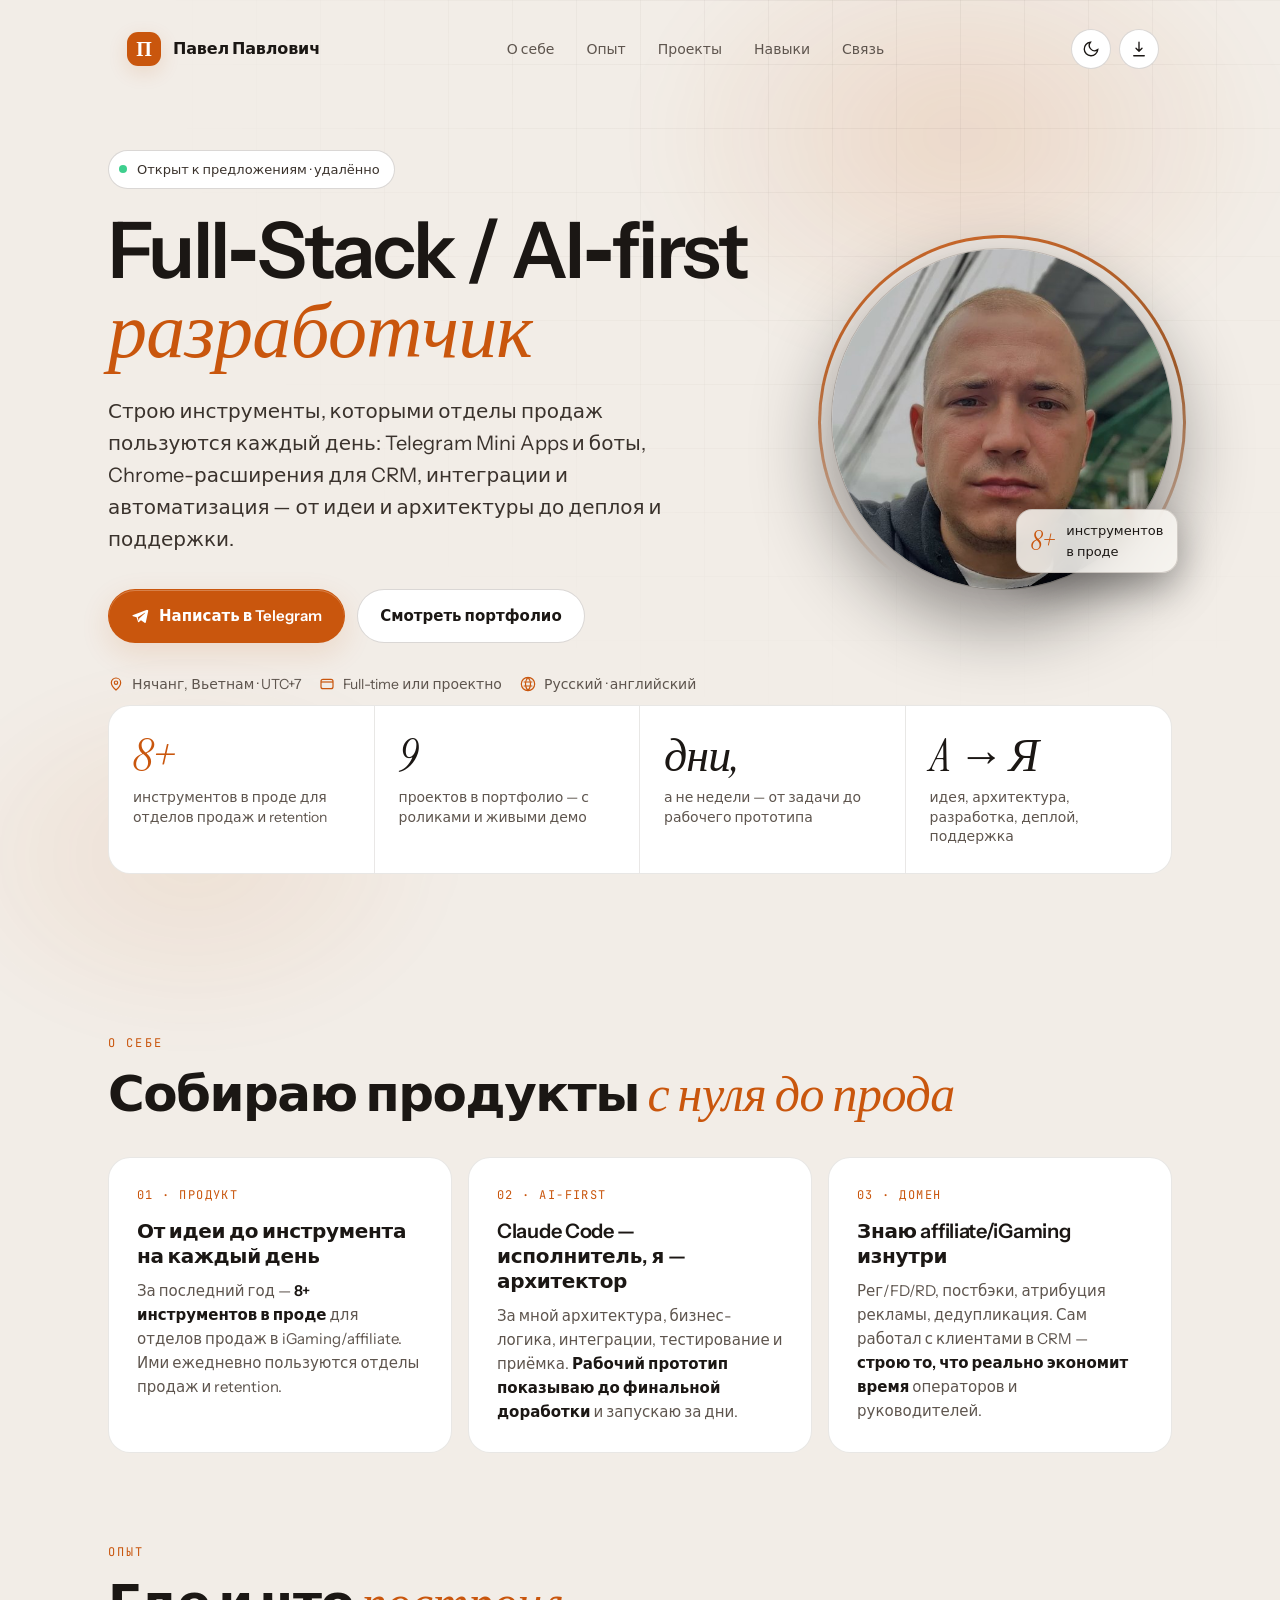
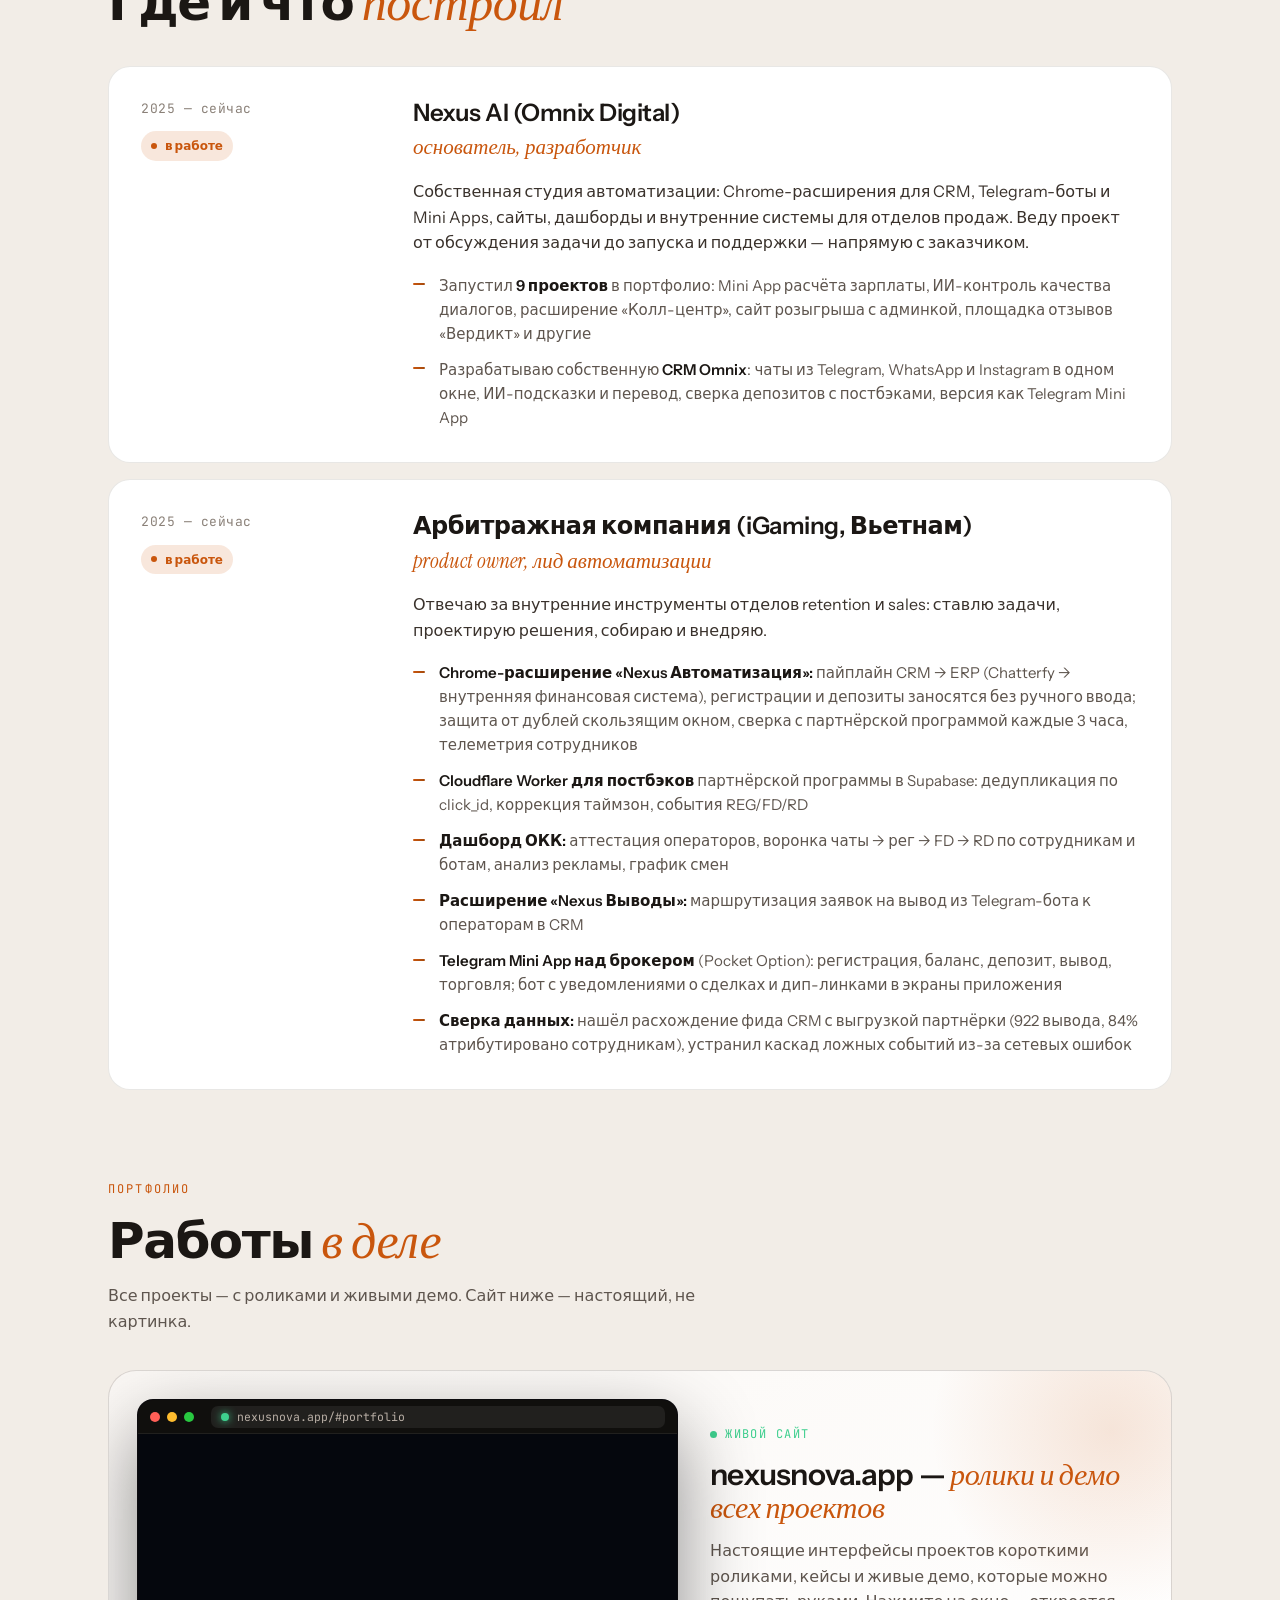
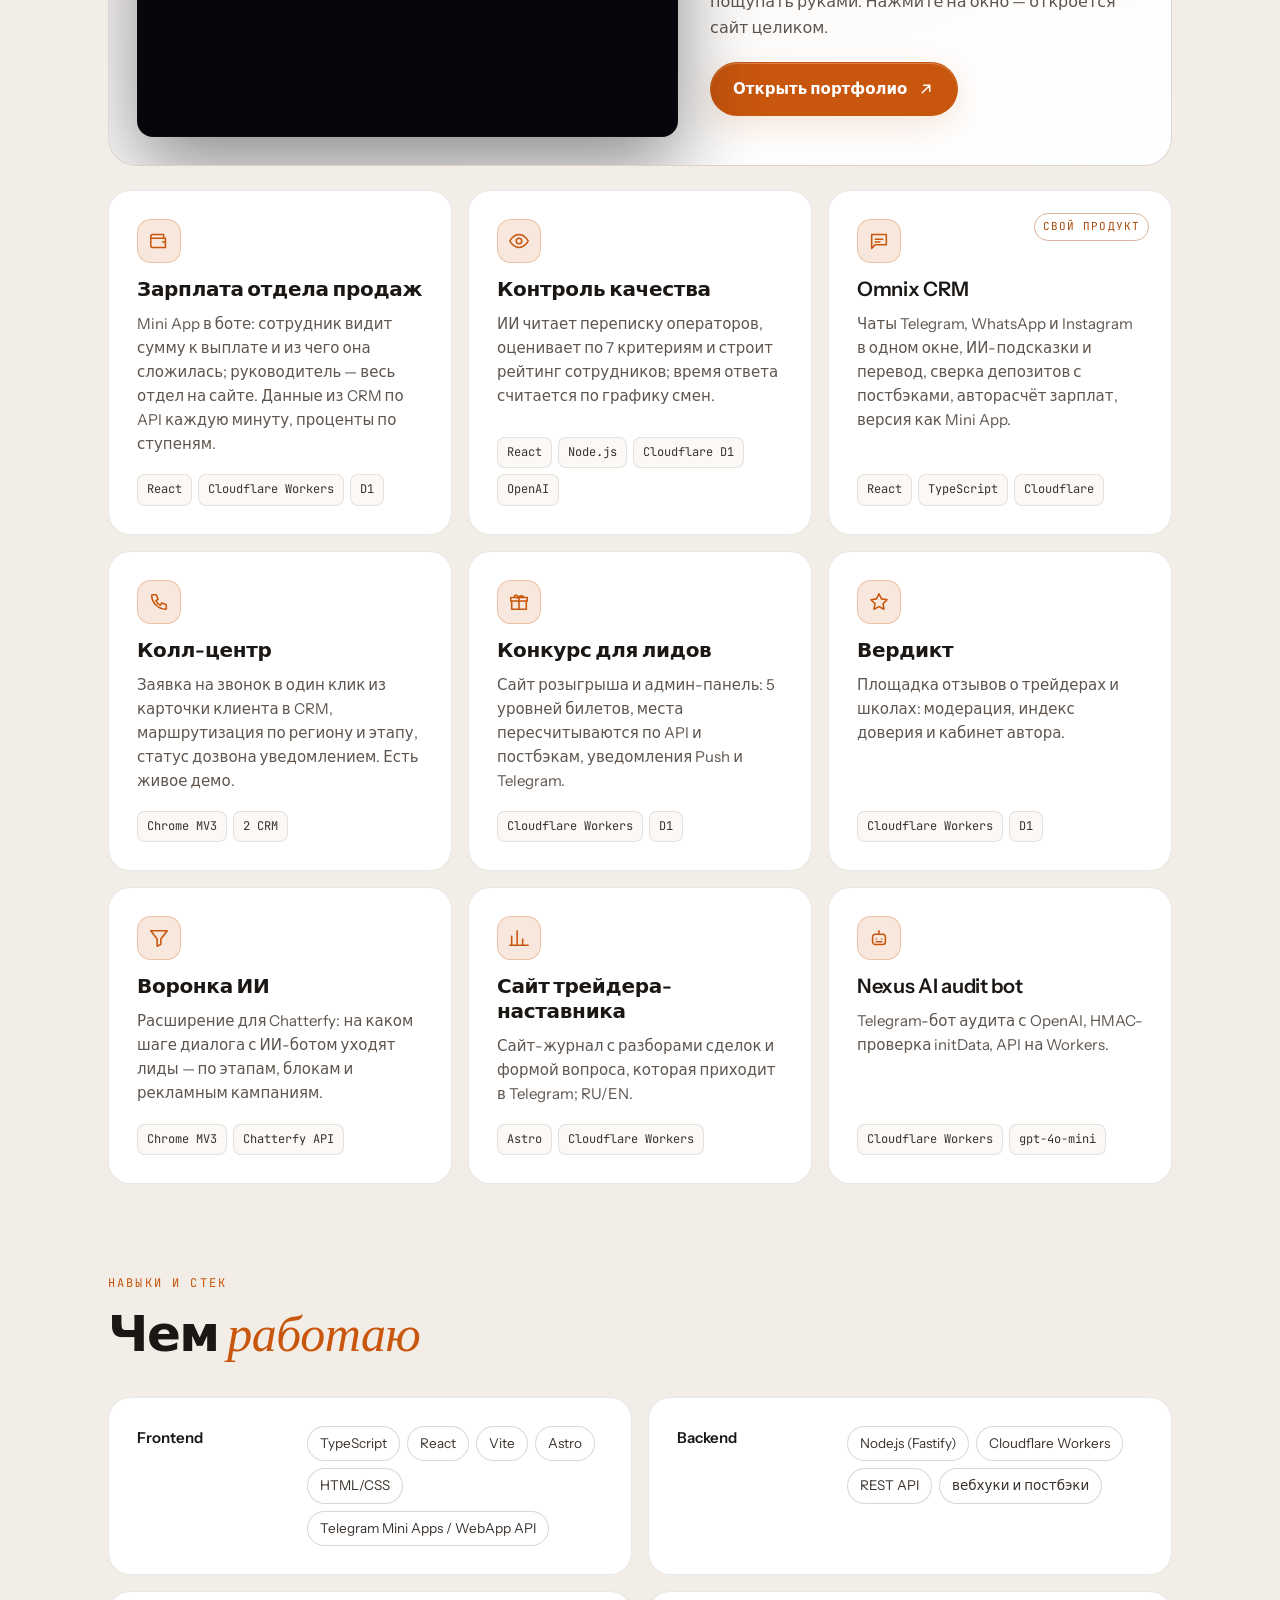
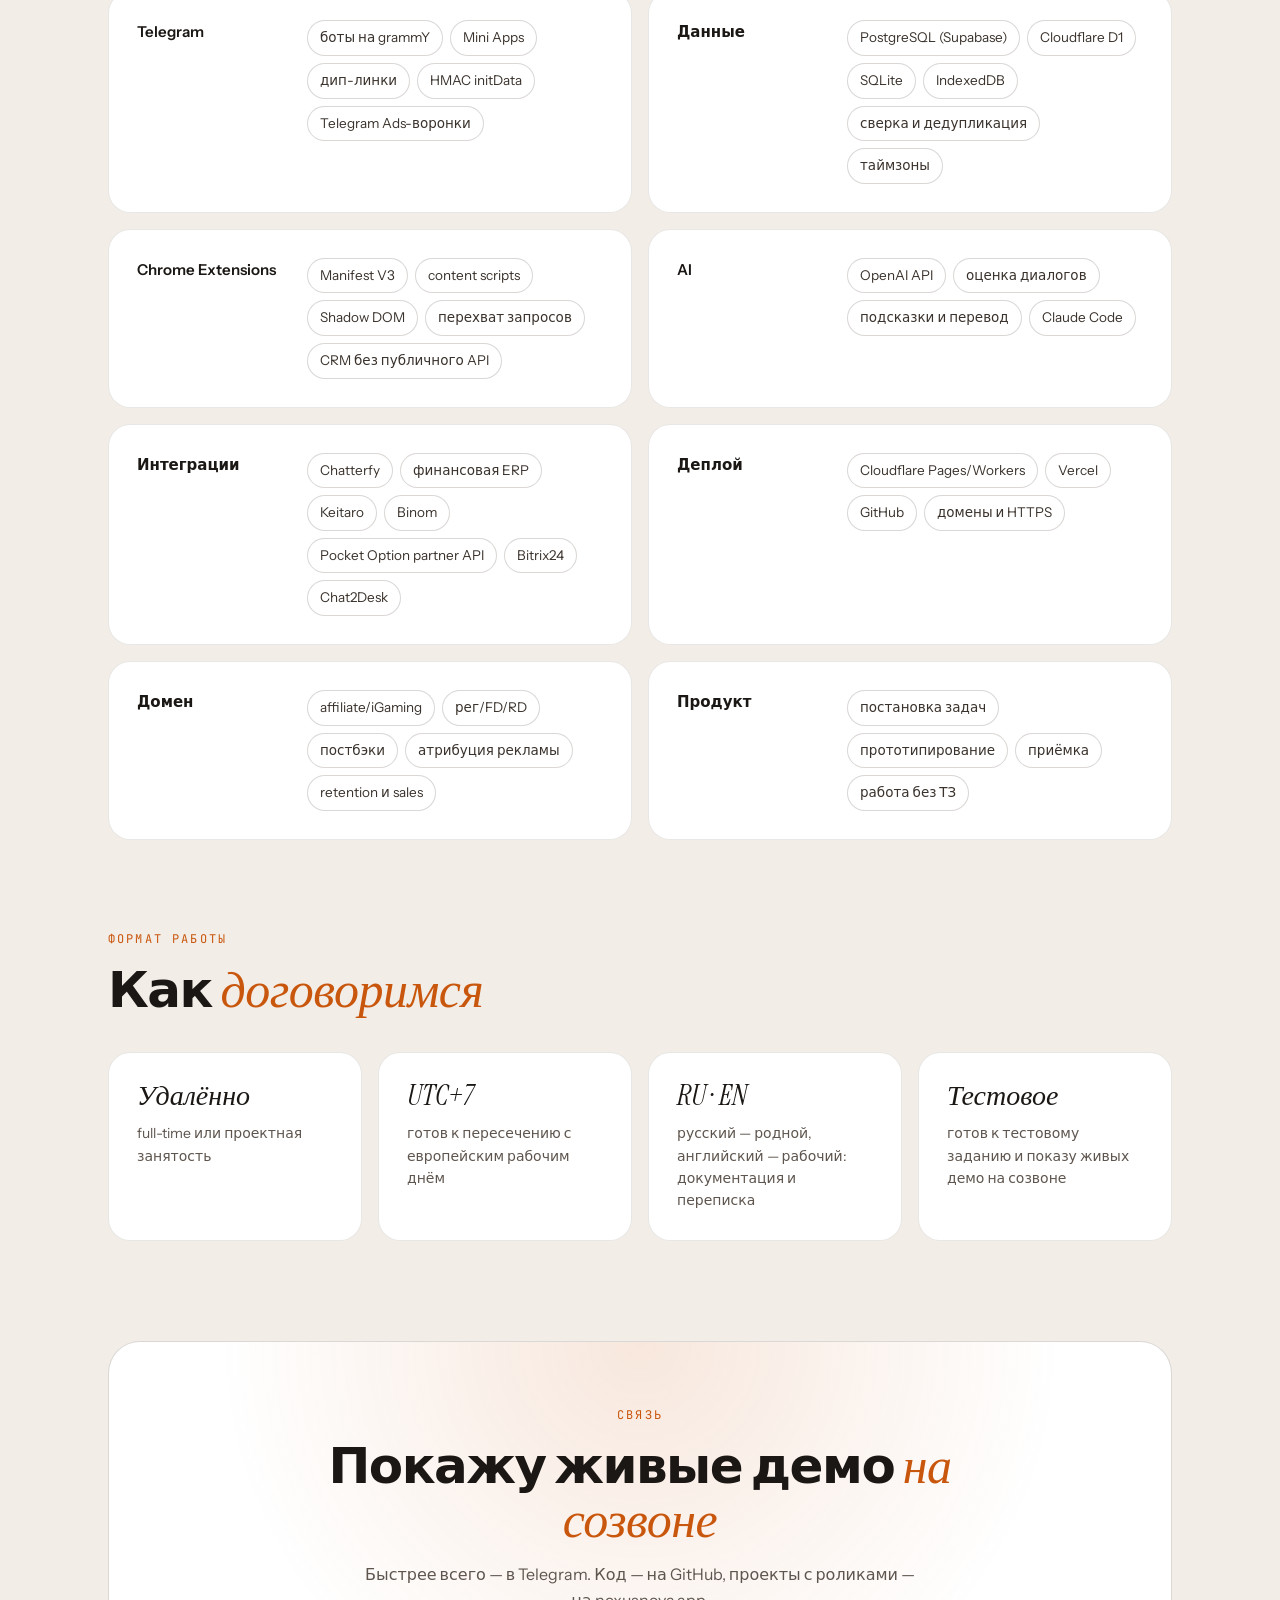
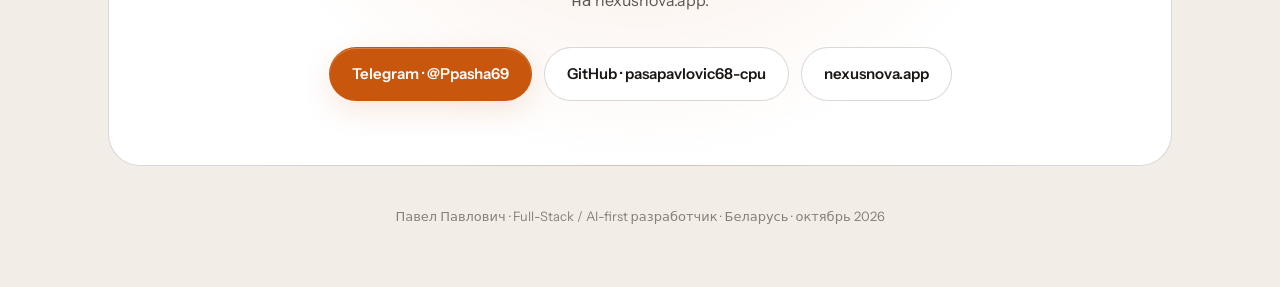
==== cv/index.html @ 6daf6140 "cv: резюме Павла — страница /cv (тёмная тема, живое окно портфолио, PDF)" ====
<!doctype html>
<html lang="ru">
<head>
<meta charset="utf-8">
<meta name="viewport" content="width=device-width, initial-scale=1, viewport-fit=cover">
<title>Павел Павлович — Full-Stack / AI-first разработчик</title>
<meta name="description" content="Full-Stack / AI-first разработчик: Telegram Mini Apps и боты, Chrome-расширения для CRM, интеграции и автоматизация отделов продаж.">
<meta property="og:title" content="Павел Павлович — Full-Stack / AI-first разработчик">
<meta property="og:description" content="Telegram Mini Apps, Chrome-расширения для CRM, интеграции и автоматизация отделов продаж. 8+ инструментов в проде.">
<link rel="preconnect" href="https://fonts.googleapis.com">
<link rel="preconnect" href="https://fonts.gstatic.com" crossorigin>
<link rel="stylesheet" href="https://fonts.googleapis.com/css2?family=Instrument+Sans:wght@400;500;600;700&family=Instrument+Serif:ital@0;1&family=JetBrains+Mono:wght@400;500&display=swap">
<style>
:root{
  --bg:#12100E;--bg2:#181512;--bg3:#1F1B17;
  --tx:#F4EFEA;--tx1:#E1D9D2;--tx2:#B9AFA6;--tx3:#857B73;
  --or:#E26612;--or2:#F2853A;--gold:#F6B46A;
  --ln:rgba(255,236,220,.09);--ln2:rgba(255,236,220,.16);--card:rgba(255,240,228,.035);--card2:rgba(255,240,228,.06);
  --glow:rgba(226,102,18,.22);
  --ff:'Instrument Sans',system-ui,-apple-system,'Segoe UI',sans-serif;
  --fs:'Instrument Serif',Georgia,serif;
  --fm:'JetBrains Mono',ui-monospace,monospace;
  --r:22px;
}
@media (prefers-color-scheme: light){
  :root:not([data-theme="dark"]){
    --bg:#F2EDE7;--bg2:#FAF7F3;--bg3:#EDE6DE;
    --tx:#1B1714;--tx1:#3A322C;--tx2:#5E554E;--tx3:#8A8078;
    --ln:rgba(52,36,24,.11);--ln2:rgba(52,36,24,.18);--card:#FFFFFF;--card2:#FBF8F5;
    --or:#C9560D;--or2:#C9560D;--gold:#A54A0C;--glow:rgba(201,86,13,.14);
  }
}
:root[data-theme="light"]{
  --bg:#F2EDE7;--bg2:#FAF7F3;--bg3:#EDE6DE;
  --tx:#1B1714;--tx1:#3A322C;--tx2:#5E554E;--tx3:#8A8078;
  --ln:rgba(52,36,24,.11);--ln2:rgba(52,36,24,.18);--card:#FFFFFF;--card2:#FBF8F5;
  --or:#C9560D;--or2:#C9560D;--gold:#A54A0C;--glow:rgba(201,86,13,.14);
}
:root[data-theme="dark"]{
  --bg:#12100E;--bg2:#181512;--bg3:#1F1B17;
  --tx:#F4EFEA;--tx1:#E1D9D2;--tx2:#B9AFA6;--tx3:#857B73;
  --ln:rgba(255,236,220,.09);--ln2:rgba(255,236,220,.16);--card:rgba(255,240,228,.035);--card2:rgba(255,240,228,.06);
  --or:#E26612;--or2:#F2853A;--gold:#F6B46A;--glow:rgba(226,102,18,.22);
}
*{box-sizing:border-box}
html{scroll-behavior:smooth;-webkit-text-size-adjust:100%}
body{margin:0;background:var(--bg);color:var(--tx);font-family:var(--ff);font-size:16px;line-height:1.6;-webkit-font-smoothing:antialiased;overflow-x:hidden;transition:background .5s,color .5s}
a{color:inherit;text-decoration:none}
::selection{background:var(--or);color:#fff}
.serif{font-family:var(--fs);font-style:italic;font-weight:400;letter-spacing:-.01em}
.wrap{max-width:1120px;margin:0 auto;padding:0 28px}

/* фоновое свечение и сетка */
.aura{position:fixed;inset:-20vh -10vw auto auto;width:70vw;height:70vh;background:radial-gradient(closest-side,var(--glow),transparent 70%);filter:blur(30px);pointer-events:none;z-index:0;animation:drift 18s ease-in-out infinite alternate}
.aura.b{inset:auto auto -25vh -15vw;width:60vw;height:60vh;opacity:.6;animation-duration:24s}
@keyframes drift{to{transform:translate3d(-6vw,6vh,0) scale(1.08)}}
.grid{position:fixed;inset:0;pointer-events:none;z-index:0;background-image:linear-gradient(var(--ln) 1px,transparent 1px),linear-gradient(90deg,var(--ln) 1px,transparent 1px);background-size:64px 64px;mask-image:radial-gradient(ellipse at 70% 0%,#000 0%,transparent 60%);opacity:.5}
main,header,footer{position:relative;z-index:1}

/* шапка: крупная и прозрачная, при прокрутке — стеклянная плашка */
.top{position:fixed;top:0;left:0;right:0;z-index:20;padding:18px 0;transition:padding .45s cubic-bezier(.2,.8,.2,1)}
.top .bar{display:flex;align-items:center;justify-content:space-between;gap:16px;padding:10px 12px 10px 18px;border-radius:999px;border:1px solid transparent;transition:background .45s,border-color .45s,backdrop-filter .45s,box-shadow .45s}
.top.s{padding:10px 0}
.top.s .bar{background:color-mix(in srgb,var(--bg) 72%,transparent);border-color:var(--ln);backdrop-filter:blur(18px) saturate(140%);-webkit-backdrop-filter:blur(18px) saturate(140%);box-shadow:0 10px 40px rgba(0,0,0,.25)}
.mark{display:flex;align-items:center;gap:12px;font-weight:600;letter-spacing:-.01em}
.mark i{display:grid;place-items:center;width:34px;height:34px;border-radius:11px;background:linear-gradient(145deg,var(--or2),var(--or));color:#fff;font-style:normal;font-family:var(--fs);font-size:20px;box-shadow:0 6px 20px var(--glow)}
.nav{display:flex;gap:4px}
.nav a{padding:8px 14px;border-radius:999px;font-size:14px;color:var(--tx2);transition:color .25s,background .25s}
.nav a:hover{color:var(--tx);background:var(--card2)}
.tools{display:flex;gap:8px}
.icon-btn{display:grid;place-items:center;width:40px;height:40px;border-radius:999px;border:1px solid var(--ln2);background:var(--card);color:var(--tx);cursor:pointer;transition:transform .25s,background .25s}
.icon-btn:hover{transform:translateY(-1px);background:var(--card2)}
.icon-btn svg{width:18px;height:18px}

/* кнопки */
.btn{display:inline-flex;align-items:center;gap:10px;padding:14px 22px;border-radius:999px;font-weight:600;font-size:15px;border:1px solid var(--ln2);background:var(--card);color:var(--tx);cursor:pointer;transition:transform .3s cubic-bezier(.34,1.56,.64,1),box-shadow .3s,background .3s}
.btn:hover{transform:translateY(-2px)}
.btn.pri{background:linear-gradient(135deg,var(--or2),var(--or));border-color:transparent;color:#fff;box-shadow:0 10px 30px var(--glow),inset 0 1px 0 rgba(255,255,255,.25)}
.btn.pri:hover{box-shadow:0 16px 44px var(--glow),inset 0 1px 0 rgba(255,255,255,.3)}
.btn svg{width:18px;height:18px}

/* первый экран */
.hero{padding:150px 0 70px}
.hero-in{display:grid;grid-template-columns:1fr 340px;gap:56px;align-items:center}
.pill{display:inline-flex;align-items:center;gap:10px;padding:8px 14px 8px 10px;border-radius:999px;border:1px solid var(--ln2);background:var(--card);font-size:13px;color:var(--tx1)}
.pill .dot{width:8px;height:8px;border-radius:50%;background:#3ECF8E;box-shadow:0 0 0 0 rgba(62,207,142,.6);animation:ping 2.2s infinite}
@keyframes ping{70%{box-shadow:0 0 0 9px rgba(62,207,142,0)}100%{box-shadow:0 0 0 0 rgba(62,207,142,0)}}
h1{font-size:clamp(42px,6.4vw,78px);line-height:1.02;letter-spacing:-.035em;margin:22px 0 0;font-weight:600}
h1 .serif{color:var(--or2)}
.lead{font-size:clamp(17px,1.6vw,20px);color:var(--tx1);max-width:620px;margin:24px 0 0}
.cta{display:flex;flex-wrap:wrap;gap:12px;margin-top:34px}
.facts{display:flex;flex-wrap:wrap;gap:8px 18px;margin-top:30px;color:var(--tx2);font-size:14px}
.facts span{display:inline-flex;align-items:center;gap:8px}
.facts svg{width:16px;height:16px;color:var(--or2)}

.photo{position:relative;justify-self:end;width:100%;max-width:340px;aspect-ratio:1}
.photo .ring{position:absolute;inset:-14px;border-radius:50%;background:conic-gradient(from 0deg,var(--or),var(--gold),transparent 40%,transparent 60%,var(--or2),var(--or));animation:spin 9s linear infinite;filter:blur(.3px);opacity:.85}
.photo .ring::after{content:"";position:absolute;inset:3px;border-radius:50%;background:var(--bg)}
@keyframes spin{to{transform:rotate(360deg)}}
.photo img{position:relative;width:100%;height:100%;object-fit:cover;border-radius:50%;box-shadow:0 30px 80px rgba(0,0,0,.45),0 0 0 1px var(--ln2)}
.photo .badge{position:absolute;right:-6px;bottom:24px;display:flex;align-items:center;gap:10px;padding:10px 14px;border-radius:16px;background:color-mix(in srgb,var(--bg2) 86%,transparent);border:1px solid var(--ln2);backdrop-filter:blur(12px);-webkit-backdrop-filter:blur(12px);font-size:13px;box-shadow:0 14px 40px rgba(0,0,0,.35)}
.photo .badge b{font-family:var(--fs);font-style:italic;font-weight:400;font-size:26px;color:var(--or2);line-height:1}

/* полоса цифр */
.stats{display:grid;grid-template-columns:repeat(4,1fr);border:1px solid var(--ln);border-radius:var(--r);background:var(--card);overflow:hidden;margin-top:10px}
.stat{padding:26px 24px;border-right:1px solid var(--ln)}
.stat:last-child{border-right:0}
.stat b{display:block;font-family:var(--fs);font-style:italic;font-weight:400;font-size:46px;line-height:1;color:var(--tx);letter-spacing:-.02em}
.stat b em{color:var(--or2);font-style:inherit}
.stat span{display:block;margin-top:10px;color:var(--tx2);font-size:14px;line-height:1.4}

/* секции */
section{padding:90px 0 0}
.kicker{font-family:var(--fm);font-size:12px;letter-spacing:.18em;text-transform:uppercase;color:var(--or2)}
h2{font-size:clamp(32px,4vw,50px);line-height:1.05;letter-spacing:-.03em;margin:14px 0 0;font-weight:600}
h2 .serif{color:var(--or2)}
.sub{color:var(--tx2);max-width:640px;margin:16px 0 0}

/* о себе */
.about{display:grid;grid-template-columns:repeat(3,1fr);gap:16px;margin-top:36px}
.card{position:relative;padding:28px;border-radius:var(--r);border:1px solid var(--ln);background:var(--card);transition:border-color .35s,transform .35s cubic-bezier(.2,.8,.2,1),background .35s;overflow:hidden}
.card::before{content:"";position:absolute;inset:0;background:radial-gradient(420px circle at var(--mx,50%) var(--my,0%),var(--glow),transparent 45%);opacity:0;transition:opacity .35s;pointer-events:none}
.card:hover{border-color:var(--ln2);transform:translateY(-3px)}
.card:hover::before{opacity:1}
.card .n{font-family:var(--fm);font-size:12px;color:var(--or2);letter-spacing:.12em}
.card h3{font-size:20px;letter-spacing:-.015em;margin:14px 0 10px;font-weight:600;line-height:1.25}
.card p{margin:0;color:var(--tx2);font-size:15px}
.card p b{color:var(--tx);font-weight:600}

/* опыт: линия времени */
.timeline{margin-top:36px;display:grid;gap:16px}
.job{display:grid;grid-template-columns:240px 1fr;gap:32px;padding:32px;border-radius:var(--r);border:1px solid var(--ln);background:var(--card)}
.job .when{font-family:var(--fm);font-size:13px;color:var(--tx3);letter-spacing:.04em}
.job .now{display:inline-flex;align-items:center;gap:8px;margin-top:12px;padding:5px 10px;border-radius:999px;background:color-mix(in srgb,var(--or) 14%,transparent);color:var(--or2);font-size:12px;font-weight:600}
.job .now::before{content:"";width:6px;height:6px;border-radius:50%;background:currentColor}
.job h3{font-size:24px;margin:0;letter-spacing:-.02em;font-weight:600;line-height:1.2}
.job .role{color:var(--or2);font-family:var(--fs);font-style:italic;font-size:21px;margin-top:4px}
.job p{color:var(--tx1);margin:14px 0 0}
.job ul{list-style:none;margin:18px 0 0;padding:0;display:grid;gap:12px}
.job li{position:relative;padding-left:26px;color:var(--tx2);font-size:15px}
.job li::before{content:"";position:absolute;left:0;top:.62em;width:12px;height:2px;border-radius:2px;background:linear-gradient(90deg,var(--or),var(--gold))}
.job li b{color:var(--tx);font-weight:600}

/* портфолио: живое окно сайта */
.live{display:grid;grid-template-columns:1.25fr 1fr;gap:32px;align-items:center;margin-top:36px;padding:28px;border-radius:calc(var(--r) + 6px);border:1px solid var(--ln2);background:linear-gradient(160deg,var(--card2),var(--card));position:relative;overflow:hidden}
.live::after{content:"";position:absolute;right:-120px;top:-120px;width:360px;height:360px;border-radius:50%;background:radial-gradient(closest-side,var(--glow),transparent);pointer-events:none}
.browser{position:relative;border-radius:16px;overflow:hidden;border:1px solid var(--ln2);background:#05070d;box-shadow:0 30px 80px rgba(0,0,0,.45);aspect-ratio:16/10;display:block}
.browser .chrome{position:absolute;inset:0 0 auto 0;height:34px;display:flex;align-items:center;gap:7px;padding:0 12px;background:rgba(18,16,14,.92);border-bottom:1px solid rgba(255,255,255,.07);z-index:2}
.browser .chrome i{width:10px;height:10px;border-radius:50%;background:#FF5F57}
.browser .chrome i:nth-child(2){background:#FEBC2E}.browser .chrome i:nth-child(3){background:#28C840}
.browser .chrome span{margin-left:10px;flex:1;height:22px;border-radius:7px;background:rgba(255,255,255,.07);color:#B9AFA6;font-size:11.5px;display:flex;align-items:center;padding:0 10px;font-family:var(--fm);overflow:hidden;white-space:nowrap}
.browser .chrome span::before{content:"";width:8px;height:8px;border-radius:50%;background:#3ECF8E;margin-right:8px;flex:none;box-shadow:0 0 8px #3ECF8E}
.browser .view{position:absolute;inset:34px 0 0 0;overflow:hidden}
.browser iframe{position:absolute;top:0;left:0;width:1280px;height:800px;border:0;transform-origin:0 0;pointer-events:none;background:#05070d}
.browser img{position:absolute;inset:0;width:100%;height:100%;object-fit:cover;object-position:top}
.browser .shot{z-index:0}
.browser iframe{z-index:1;opacity:0;transition:opacity .6s}
.browser.ok iframe{opacity:1}
.browser .open{position:absolute;inset:34px 0 0 0;z-index:3;display:grid;place-items:center;background:rgba(10,8,6,0);transition:background .35s}
.browser .open em{opacity:0;transform:translateY(8px);transition:opacity .35s,transform .35s;padding:10px 16px;border-radius:999px;background:linear-gradient(135deg,var(--or2),var(--or));color:#fff;font-style:normal;font-weight:600;font-size:14px;box-shadow:0 10px 30px var(--glow)}
.browser:hover .open{background:rgba(10,8,6,.35)}
.browser:hover .open em{opacity:1;transform:none}
.live h3{font-size:30px;letter-spacing:-.025em;margin:12px 0 0;line-height:1.1;font-weight:600}
.live h3 .serif{color:var(--or2)}
.live p{color:var(--tx2);margin:14px 0 22px}
.live .tag{display:inline-flex;align-items:center;gap:8px;font-size:12px;font-family:var(--fm);letter-spacing:.12em;text-transform:uppercase;color:#3ECF8E}
.live .tag::before{content:"";width:7px;height:7px;border-radius:50%;background:#3ECF8E;animation:ping 2.2s infinite}

/* проекты */
.projects{display:grid;grid-template-columns:repeat(3,1fr);gap:16px;margin-top:24px}
.proj{display:flex;flex-direction:column}
.proj .ico{width:44px;height:44px;border-radius:14px;display:grid;place-items:center;background:color-mix(in srgb,var(--or) 14%,transparent);color:var(--or2);border:1px solid color-mix(in srgb,var(--or) 26%,transparent)}
.proj .ico svg{width:22px;height:22px}
.proj .own{position:absolute;top:22px;right:22px;font-size:11px;font-family:var(--fm);letter-spacing:.1em;text-transform:uppercase;color:var(--gold);border:1px solid color-mix(in srgb,var(--gold) 40%,transparent);padding:4px 8px;border-radius:999px}
.proj p{flex:1}
.stack{display:flex;flex-wrap:wrap;gap:6px;margin-top:18px}
.stack span{font-size:12px;font-family:var(--fm);color:var(--tx1);padding:5px 9px;border-radius:8px;background:var(--card2);border:1px solid var(--ln)}

/* навыки */
.skills{display:grid;grid-template-columns:repeat(2,1fr);gap:16px;margin-top:36px}
.skill{display:grid;grid-template-columns:150px 1fr;gap:20px;align-items:start}
.skill h4{margin:0;font-size:15px;font-weight:600;color:var(--tx)}
.chips{display:flex;flex-wrap:wrap;gap:7px}
.chips span{font-size:13.5px;padding:6px 12px;border-radius:999px;border:1px solid var(--ln2);background:var(--card);color:var(--tx1);transition:border-color .25s,color .25s}
.chips span:hover{border-color:var(--or2);color:var(--tx)}

/* формат работы */
.format{display:grid;grid-template-columns:repeat(4,1fr);gap:16px;margin-top:36px}
.format .card b{display:block;font-family:var(--fs);font-style:italic;font-weight:400;font-size:28px;line-height:1.1;color:var(--tx)}
.format .card span{display:block;color:var(--tx2);font-size:14px;margin-top:10px}

/* финал */
.final{margin:100px 0 0;padding:64px 48px;border-radius:32px;text-align:center;border:1px solid var(--ln2);background:radial-gradient(600px circle at 50% 0%,var(--glow),transparent 70%),var(--card);position:relative;overflow:hidden}
.final h2{max-width:760px;margin:14px auto 0}
.final p{color:var(--tx2);max-width:560px;margin:16px auto 0}
.final .cta{justify-content:center}
footer{padding:40px 0 60px;color:var(--tx3);font-size:13px;text-align:center}

/* появление при прокрутке */
.rv{opacity:0;transform:translateY(26px);transition:opacity .9s cubic-bezier(.2,.8,.2,1),transform .9s cubic-bezier(.2,.8,.2,1)}
.rv.in{opacity:1;transform:none}
.rv.d1{transition-delay:.08s}.rv.d2{transition-delay:.16s}.rv.d3{transition-delay:.24s}
@media (prefers-reduced-motion: reduce){
  *,*::before,*::after{animation:none!important;transition:none!important}
  .rv{opacity:1;transform:none}
}

/* телефон и планшет */
@media (max-width:960px){
  .nav{display:none}
  .hero-in{grid-template-columns:1fr;gap:40px}
  .photo{justify-self:start;max-width:240px;order:-1}
  .stats{grid-template-columns:repeat(2,1fr)}
  .stat:nth-child(2){border-right:0}
  .stat:nth-child(-n+2){border-bottom:1px solid var(--ln)}
  .about,.projects{grid-template-columns:1fr 1fr}
  .job{grid-template-columns:1fr;gap:16px}
  .live{grid-template-columns:1fr}
  .skills{grid-template-columns:1fr}
  .format{grid-template-columns:1fr 1fr}
}
@media (max-width:620px){
  .wrap{padding:0 16px}
  .hero{padding:120px 0 50px}
  .about,.projects,.format{grid-template-columns:1fr}
  .skill{grid-template-columns:1fr;gap:10px}
  .card,.job{padding:22px}
  .live{padding:18px}
  .final{padding:44px 20px;border-radius:24px}
  .stat{padding:20px 18px}.stat b{font-size:38px}
  .btn{padding:13px 18px}
  .photo .badge{right:-10px}
}

/* печать / PDF: без анимаций, живое окно заменяется снимком */
@media print{
  @page{size:A4;margin:12mm}
  :root{--bg:#fff;--bg2:#fff;--tx:#1B1714;--tx1:#2c2520;--tx2:#4c443e;--tx3:#7a716a;--ln:#e6ddd4;--ln2:#d8ccc1;--card:#fff;--card2:#faf6f2;--or:#C9560D;--or2:#C9560D;--gold:#A54A0C;--glow:transparent}
  body{font-size:11.5pt}
  .aura,.grid,.top,.tools,.cta .btn:not(.pri),.photo .ring,.browser .open,.browser iframe{display:none!important}
  .rv{opacity:1!important;transform:none!important}
  .hero{padding:0 0 20px}
  section{padding:26px 0 0;break-inside:avoid-page}
  .card,.job,.live,.stats,.final{break-inside:avoid;box-shadow:none}
  .final{margin-top:30px}
  a[href^="http"]::after{content:" — " attr(href);font-size:9pt;color:var(--tx3)}
  .btn::after,.mark::after{content:none!important}
}
</style>
</head>
<body>
<div class="aura" aria-hidden="true"></div><div class="aura b" aria-hidden="true"></div><div class="grid" aria-hidden="true"></div>

<header class="top" id="top">
  <div class="wrap">
    <div class="bar">
      <a class="mark" href="#hero"><i>П</i><span>Павел Павлович</span></a>
      <nav class="nav" aria-label="Разделы">
        <a href="#about">О себе</a><a href="#exp">Опыт</a><a href="#work">Проекты</a><a href="#skills">Навыки</a><a href="#contact">Связь</a>
      </nav>
      <div class="tools">
        <button class="icon-btn" id="theme" type="button" aria-label="Светлая или тёмная тема">
          <svg viewBox="0 0 24 24" fill="none" stroke="currentColor" stroke-width="1.8" stroke-linecap="round"><path d="M21 12.8A9 9 0 1 1 11.2 3a7 7 0 0 0 9.8 9.8Z"/></svg>
        </button>
        <button class="icon-btn" id="pdf" type="button" aria-label="Сохранить в PDF">
          <svg viewBox="0 0 24 24" fill="none" stroke="currentColor" stroke-width="1.8" stroke-linecap="round" stroke-linejoin="round"><path d="M12 3v12m0 0-4-4m4 4 4-4M5 21h14"/></svg>
        </button>
      </div>
    </div>
  </div>
</header>

<main>
  <div class="wrap">
    <section class="hero" id="hero" style="padding-top:150px">
      <div class="hero-in">
        <div>
          <span class="pill rv"><span class="dot"></span>Открыт к предложениям · удалённо</span>
          <h1 class="rv d1">Full‑Stack / AI‑first <span class="serif">разработчик</span></h1>
          <p class="lead rv d2">Строю инструменты, которыми отделы продаж пользуются каждый день: Telegram Mini Apps и боты, Chrome-расширения для CRM, интеграции и автоматизация — от идеи и архитектуры до деплоя и поддержки.</p>
          <div class="cta rv d3">
            <a class="btn pri" href="https://t.me/Ppasha69" target="_blank" rel="noopener">
              <svg viewBox="0 0 24 24" fill="currentColor"><path d="M21.4 3.6 2.9 10.7c-1.3.5-1.3 1.2-.2 1.6l4.7 1.5 1.8 5.6c.2.6.1.9.8.9.5 0 .7-.2 1-.5l2.3-2.2 4.8 3.5c.9.5 1.5.2 1.7-.8l3.1-14.6c.3-1.3-.5-1.9-1.5-1.5ZM9 13.6l9.4-5.9c.4-.3.9-.1.5.3l-8 7.3-.3 3.4-1.6-5.1Z"/></svg>
              Написать в Telegram
            </a>
            <a class="btn" href="#live">Смотреть портфолио</a>
          </div>
          <div class="facts rv d3">
            <span><svg viewBox="0 0 24 24" fill="none" stroke="currentColor" stroke-width="1.8"><path d="M12 21s-7-6.2-7-11a7 7 0 0 1 14 0c0 4.8-7 11-7 11Z"/><circle cx="12" cy="10" r="2.5"/></svg>Нячанг, Вьетнам · UTC+7</span>
            <span><svg viewBox="0 0 24 24" fill="none" stroke="currentColor" stroke-width="1.8"><rect x="3" y="5" width="18" height="14" rx="3"/><path d="M3 9h18"/></svg>Full-time или проектно</span>
            <span><svg viewBox="0 0 24 24" fill="none" stroke="currentColor" stroke-width="1.8"><path d="M12 2a10 10 0 1 0 0 20 10 10 0 0 0 0-20Zm-6.5 7h13M5.5 15h13M12 2c2.5 2.7 3.8 6 3.8 10s-1.3 7.3-3.8 10c-2.5-2.7-3.8-6-3.8-10S9.5 4.7 12 2Z"/></svg>Русский · английский</span>
          </div>
        </div>
        <div class="photo rv d2">
          <div class="ring" aria-hidden="true"></div>
          <img src="[data-uri]" alt="Павел Павлович" width="560" height="560">
          <div class="badge"><b>8+</b><span>инструментов<br>в проде</span></div>
        </div>
      </div>

      <div class="stats rv">
        <div class="stat"><b><em>8+</em></b><span>инструментов в проде для отделов продаж и retention</span></div>
        <div class="stat"><b>9</b><span>проектов в портфолио — с роликами и живыми демо</span></div>
        <div class="stat"><b>дни,</b><span>а не недели — от задачи до рабочего прототипа</span></div>
        <div class="stat"><b>A → Я</b><span>идея, архитектура, разработка, деплой, поддержка</span></div>
      </div>
    </section>

    <section id="about">
      <div class="kicker rv">О себе</div>
      <h2 class="rv d1">Собираю продукты <span class="serif">с нуля до прода</span></h2>
      <div class="about">
        <div class="card rv">
          <div class="n">01 · ПРОДУКТ</div>
          <h3>От идеи до инструмента на каждый день</h3>
          <p>За последний год — <b>8+ инструментов в проде</b> для отделов продаж в iGaming/affiliate. Ими ежедневно пользуются отделы продаж и retention.</p>
        </div>
        <div class="card rv d1">
          <div class="n">02 · AI-FIRST</div>
          <h3>Claude Code — исполнитель, я — архитектор</h3>
          <p>За мной архитектура, бизнес-логика, интеграции, тестирование и приёмка. <b>Рабочий прототип показываю до финальной доработки</b> и запускаю за дни.</p>
        </div>
        <div class="card rv d2">
          <div class="n">03 · ДОМЕН</div>
          <h3>Знаю affiliate/iGaming изнутри</h3>
          <p>Рег/FD/RD, постбэки, атрибуция рекламы, дедупликация. Сам работал с клиентами в CRM — <b>строю то, что реально экономит время</b> операторов и руководителей.</p>
        </div>
      </div>
    </section>

    <section id="exp">
      <div class="kicker rv">Опыт</div>
      <h2 class="rv d1">Где и что <span class="serif">построил</span></h2>
      <div class="timeline">
        <article class="job rv">
          <div>
            <div class="when">2025 — сейчас</div>
            <div class="now">в работе</div>
          </div>
          <div>
            <h3>Nexus AI (Omnix Digital)</h3>
            <div class="role">основатель, разработчик</div>
            <p>Собственная студия автоматизации: Chrome-расширения для CRM, Telegram-боты и Mini Apps, сайты, дашборды и внутренние системы для отделов продаж. Веду проект от обсуждения задачи до запуска и поддержки — напрямую с заказчиком.</p>
            <ul>
              <li>Запустил <b>9 проектов</b> в портфолио: Mini App расчёта зарплаты, ИИ-контроль качества диалогов, расширение «Колл-центр», сайт розыгрыша с админкой, площадка отзывов «Вердикт» и другие</li>
              <li>Разрабатываю собственную <b>CRM Omnix</b>: чаты из Telegram, WhatsApp и Instagram в одном окне, ИИ-подсказки и перевод, сверка депозитов с постбэками, версия как Telegram Mini App</li>
            </ul>
          </div>
        </article>
        <article class="job rv">
          <div>
            <div class="when">2025 — сейчас</div>
            <div class="now">в работе</div>
          </div>
          <div>
            <h3>Арбитражная компания (iGaming, Вьетнам)</h3>
            <div class="role">product owner, лид автоматизации</div>
            <p>Отвечаю за внутренние инструменты отделов retention и sales: ставлю задачи, проектирую решения, собираю и внедряю.</p>
            <ul>
              <li><b>Chrome-расширение «Nexus Автоматизация»:</b> пайплайн CRM → ERP (Chatterfy → внутренняя финансовая система), регистрации и депозиты заносятся без ручного ввода; защита от дублей скользящим окном, сверка с партнёрской программой каждые 3 часа, телеметрия сотрудников</li>
              <li><b>Cloudflare Worker для постбэков</b> партнёрской программы в Supabase: дедупликация по click_id, коррекция таймзон, события REG/FD/RD</li>
              <li><b>Дашборд ОКК:</b> аттестация операторов, воронка чаты → рег → FD → RD по сотрудникам и ботам, анализ рекламы, график смен</li>
              <li><b>Расширение «Nexus Выводы»:</b> маршрутизация заявок на вывод из Telegram-бота к операторам в CRM</li>
              <li><b>Telegram Mini App над брокером</b> (Pocket Option): регистрация, баланс, депозит, вывод, торговля; бот с уведомлениями о сделках и дип-линками в экраны приложения</li>
              <li><b>Сверка данных:</b> нашёл расхождение фида CRM с выгрузкой партнёрки (922 вывода, 84% атрибутировано сотрудникам), устранил каскад ложных событий из-за сетевых ошибок</li>
            </ul>
          </div>
        </article>
      </div>
    </section>

    <section id="work">
      <div class="kicker rv">Портфолио</div>
      <h2 class="rv d1">Работы <span class="serif">в деле</span></h2>
      <p class="sub rv d2">Все проекты — с роликами и живыми демо. Сайт ниже — настоящий, не картинка.</p>

      <div class="live rv" id="live">
        <a class="browser" id="browser" href="https://nexusnova.app/#portfolio" target="_blank" rel="noopener" aria-label="Открыть портфолио nexusnova.app">
          <div class="chrome"><i></i><i></i><i></i><span>nexusnova.app/#portfolio</span></div>
          <div class="view">
            <img class="shot" src="[data-uri]" alt="Сайт Nexus AI — портфолио">
            <iframe id="frame" src="https://nexusnova.app/#portfolio" title="Портфолио Nexus AI — живая страница" loading="lazy" tabindex="-1" aria-hidden="true"></iframe>
          </div>
          <div class="open"><em>Открыть сайт ↗</em></div>
        </a>
        <div>
          <span class="tag">живой сайт</span>
          <h3>nexusnova.app — <span class="serif">ролики и демо всех проектов</span></h3>
          <p>Настоящие интерфейсы проектов короткими роликами, кейсы и живые демо, которые можно пощупать руками. Нажмите на окно — откроется сайт целиком.</p>
          <a class="btn pri" href="https://nexusnova.app/#portfolio" target="_blank" rel="noopener">Открыть портфолио
            <svg viewBox="0 0 24 24" fill="none" stroke="currentColor" stroke-width="2" stroke-linecap="round" stroke-linejoin="round"><path d="M7 17 17 7M9 7h8v8"/></svg></a>
        </div>
      </div>

      <div class="projects">
        <article class="card proj rv ">
          <div class="ico"><svg viewBox="0 0 24 24" fill="none" stroke="currentColor" stroke-width="1.7" stroke-linecap="round" stroke-linejoin="round"><path d="M3 7a2 2 0 0 1 2-2h12v4M3 7v10a2 2 0 0 0 2 2h14V9H5a2 2 0 0 1-2-2Zm13 6h2"/></svg></div>
          <h3>Зарплата отдела продаж</h3><p>Mini App в боте: сотрудник видит сумму к выплате и из чего она сложилась; руководитель — весь отдел на сайте. Данные из CRM по API каждую минуту, проценты по ступеням.</p>
          <div class="stack"><span>React</span><span>Cloudflare Workers</span><span>D1</span></div></article>
<article class="card proj rv d1">
          <div class="ico"><svg viewBox="0 0 24 24" fill="none" stroke="currentColor" stroke-width="1.7" stroke-linecap="round" stroke-linejoin="round"><path d="M2 12s3.6-7 10-7 10 7 10 7-3.6 7-10 7S2 12 2 12Z"/><circle cx="12" cy="12" r="3"/></svg></div>
          <h3>Контроль качества</h3><p>ИИ читает переписку операторов, оценивает по 7 критериям и строит рейтинг сотрудников; время ответа считается по графику смен.</p>
          <div class="stack"><span>React</span><span>Node.js</span><span>Cloudflare D1</span><span>OpenAI</span></div></article>
<article class="card proj rv d2"><span class="own">свой продукт</span>
          <div class="ico"><svg viewBox="0 0 24 24" fill="none" stroke="currentColor" stroke-width="1.7" stroke-linecap="round" stroke-linejoin="round"><path d="M4 5h16v11H8l-4 4V5Z"/><path d="M8 10h8M8 13h5"/></svg></div>
          <h3>Omnix CRM</h3><p>Чаты Telegram, WhatsApp и Instagram в одном окне, ИИ-подсказки и перевод, сверка депозитов с постбэками, авторасчёт зарплат, версия как Mini App.</p>
          <div class="stack"><span>React</span><span>TypeScript</span><span>Cloudflare</span></div></article>
<article class="card proj rv ">
          <div class="ico"><svg viewBox="0 0 24 24" fill="none" stroke="currentColor" stroke-width="1.7" stroke-linecap="round" stroke-linejoin="round"><path d="M5 4h4l2 5-2.5 1.5a11 11 0 0 0 5 5L15 13l5 2v4a1 1 0 0 1-1 1A16 16 0 0 1 4 5a1 1 0 0 1 1-1Z"/></svg></div>
          <h3>Колл-центр</h3><p>Заявка на звонок в один клик из карточки клиента в CRM, маршрутизация по региону и этапу, статус дозвона уведомлением. Есть живое демо.</p>
          <div class="stack"><span>Chrome MV3</span><span>2 CRM</span></div></article>
<article class="card proj rv d1">
          <div class="ico"><svg viewBox="0 0 24 24" fill="none" stroke="currentColor" stroke-width="1.7" stroke-linecap="round" stroke-linejoin="round"><path d="M4 11h16v9H4zM3 7h18v4H3zM12 7v13M12 7c-1.5-3-5-3-5-1s5 1 5 1 5-1 5-1-3.5-2-5 1Z"/></svg></div>
          <h3>Конкурс для лидов</h3><p>Сайт розыгрыша и админ-панель: 5 уровней билетов, места пересчитываются по API и постбэкам, уведомления Push и Telegram.</p>
          <div class="stack"><span>Cloudflare Workers</span><span>D1</span></div></article>
<article class="card proj rv d2">
          <div class="ico"><svg viewBox="0 0 24 24" fill="none" stroke="currentColor" stroke-width="1.7" stroke-linecap="round" stroke-linejoin="round"><path d="m12 3 2.7 5.6 6.1.9-4.4 4.3 1 6.1L12 17l-5.4 2.9 1-6.1-4.4-4.3 6.1-.9L12 3Z"/></svg></div>
          <h3>Вердикт</h3><p>Площадка отзывов о трейдерах и школах: модерация, индекс доверия и кабинет автора.</p>
          <div class="stack"><span>Cloudflare Workers</span><span>D1</span></div></article>
<article class="card proj rv ">
          <div class="ico"><svg viewBox="0 0 24 24" fill="none" stroke="currentColor" stroke-width="1.7" stroke-linecap="round" stroke-linejoin="round"><path d="M3 4h18l-7 9v6l-4 2v-8L3 4Z"/></svg></div>
          <h3>Воронка ИИ</h3><p>Расширение для Chatterfy: на каком шаге диалога с ИИ-ботом уходят лиды — по этапам, блокам и рекламным кампаниям.</p>
          <div class="stack"><span>Chrome MV3</span><span>Chatterfy API</span></div></article>
<article class="card proj rv d1">
          <div class="ico"><svg viewBox="0 0 24 24" fill="none" stroke="currentColor" stroke-width="1.7" stroke-linecap="round" stroke-linejoin="round"><path d="M4 20V10M10 20V4M16 20v-7M22 20H2"/></svg></div>
          <h3>Сайт трейдера-наставника</h3><p>Сайт-журнал с разборами сделок и формой вопроса, которая приходит в Telegram; RU/EN.</p>
          <div class="stack"><span>Astro</span><span>Cloudflare Workers</span></div></article>
<article class="card proj rv d2">
          <div class="ico"><svg viewBox="0 0 24 24" fill="none" stroke="currentColor" stroke-width="1.7" stroke-linecap="round" stroke-linejoin="round"><rect x="5" y="8" width="14" height="11" rx="3"/><path d="M12 4v4M9 13h.01M15 13h.01M9 16h6"/></svg></div>
          <h3>Nexus AI audit bot</h3><p>Telegram-бот аудита с OpenAI, HMAC-проверка initData, API на Workers.</p>
          <div class="stack"><span>Cloudflare Workers</span><span>gpt-4o-mini</span></div></article>
      </div>
    </section>

    <section id="skills">
      <div class="kicker rv">Навыки и стек</div>
      <h2 class="rv d1">Чем <span class="serif">работаю</span></h2>
      <div class="skills">
        <div class="card skill rv "><h4>Frontend</h4><div class="chips"><span>TypeScript</span><span>React</span><span>Vite</span><span>Astro</span><span>HTML/CSS</span><span>Telegram Mini Apps / WebApp API</span></div></div>
<div class="card skill rv d1"><h4>Backend</h4><div class="chips"><span>Node.js (Fastify)</span><span>Cloudflare Workers</span><span>REST API</span><span>вебхуки и постбэки</span></div></div>
<div class="card skill rv "><h4>Telegram</h4><div class="chips"><span>боты на grammY</span><span>Mini Apps</span><span>дип-линки</span><span>HMAC initData</span><span>Telegram Ads-воронки</span></div></div>
<div class="card skill rv d1"><h4>Данные</h4><div class="chips"><span>PostgreSQL (Supabase)</span><span>Cloudflare D1</span><span>SQLite</span><span>IndexedDB</span><span>сверка и дедупликация</span><span>таймзоны</span></div></div>
<div class="card skill rv "><h4>Chrome Extensions</h4><div class="chips"><span>Manifest V3</span><span>content scripts</span><span>Shadow DOM</span><span>перехват запросов</span><span>CRM без публичного API</span></div></div>
<div class="card skill rv d1"><h4>AI</h4><div class="chips"><span>OpenAI API</span><span>оценка диалогов</span><span>подсказки и перевод</span><span>Claude Code</span></div></div>
<div class="card skill rv "><h4>Интеграции</h4><div class="chips"><span>Chatterfy</span><span>финансовая ERP</span><span>Keitaro</span><span>Binom</span><span>Pocket Option partner API</span><span>Bitrix24</span><span>Chat2Desk</span></div></div>
<div class="card skill rv d1"><h4>Деплой</h4><div class="chips"><span>Cloudflare Pages/Workers</span><span>Vercel</span><span>GitHub</span><span>домены и HTTPS</span></div></div>
<div class="card skill rv "><h4>Домен</h4><div class="chips"><span>affiliate/iGaming</span><span>рег/FD/RD</span><span>постбэки</span><span>атрибуция рекламы</span><span>retention и sales</span></div></div>
<div class="card skill rv d1"><h4>Продукт</h4><div class="chips"><span>постановка задач</span><span>прототипирование</span><span>приёмка</span><span>работа без ТЗ</span></div></div>
      </div>
    </section>

    <section>
      <div class="kicker rv">Формат работы</div>
      <h2 class="rv d1">Как <span class="serif">договоримся</span></h2>
      <div class="format">
        <div class="card rv"><b>Удалённо</b><span>full-time или проектная занятость</span></div>
        <div class="card rv d1"><b>UTC+7</b><span>готов к пересечению с европейским рабочим днём</span></div>
        <div class="card rv d2"><b>RU · EN</b><span>русский — родной, английский — рабочий: документация и переписка</span></div>
        <div class="card rv d3"><b>Тестовое</b><span>готов к тестовому заданию и показу живых демо на созвоне</span></div>
      </div>
    </section>

    <div class="final rv" id="contact">
      <div class="kicker">Связь</div>
      <h2>Покажу живые демо <span class="serif">на созвоне</span></h2>
      <p>Быстрее всего — в Telegram. Код — на GitHub, проекты с роликами — на nexusnova.app.</p>
      <div class="cta">
        <a class="btn pri" href="https://t.me/Ppasha69" target="_blank" rel="noopener">Telegram · @Ppasha69</a>
        <a class="btn" href="https://github.com/pasapavlovic68-cpu" target="_blank" rel="noopener">GitHub · pasapavlovic68-cpu</a>
        <a class="btn" href="https://nexusnova.app/#portfolio" target="_blank" rel="noopener">nexusnova.app</a>
      </div>
    </div>
  </div>
</main>
<footer>Павел Павлович · Full-Stack / AI-first разработчик · Беларусь · октябрь 2026</footer>

<script>
(() => {
  // шапка: стеклянная плашка при прокрутке
  const top = document.getElementById('top');
  const onScroll = () => top.classList.toggle('s', scrollY > 24);
  addEventListener('scroll', onScroll, { passive: true }); onScroll();

  // появление при прокрутке
  const io = 'IntersectionObserver' in window ? new IntersectionObserver((es) => {
    for (const e of es) if (e.isIntersecting) { e.target.classList.add('in'); io.unobserve(e.target); }
  }, { rootMargin: '0px 0px -8% 0px', threshold: .08 }) : null;
  document.querySelectorAll('.rv').forEach((el) => io ? io.observe(el) : el.classList.add('in'));

  // свечение за курсором на карточках
  document.querySelectorAll('.card').forEach((c) => c.addEventListener('pointermove', (e) => {
    const r = c.getBoundingClientRect();
    c.style.setProperty('--mx', (e.clientX - r.left) + 'px'); c.style.setProperty('--my', (e.clientY - r.top) + 'px');
  }));

  // тема: запоминаем выбор (если хранилище недоступно — просто не запоминаем)
  const root = document.documentElement;
  try { const t = localStorage.getItem('cv-theme'); if (t) root.dataset.theme = t; } catch (_) {}
  document.getElementById('theme').addEventListener('click', () => {
    const тёмная = root.dataset.theme ? root.dataset.theme === 'dark' : !matchMedia('(prefers-color-scheme: light)').matches;
    root.dataset.theme = тёмная ? 'light' : 'dark';
    try { localStorage.setItem('cv-theme', root.dataset.theme); } catch (_) {}
  });
  document.getElementById('pdf').addEventListener('click', () => print());

  // живое окно сайта: iframe 1280×800 вписывается в карточку; пока не загрузился — виден снимок
  const b = document.getElementById('browser'), f = document.getElementById('frame');
  const fit = () => { const w = b.querySelector('.view').clientWidth; f.style.transform = 'scale(' + (w / 1280) + ')'; };
  addEventListener('resize', fit); fit();
  f.addEventListener('load', () => setTimeout(() => b.classList.add('ok'), 400));
})();
</script>
</body>
</html>
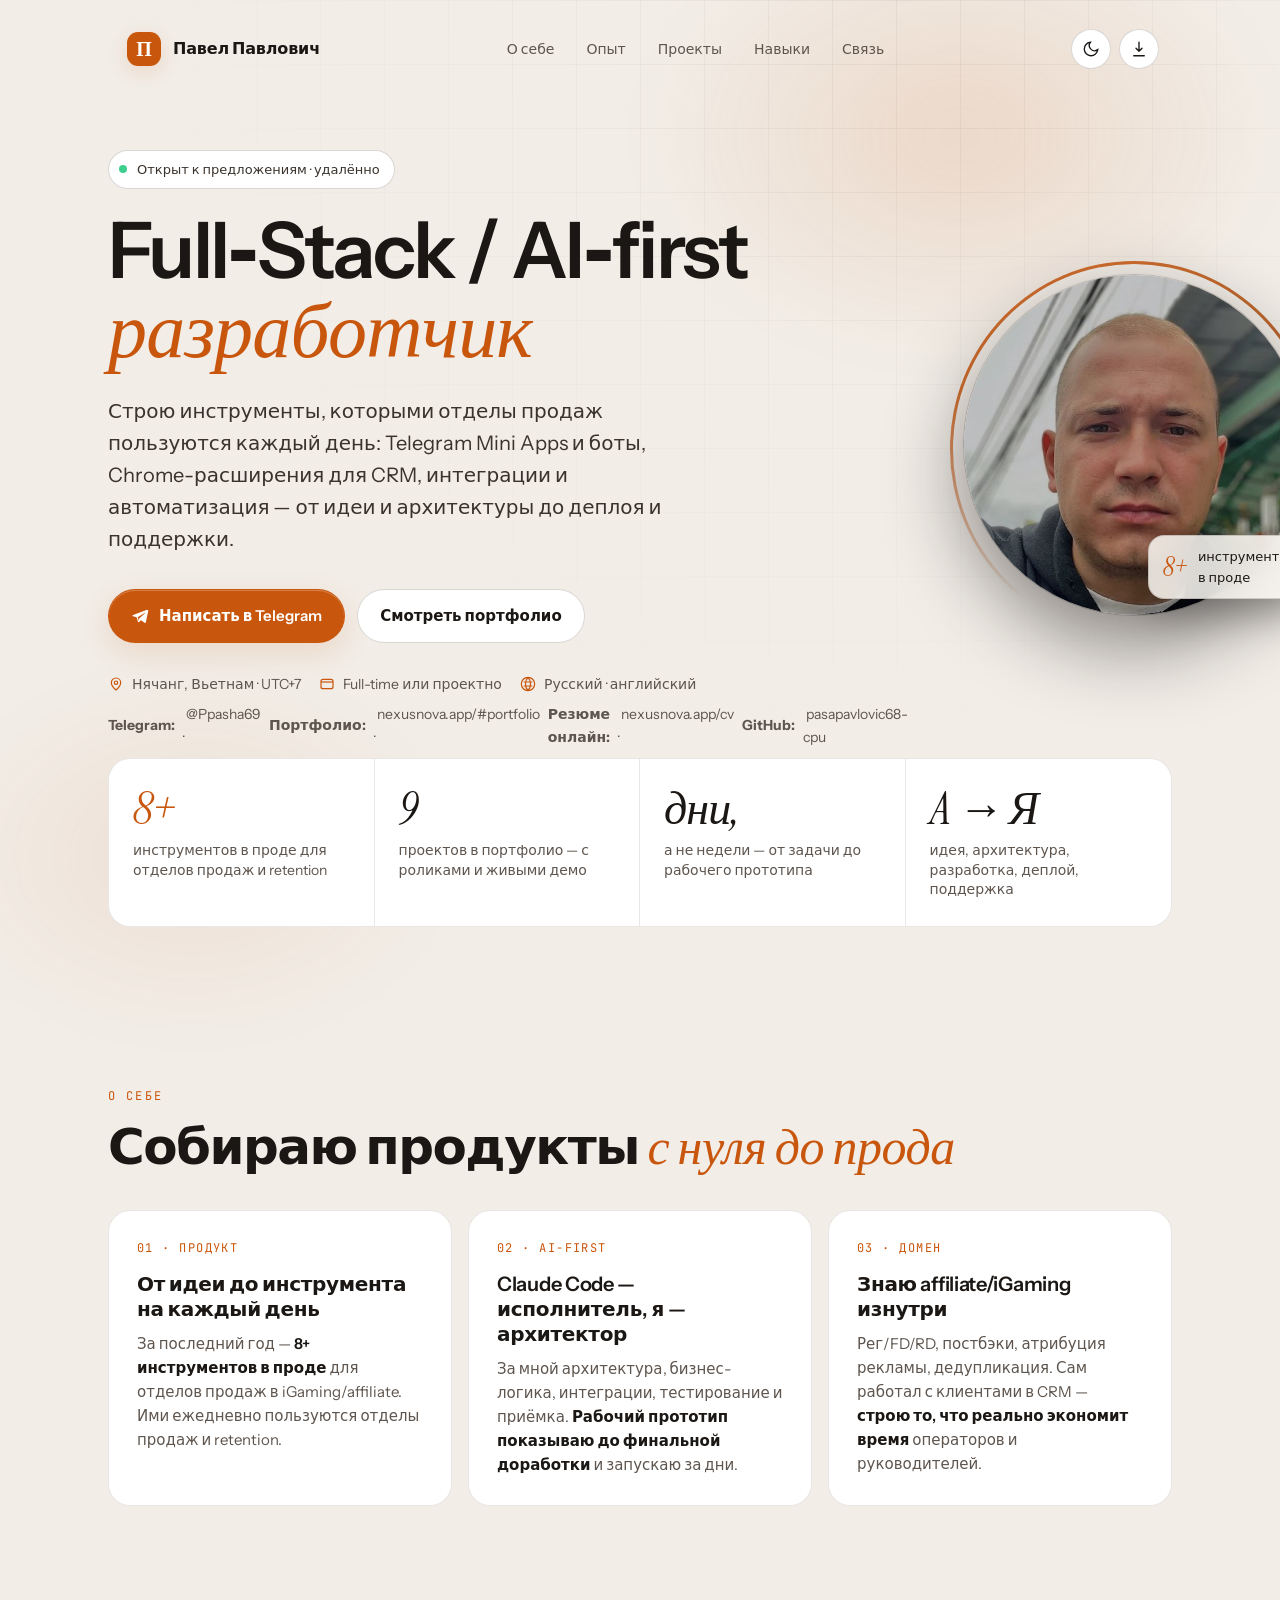
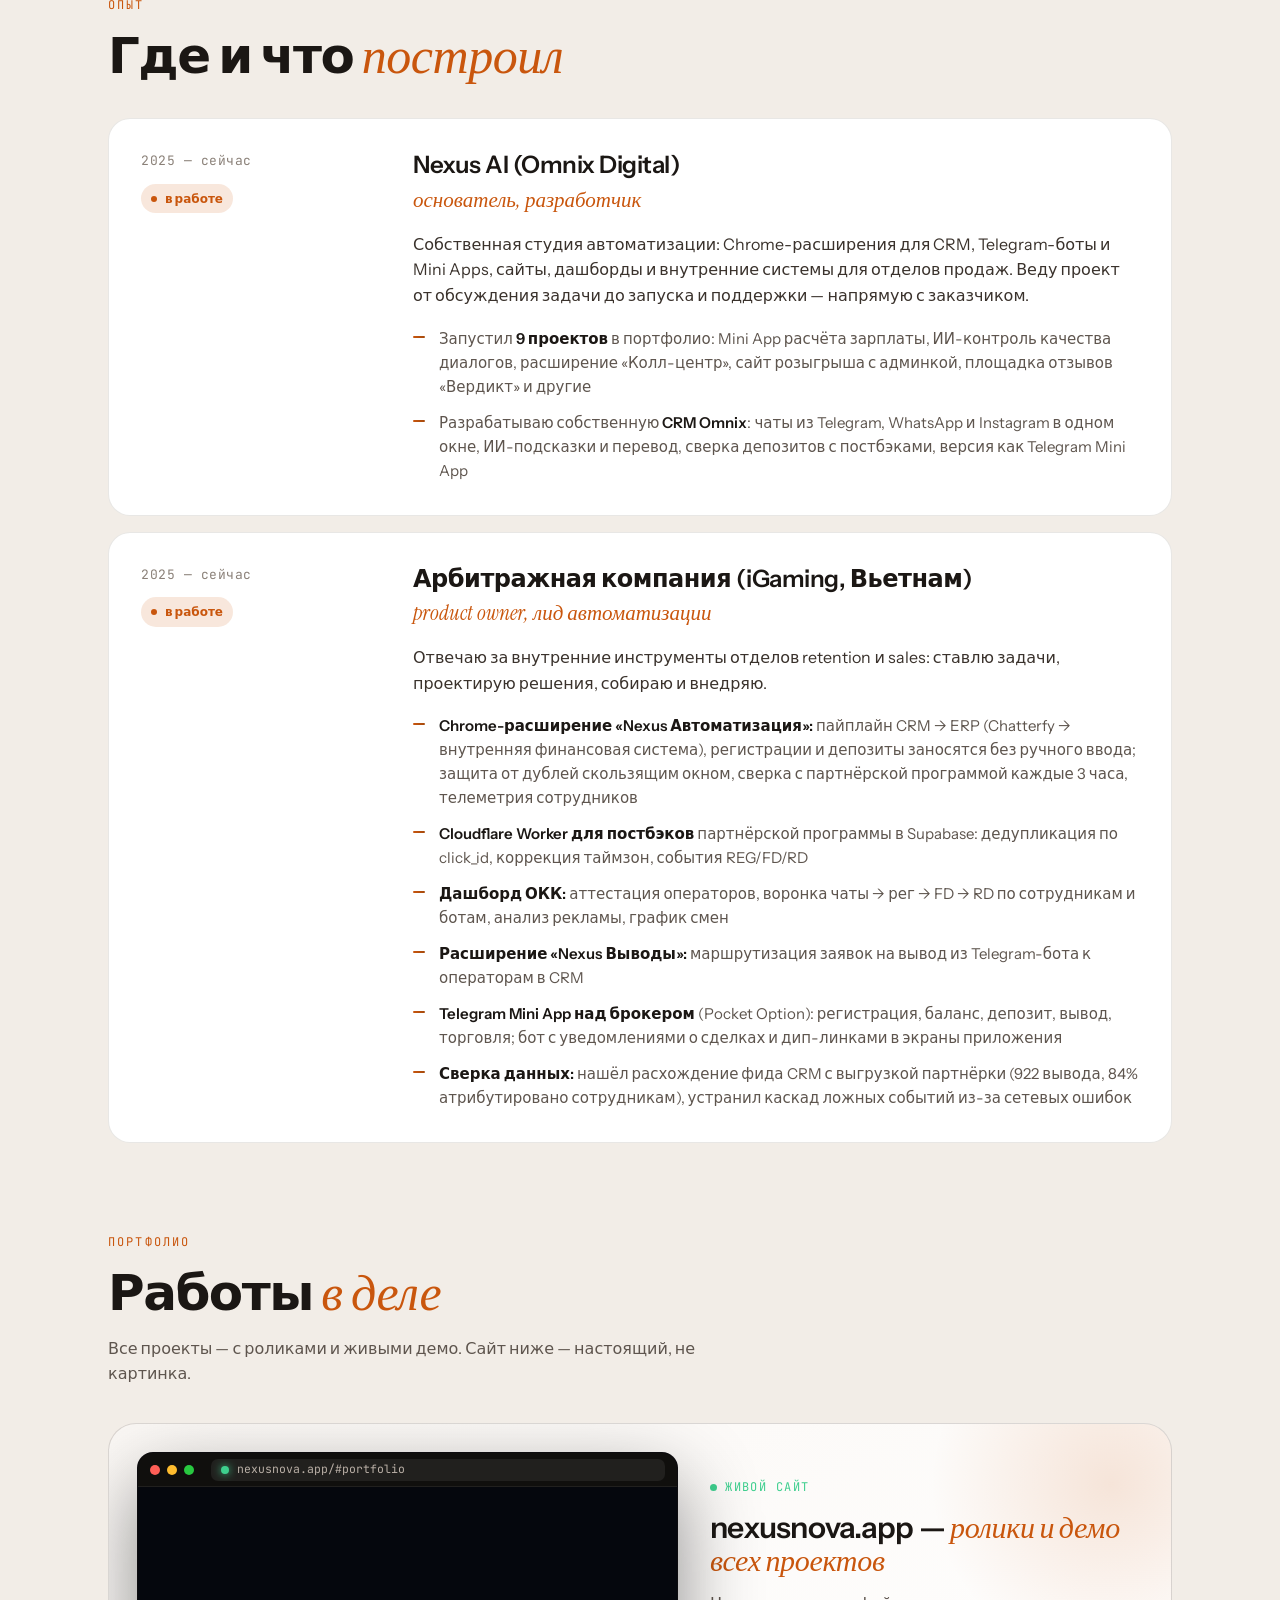
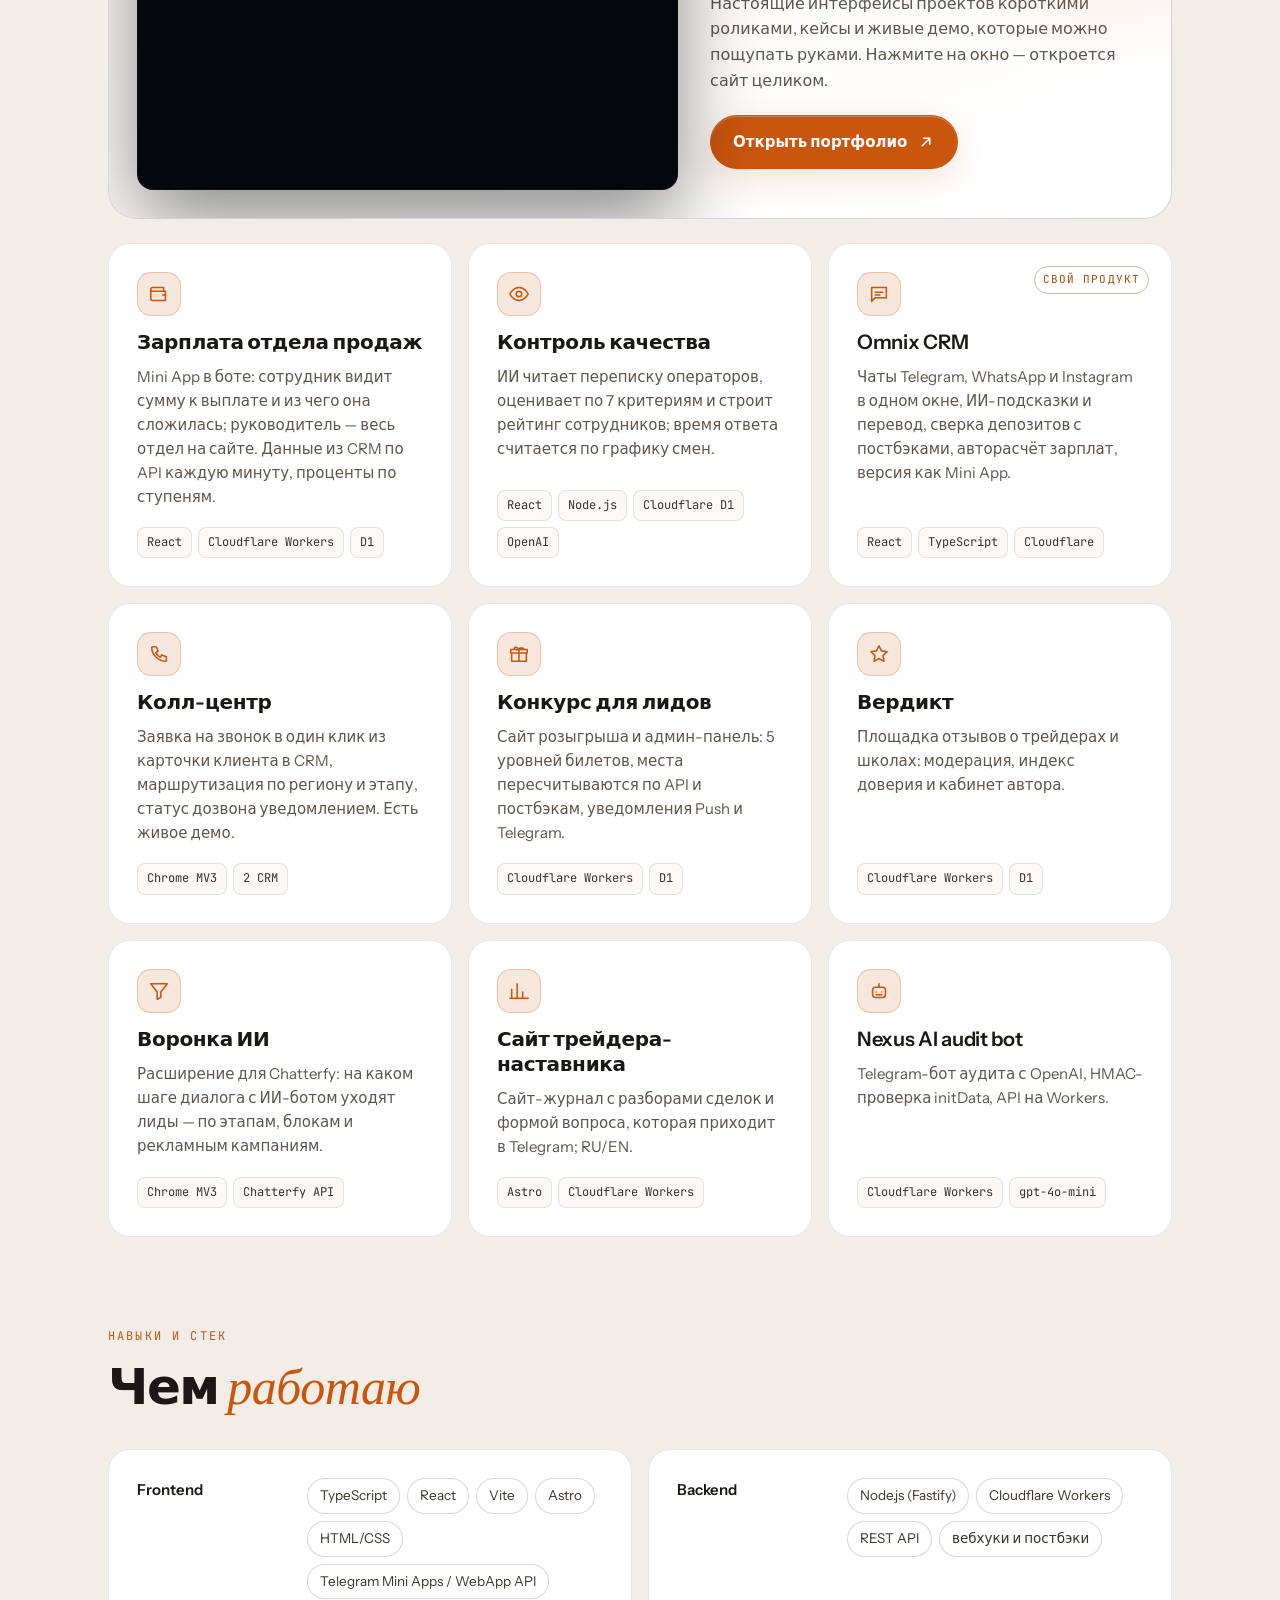
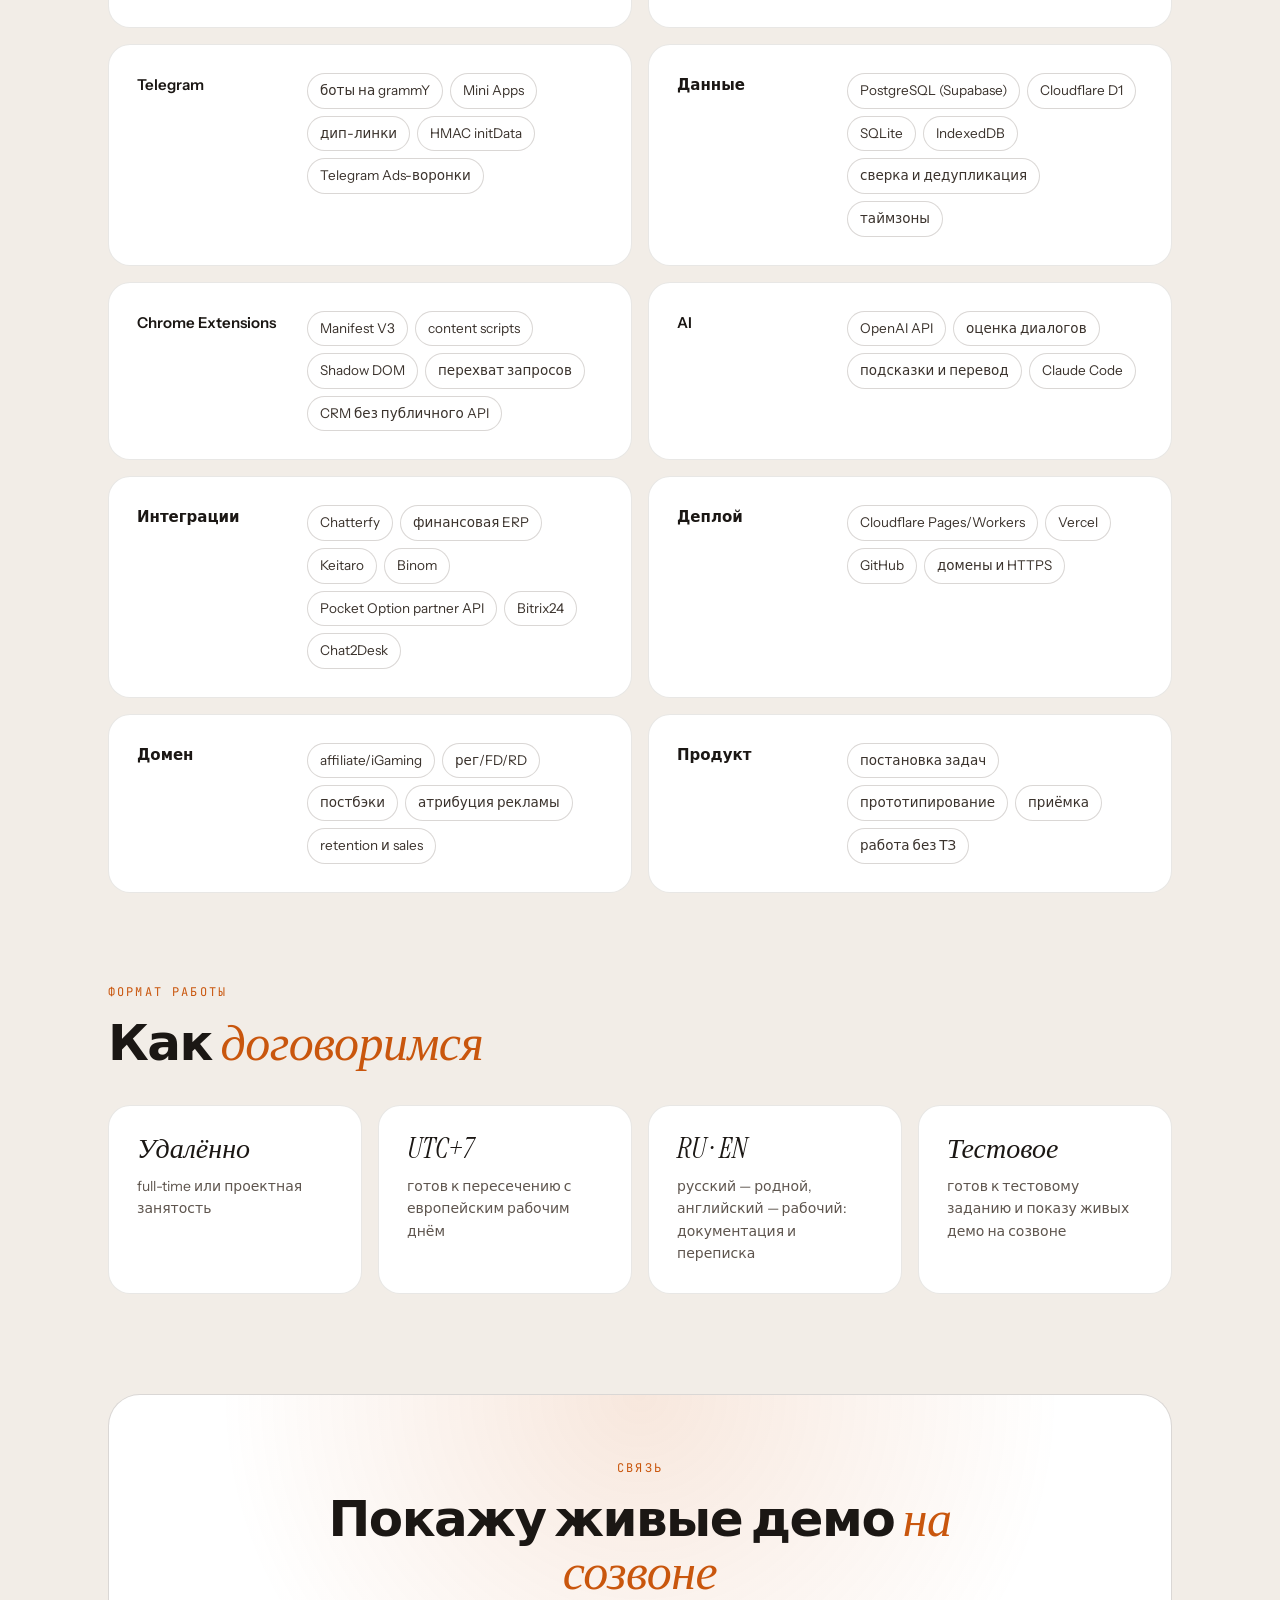
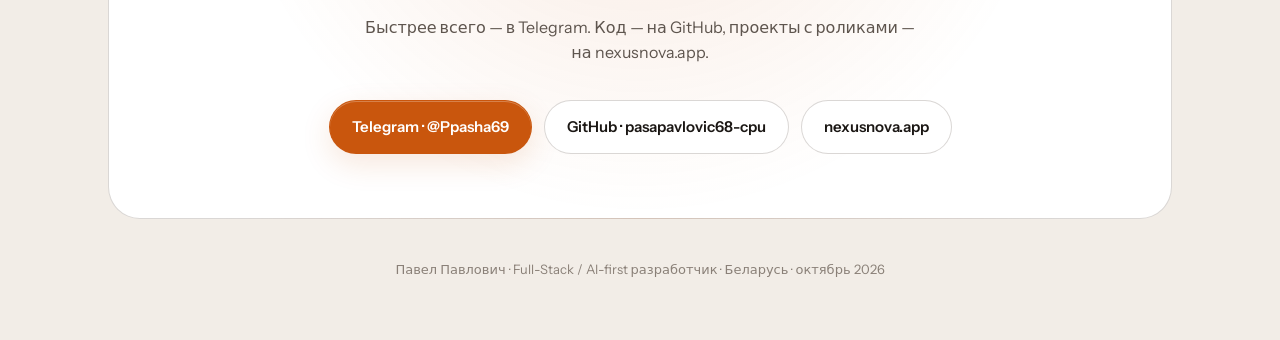
==== commit ac505e62: "cv: компактная версия для печати и PDF — 3 страницы A4, имя и контакты строкой, без серых пятен от р" ====
--- a/cv/index.html
+++ b/cv/index.html
@@ -232,6 +232,7 @@
   .photo .badge{right:-10px}
 }
 
+.print-only{display:none}
 /* печать / PDF: без анимаций, живое окно заменяется снимком */
 @media print{
   @page{size:A4;margin:12mm}
@@ -243,8 +244,62 @@
   section{padding:26px 0 0;break-inside:avoid-page}
   .card,.job,.live,.stats,.final{break-inside:avoid;box-shadow:none}
   .final{margin-top:30px}
-  a[href^="http"]::after{content:" — " attr(href);font-size:9pt;color:var(--tx3)}
   .btn::after,.mark::after{content:none!important}
+  /* компактная печать (22.10): страница A4 узкая, поэтому возвращаем «компьютерные» колонки и мельчим всё */
+  html,body{background:#fff!important}
+  .print-only{display:block!important;flex-basis:100%;margin-top:2px;color:var(--tx1)}
+  .final{display:none!important}
+  .print-name{font-size:19pt;font-weight:600;letter-spacing:-.02em;color:var(--tx);margin:0 0 6px}
+  *,*::before,*::after{filter:none!important;backdrop-filter:none!important;-webkit-backdrop-filter:none!important;box-shadow:none!important;text-shadow:none!important}
+  .live::after,.card::before,.final{background-image:none!important}
+  .live::after,.card::before{display:none!important}
+  .live,.final{background:#fff!important}
+  .skill.card{padding:7px 10px!important}
+  .format .card{padding:8px 10px!important}
+  .job li{line-height:1.38}
+  body{font-size:8.6pt;line-height:1.45}
+  .wrap{padding:0!important;max-width:none}
+  .hero{padding:0 0 10px!important}
+  .hero-in{grid-template-columns:1fr 128px!important;gap:22px!important}
+  .photo{order:0!important;justify-self:end!important;max-width:128px!important}
+  .photo .badge{display:none}
+  .pill{font-size:8pt;padding:3px 9px}
+  h1{font-size:25pt;margin-top:8px}
+  .lead{font-size:9.6pt;margin-top:8px}
+  .cta{margin-top:12px}.cta .btn{padding:6px 12px;font-size:8.5pt}
+  .facts{margin-top:10px;font-size:8.2pt}
+  .stats{grid-template-columns:repeat(4,1fr)!important;margin-top:8px}
+  .stat{padding:9px 12px!important;border-right:1px solid var(--ln)!important;border-bottom:0!important}
+  .stat b{font-size:20pt}.stat span{font-size:7.8pt;margin-top:4px}
+  section{padding:14px 0 0!important;break-inside:auto}
+  .kicker{font-size:7pt}
+  h2{font-size:15pt;margin-top:4px}
+  .sub{font-size:8.5pt;margin-top:4px}
+  .about,.projects{grid-template-columns:repeat(3,1fr)!important;gap:8px!important;margin-top:10px!important}
+  .format{grid-template-columns:repeat(4,1fr)!important;gap:8px!important;margin-top:10px!important}
+  .skills{grid-template-columns:1fr 1fr!important;gap:8px!important;margin-top:10px!important}
+  .skill{grid-template-columns:96px 1fr!important;gap:8px!important}
+  .card,.job{padding:10px 12px!important;border-radius:10px}
+  .card h3{font-size:10pt;margin:4px 0}
+  .card p,.card span{font-size:8pt}
+  .card .n{font-size:6.8pt}
+  .format .card b{font-size:13pt}
+  .proj .ico{width:22px;height:22px;border-radius:7px}.proj .ico svg{width:12px;height:12px}
+  .proj .own{top:8px;right:8px;font-size:6.5pt;padding:2px 5px}
+  .stack{margin-top:6px;gap:3px}.stack span{font-size:6.8pt;padding:2px 5px}
+  .chips{gap:3px}.chips span{font-size:7.6pt;padding:2px 7px}
+  .timeline{gap:8px;margin-top:10px}
+  .job{grid-template-columns:110px 1fr!important;gap:12px!important}
+  .job h3{font-size:12pt}.job .role{font-size:11pt}
+  .job p{margin-top:5px;font-size:8.4pt}
+  .job ul{margin-top:6px;gap:3px}.job li{font-size:8.2pt;padding-left:16px}
+  .job li::before{width:8px}
+  .live{grid-template-columns:1fr 1.2fr!important;gap:14px!important;padding:10px!important;margin-top:10px!important}
+  .browser{border-radius:8px}
+  .live h3{font-size:12pt;margin-top:4px}.live p{font-size:8.2pt;margin:6px 0 8px}
+  .final{margin-top:14px!important;padding:14px!important;border-radius:12px}
+  .final h2{font-size:14pt}.final p{font-size:8.4pt;margin-top:6px}
+  footer{padding:10px 0 0;font-size:7.5pt}
 }
 </style>
 </head>
@@ -275,6 +330,7 @@
     <section class="hero" id="hero" style="padding-top:150px">
       <div class="hero-in">
         <div>
+          <div class="print-only print-name">Павел Павлович</div>
           <span class="pill rv"><span class="dot"></span>Открыт к предложениям · удалённо</span>
           <h1 class="rv d1">Full‑Stack / AI‑first <span class="serif">разработчик</span></h1>
           <p class="lead rv d2">Строю инструменты, которыми отделы продаж пользуются каждый день: Telegram Mini Apps и боты, Chrome-расширения для CRM, интеграции и автоматизация — от идеи и архитектуры до деплоя и поддержки.</p>
@@ -289,6 +345,7 @@
             <span><svg viewBox="0 0 24 24" fill="none" stroke="currentColor" stroke-width="1.8"><path d="M12 21s-7-6.2-7-11a7 7 0 0 1 14 0c0 4.8-7 11-7 11Z"/><circle cx="12" cy="10" r="2.5"/></svg>Нячанг, Вьетнам · UTC+7</span>
             <span><svg viewBox="0 0 24 24" fill="none" stroke="currentColor" stroke-width="1.8"><rect x="3" y="5" width="18" height="14" rx="3"/><path d="M3 9h18"/></svg>Full-time или проектно</span>
             <span><svg viewBox="0 0 24 24" fill="none" stroke="currentColor" stroke-width="1.8"><path d="M12 2a10 10 0 1 0 0 20 10 10 0 0 0 0-20Zm-6.5 7h13M5.5 15h13M12 2c2.5 2.7 3.8 6 3.8 10s-1.3 7.3-3.8 10c-2.5-2.7-3.8-6-3.8-10S9.5 4.7 12 2Z"/></svg>Русский · английский</span>
+            <span class="print-only"><b>Telegram:</b>&nbsp;@Ppasha69 · <b>Портфолио:</b>&nbsp;nexusnova.app/#portfolio · <b>Резюме онлайн:</b>&nbsp;nexusnova.app/cv · <b>GitHub:</b>&nbsp;pasapavlovic68-cpu</span>
           </div>
         </div>
         <div class="photo rv d2">
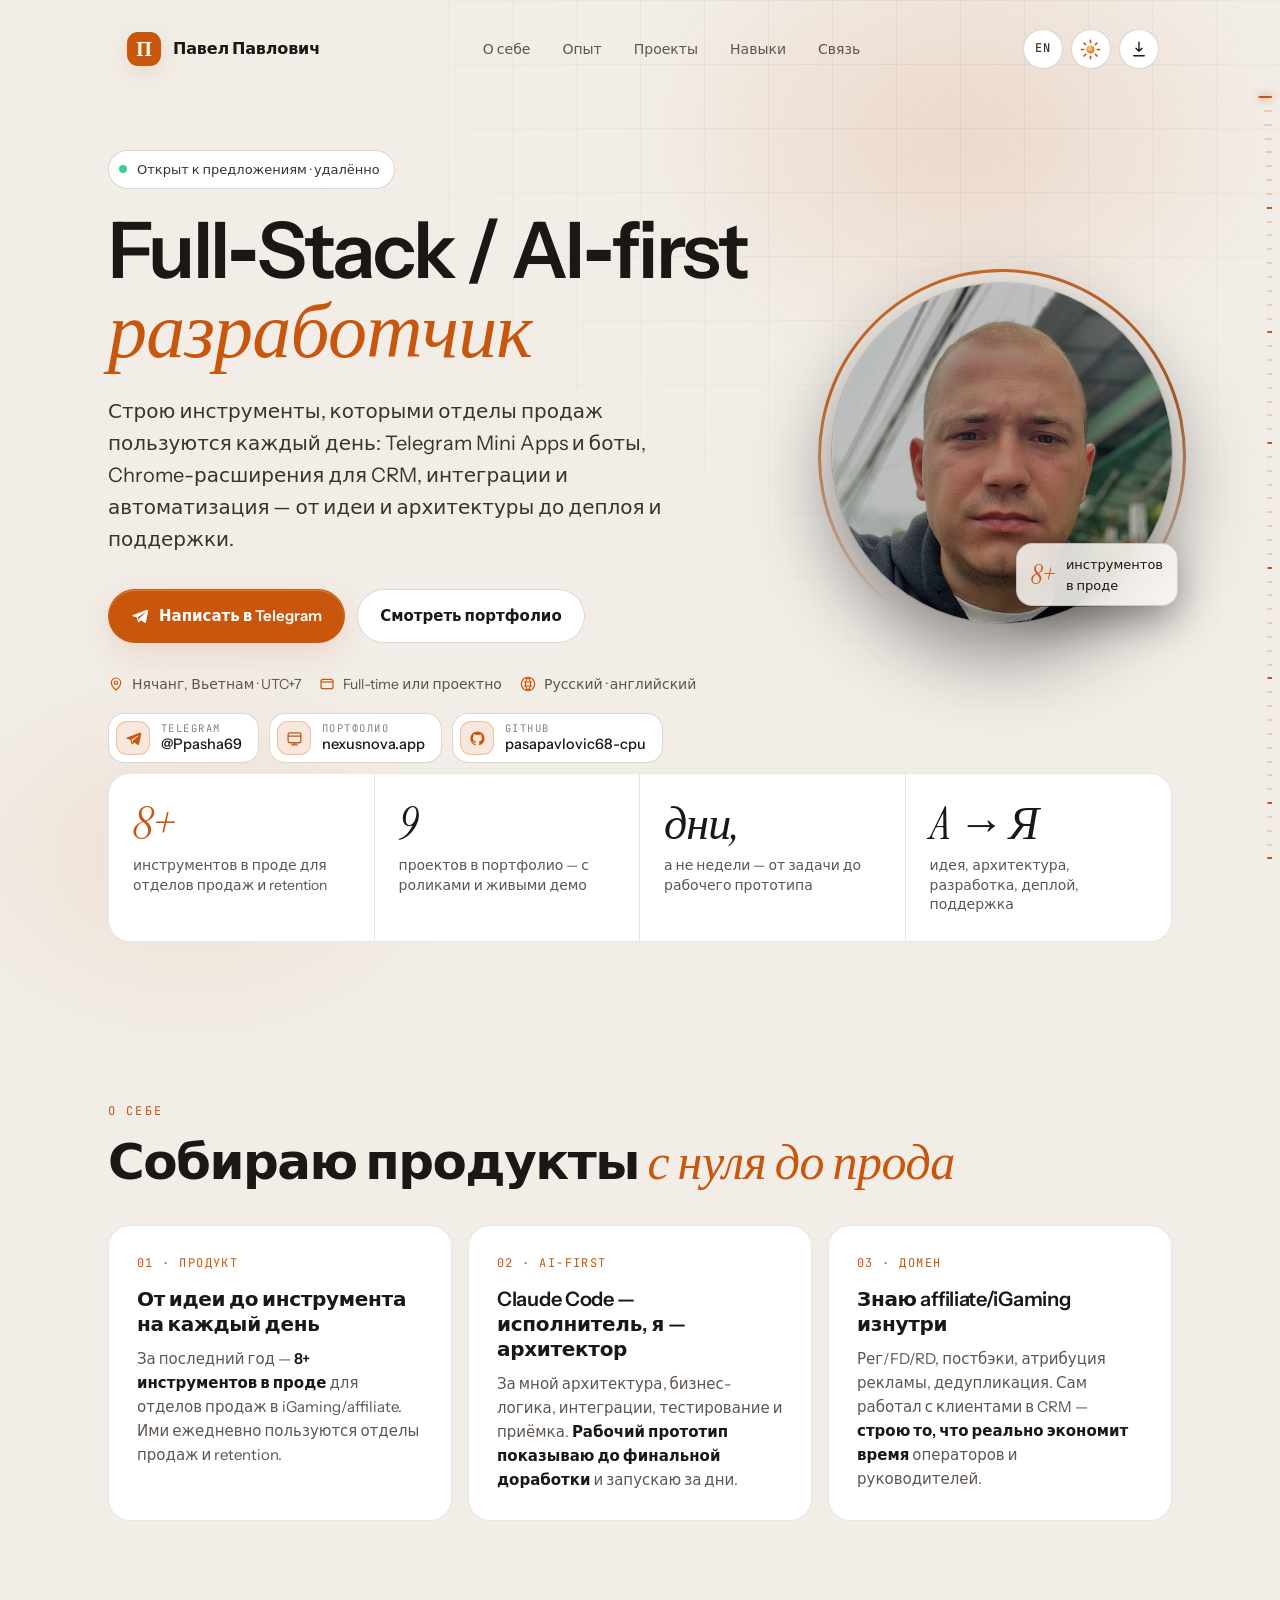
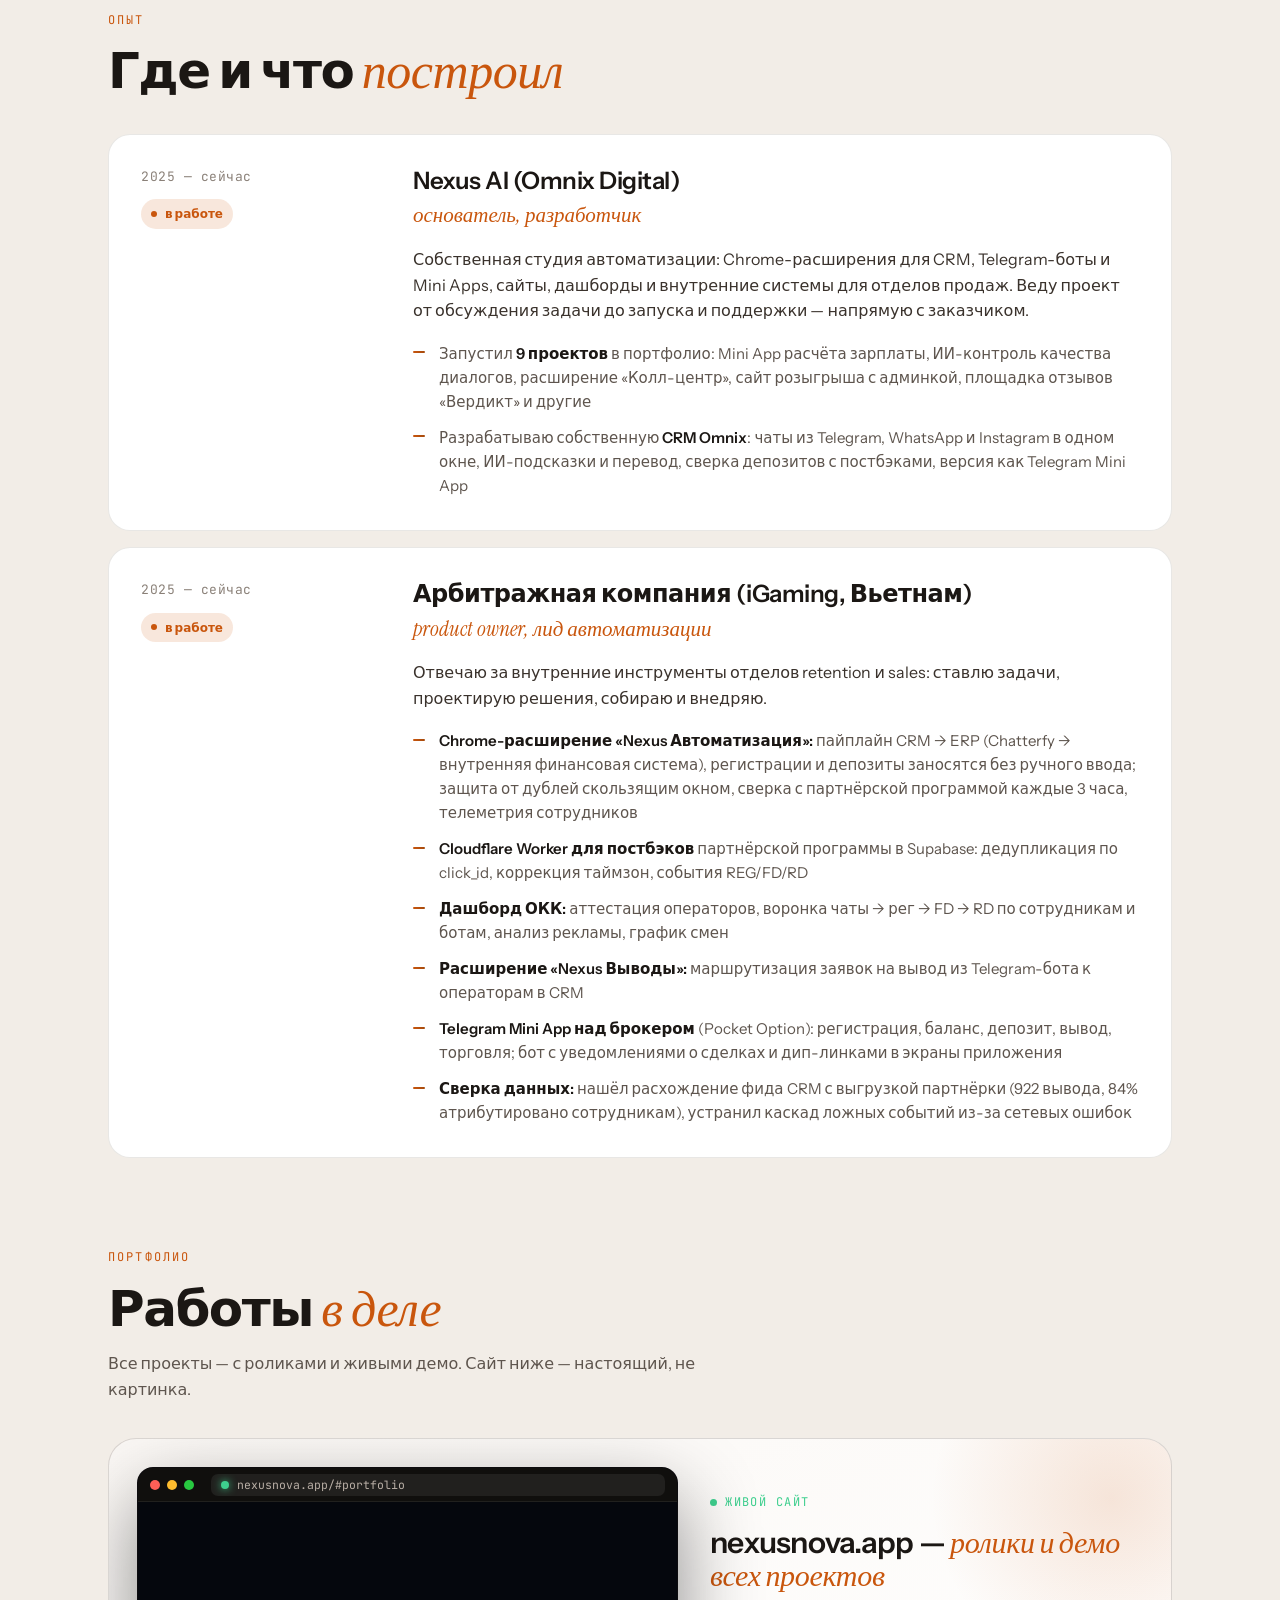
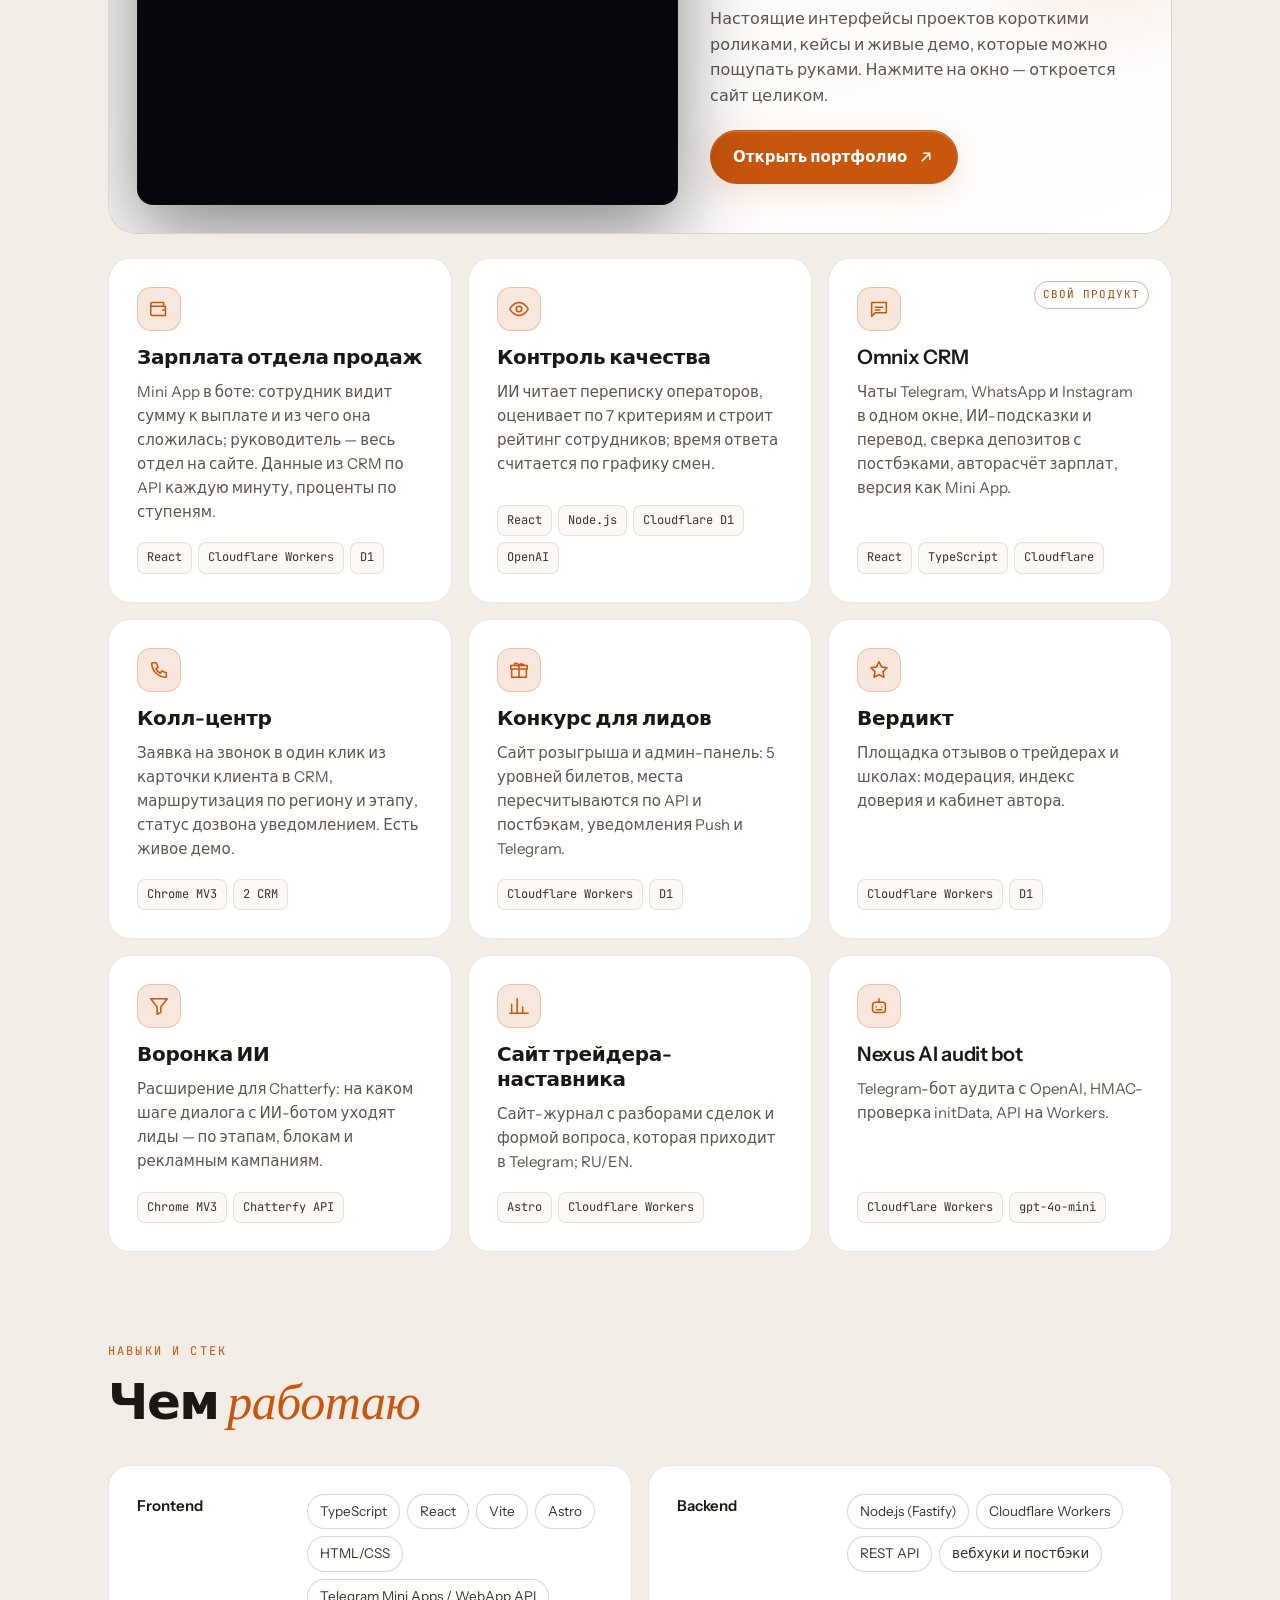
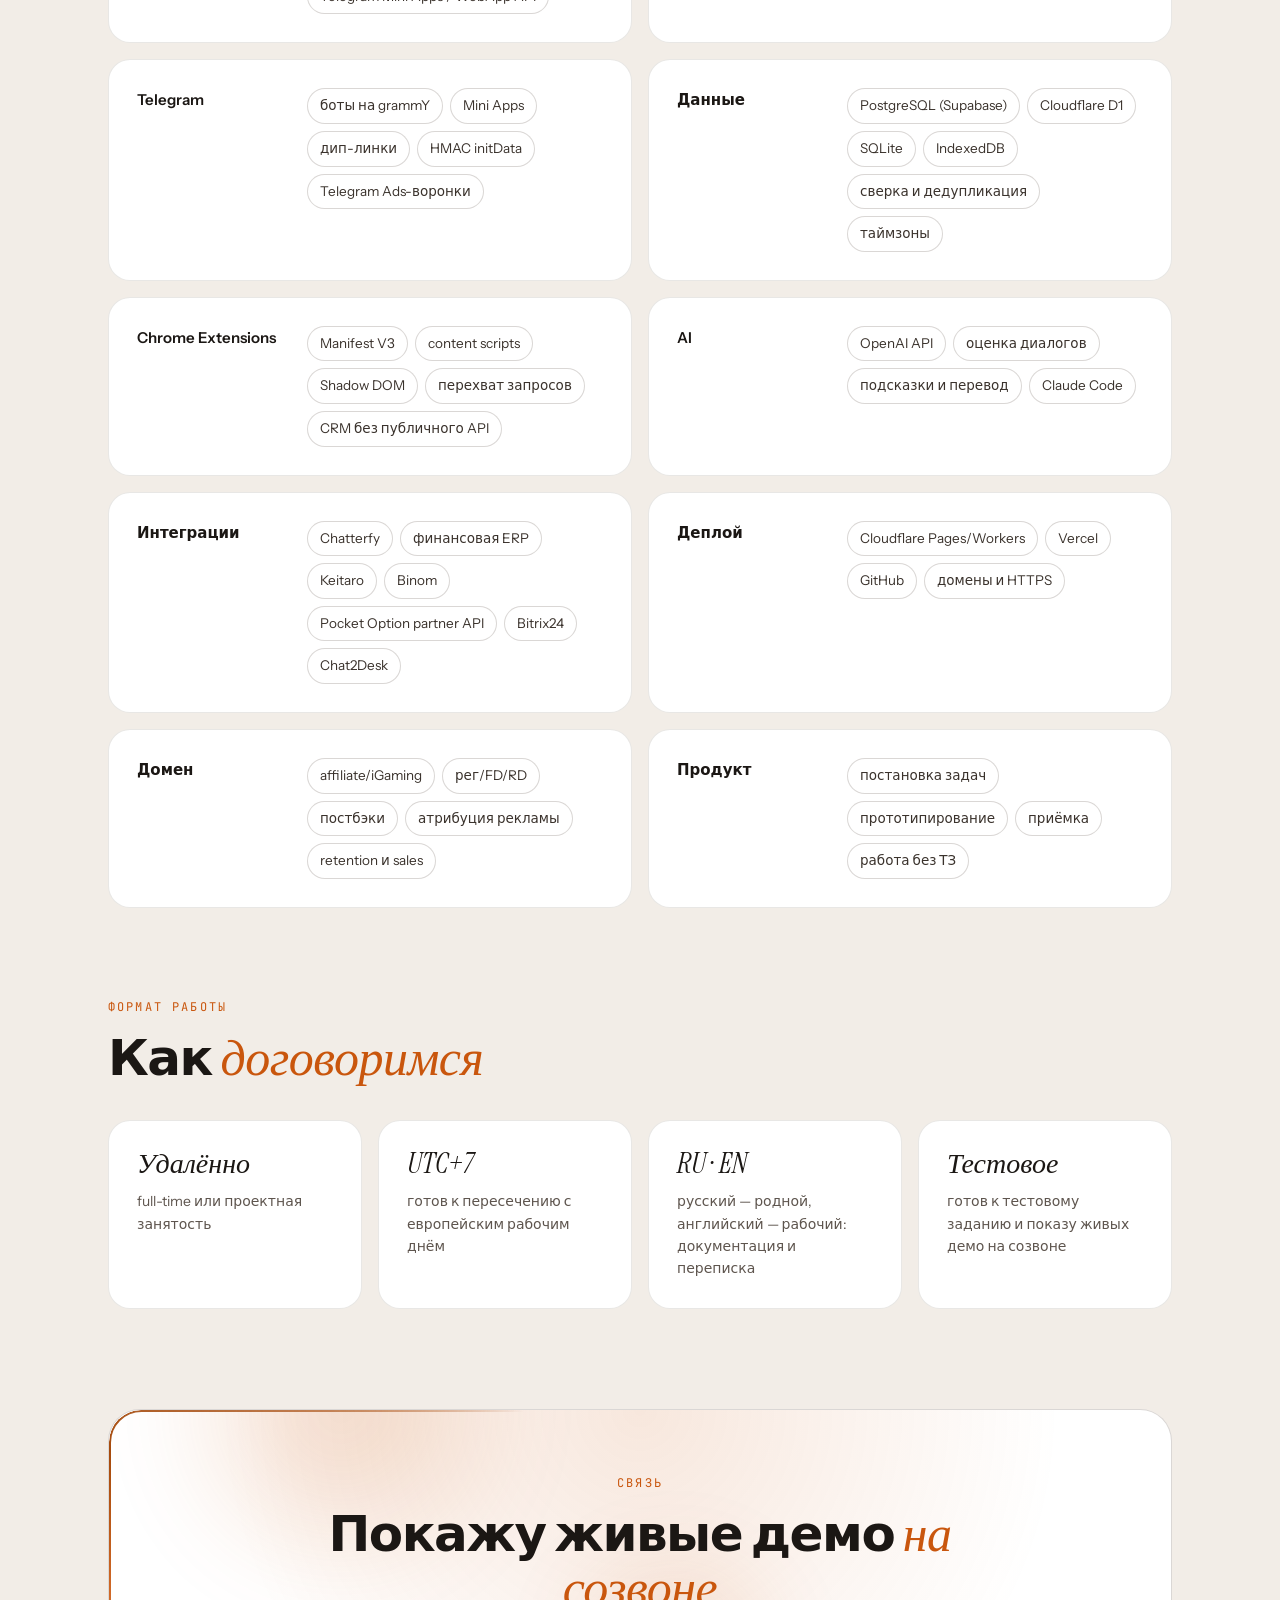
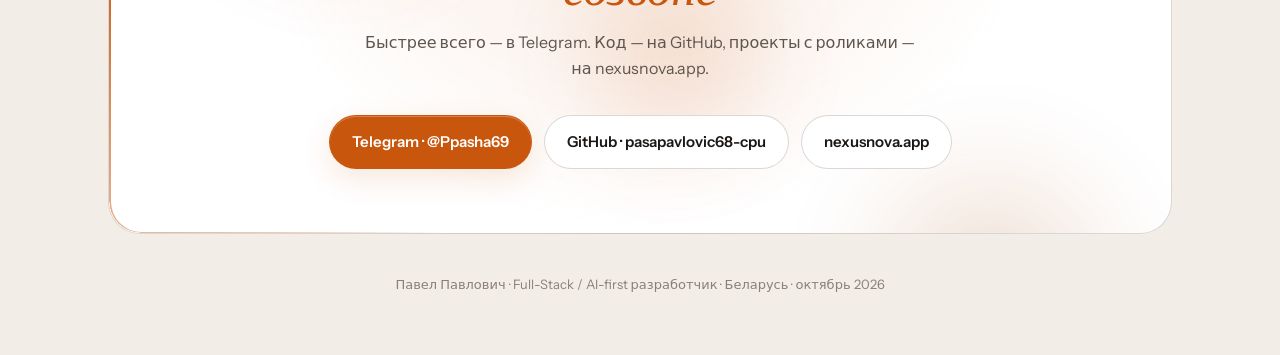
==== commit 9e39c924: "cv: иконка вкладки, превью ссылки (RU/EN), смена темы кругом с волной, луна со звёздами и живое солн" ====
--- a/cv/index.html
+++ b/cv/index.html
@@ -7,6 +7,29 @@
 <meta name="description" content="Full-Stack / AI-first разработчик: Telegram Mini Apps и боты, Chrome-расширения для CRM, интеграции и автоматизация отделов продаж.">
 <meta property="og:title" content="Павел Павлович — Full-Stack / AI-first разработчик">
 <meta property="og:description" content="Telegram Mini Apps, Chrome-расширения для CRM, интеграции и автоматизация отделов продаж. 8+ инструментов в проде.">
+<meta property="og:type" content="profile">
+<meta property="og:url" content="https://nexusnova.app/cv/">
+<meta property="og:site_name" content="nexusnova.app">
+<meta property="og:locale" content="ru_RU">
+<meta property="og:image" content="https://nexusnova.app/cv/og.jpg">
+<meta property="og:image:secure_url" content="https://nexusnova.app/cv/og.jpg">
+<meta property="og:image:type" content="image/jpeg">
+<meta property="og:image:width" content="1200">
+<meta property="og:image:height" content="630">
+<meta property="og:image:alt" content="Павел Павлович — Full-Stack / AI-first разработчик">
+<meta name="twitter:card" content="summary_large_image">
+<meta name="twitter:image" content="https://nexusnova.app/cv/og.jpg">
+<link rel="icon" type="image/svg+xml" href="/favicon.svg">
+<link rel="canonical" href="https://nexusnova.app/cv/">
+<link rel="alternate" hreflang="ru" href="https://nexusnova.app/cv/">
+<link rel="alternate" hreflang="en" href="https://nexusnova.app/cv/en/">
+<script>
+/* до отрисовки: тема без вспышки; после обновления страница всегда открывается сверху */
+(function(){var r=document.documentElement,t=null;try{t=localStorage.getItem('cv-theme')}catch(e){}
+r.dataset.theme=t==='light'||t==='dark'?t:(matchMedia('(prefers-color-scheme: light)').matches?'light':'dark');
+if('scrollRestoration' in history)history.scrollRestoration='manual';
+if(location.hash)history.replaceState(null,'',location.pathname+location.search);})();
+</script>
 <link rel="preconnect" href="https://fonts.googleapis.com">
 <link rel="preconnect" href="https://fonts.gstatic.com" crossorigin>
 <link rel="stylesheet" href="https://fonts.googleapis.com/css2?family=Instrument+Sans:wght@400;500;600;700&family=Instrument+Serif:ital@0;1&family=JetBrains+Mono:wght@400;500&display=swap">
@@ -232,13 +255,132 @@
   .photo .badge{right:-10px}
 }
 
-.print-only{display:none}
+.print-only,.facts span.print-only{display:none}
+
+/* контакты на первом экране */
+.contacts{display:flex;flex-wrap:wrap;gap:10px;margin-top:18px}
+.contacts a{display:inline-flex;align-items:center;gap:11px;padding:7px 16px 7px 7px;border-radius:16px;border:1px solid var(--ln2);background:var(--card);transition:border-color .3s,transform .3s cubic-bezier(.2,.8,.2,1),background .3s}
+.contacts a:hover{border-color:color-mix(in srgb,var(--or) 55%,transparent);background:var(--card2);transform:translateY(-2px)}
+.contacts .ci{display:grid;place-items:center;width:34px;height:34px;border-radius:11px;background:color-mix(in srgb,var(--or) 14%,transparent);border:1px solid color-mix(in srgb,var(--or) 26%,transparent);color:var(--or2);flex:none}
+.contacts .ci svg{width:17px;height:17px}
+.contacts small{display:block;font-family:var(--fm);font-size:10.5px;letter-spacing:.14em;text-transform:uppercase;color:var(--tx3);line-height:1.25}
+.contacts b{display:block;font-weight:500;font-size:14.5px;color:var(--tx);line-height:1.3}
+
+/* меню: подсвечивается раздел, в котором вы сейчас */
+.nav{position:relative}
+.nav a{position:relative;z-index:1}
+.nav a.on{color:var(--tx)}
+.nav .ind{position:absolute;top:0;left:0;height:100%;width:0;border-radius:999px;pointer-events:none;opacity:0;
+  background:color-mix(in srgb,var(--or) 15%,transparent);border:1px solid color-mix(in srgb,var(--or) 34%,transparent);
+  box-shadow:0 0 18px color-mix(in srgb,var(--or) 18%,transparent);
+  transition:transform .5s cubic-bezier(.2,.8,.2,1),width .5s cubic-bezier(.2,.8,.2,1),opacity .35s}
+.nav .ind.show{opacity:1}
+section[id],#contact{scroll-margin-top:96px}
+
+/* кнопка темы: луна со звёздами / живое солнце; при наведении мягко показывает то, что включится */
+.theme-btn{position:relative;overflow:hidden}
+.theme-btn svg{position:absolute;inset:0;margin:auto;width:21px;height:21px;overflow:visible;
+  transition:transform .7s cubic-bezier(.34,1.4,.64,1),opacity .45s ease}
+.ic-moon .moon{fill:#F3DDB0}
+.ic-moon .star{fill:#fff;transform-box:fill-box;transform-origin:center;animation:twinkle 2.6s ease-in-out infinite}
+.ic-moon .s2{animation-delay:.9s}.ic-moon .s3{animation-delay:1.7s}
+@keyframes twinkle{0%,100%{opacity:.2;transform:scale(.5)}50%{opacity:1;transform:scale(1)}}
+.ic-sun .core{fill:url(#sunG);transform-box:fill-box;transform-origin:center;animation:sunPulse 3.2s ease-in-out infinite}
+.ic-sun .rays{transform-origin:12px 12px;animation:sunSpin 14s linear infinite}
+.ic-sun .rays line{stroke:var(--or2);stroke-width:1.9;stroke-linecap:round}
+.ic-sun .rays line:nth-child(odd){animation:rayLen 2.4s ease-in-out infinite;transform-box:fill-box;transform-origin:center}
+@keyframes sunSpin{to{transform:rotate(360deg)}}
+@keyframes sunPulse{50%{transform:scale(1.1)}}
+@keyframes rayLen{50%{transform:scale(.55)}}
+/* показываем текущую тему, вторую иконку прячем */
+.ic-sun{opacity:0;transform:rotate(-120deg) scale(.3)}
+.ic-moon{opacity:1;transform:none}
+:root[data-theme="light"] .ic-moon{opacity:0;transform:rotate(120deg) scale(.3)}
+:root[data-theme="light"] .ic-sun{opacity:1;transform:none}
+@media (hover:hover){
+  .theme-btn:hover .ic-moon{opacity:0;transform:rotate(120deg) scale(.3)}
+  .theme-btn:hover .ic-sun{opacity:1;transform:none}
+  :root[data-theme="light"] .theme-btn:hover .ic-sun{opacity:0;transform:rotate(-120deg) scale(.3)}
+  :root[data-theme="light"] .theme-btn:hover .ic-moon{opacity:1;transform:none}
+  /* сразу после клика не показываем «обратную» подсказку, пока курсор не уйдёт */
+  .theme-btn.just .ic-moon,.theme-btn.just .ic-sun{transition:none}
+}
+:root[data-theme="dark"] .theme-btn.just .ic-moon{opacity:1;transform:none}
+:root[data-theme="dark"] .theme-btn.just .ic-sun{opacity:0;transform:rotate(-120deg) scale(.3)}
+:root[data-theme="light"] .theme-btn.just .ic-sun{opacity:1;transform:none}
+:root[data-theme="light"] .theme-btn.just .ic-moon{opacity:0;transform:rotate(120deg) scale(.3)}
+
+/* смена темы: новая тема расходится кругом от кнопки, по краю — светящаяся волна */
+::view-transition-old(root),::view-transition-new(root){animation:none;mix-blend-mode:normal}
+::view-transition-new(root){z-index:2}
+:root.vt *,:root.vt *::before,:root.vt *::after{transition:none!important}
+.theme-wave{position:fixed;z-index:200;border-radius:50%;pointer-events:none;transform:scale(0);
+  box-shadow:inset 0 0 0 1.5px color-mix(in srgb,var(--or2) 80%,transparent),inset 0 0 70px 14px color-mix(in srgb,var(--or) 30%,transparent)}
+
+/* переключатель языка */
+.lang{font-family:var(--fm);font-size:12px;font-weight:500;letter-spacing:.06em;color:var(--tx1)}
+.lang:hover{color:var(--or2)}
+
+/* стрелка «наверх»: появляется после первого экрана, кольцо показывает, сколько прочитано */
+.to-top{position:fixed;z-index:31;right:44px;bottom:28px;width:50px;height:50px;border-radius:50%;display:grid;place-items:center;cursor:pointer;
+  border:1px solid var(--ln2);background:color-mix(in srgb,var(--bg2) 82%,transparent);color:var(--tx);
+  backdrop-filter:blur(14px);-webkit-backdrop-filter:blur(14px);box-shadow:0 12px 34px rgba(0,0,0,.28);
+  opacity:0;transform:translateY(16px) scale(.85);pointer-events:none;
+  transition:opacity .4s,transform .5s cubic-bezier(.34,1.4,.64,1),border-color .3s,background .3s}
+.to-top.show{opacity:1;transform:none;pointer-events:auto}
+.to-top:hover{border-color:color-mix(in srgb,var(--or) 55%,transparent)}
+.to-top>svg.arr{width:18px;height:18px;transition:transform .35s cubic-bezier(.34,1.4,.64,1)}
+.to-top:hover>svg.arr{transform:translateY(-3px)}
+.to-top .prog{position:absolute;inset:-1px;width:calc(100% + 2px);height:calc(100% + 2px);transform:rotate(-90deg);pointer-events:none}
+.to-top .prog circle{fill:none;stroke:var(--or2);stroke-width:2;stroke-linecap:round;stroke-dasharray:150.8;stroke-dashoffset:150.8;filter:drop-shadow(0 0 4px var(--glow))}
+@media (max-width:720px){.to-top{right:24px;bottom:20px;width:46px;height:46px}}
+
+/* живой фон блока «Связь»: плывущие пятна света, бегущий блик по рамке, искры */
+.final>*:not(.final-fx){position:relative;z-index:1}
+.final-fx{position:absolute;inset:0;z-index:0;pointer-events:none;overflow:hidden;border-radius:inherit}
+.final-fx i{position:absolute;border-radius:50%;filter:blur(46px);opacity:.5;will-change:transform}
+.final-fx .o1{width:380px;height:380px;left:4%;top:-45%;background:radial-gradient(closest-side,var(--or),transparent);animation:orb1 16s ease-in-out infinite alternate}
+.final-fx .o2{width:320px;height:320px;right:2%;bottom:-50%;background:radial-gradient(closest-side,var(--gold),transparent);opacity:.38;animation:orb2 19s ease-in-out infinite alternate}
+.final-fx .o3{width:240px;height:240px;left:42%;top:30%;background:radial-gradient(closest-side,var(--or2),transparent);opacity:.28;animation:orb3 13s ease-in-out infinite alternate}
+@keyframes orb1{to{transform:translate(55%,40%) scale(1.15)}}
+@keyframes orb2{to{transform:translate(-70%,-35%) scale(1.2)}}
+@keyframes orb3{0%{transform:translate(-80%,-20%)}100%{transform:translate(90%,25%) scale(1.3)}}
+@property --sw{syntax:'<angle>';inherits:false;initial-value:0deg}
+.final-fx b{position:absolute;inset:0;border-radius:inherit;padding:1.5px;
+  background:conic-gradient(from var(--sw),transparent 0 62%,color-mix(in srgb,var(--or2) 90%,transparent) 76%,var(--gold) 80%,transparent 92%);
+  -webkit-mask:linear-gradient(#000 0 0) content-box,linear-gradient(#000 0 0);-webkit-mask-composite:xor;mask-composite:exclude;
+  animation:sweep 7s linear infinite}
+@keyframes sweep{to{--sw:360deg}}
+.final-fx s{position:absolute;bottom:-10px;left:var(--x);width:3px;height:3px;border-radius:50%;background:var(--gold);box-shadow:0 0 8px var(--or2);opacity:0;
+  animation:spark var(--t) linear var(--d) infinite}
+@keyframes spark{0%{transform:translateY(0) scale(.6);opacity:0}15%{opacity:.9}80%{opacity:.5}100%{transform:translateY(-340px) translateX(var(--dx)) scale(1);opacity:0}}
+:root[data-theme="light"] .final-fx i{opacity:.22}
+:root[data-theme="light"] .final-fx s{background:var(--or)}
+
+/* скроллбар-эквалайзер — как на nexusnova.app */
+html{scrollbar-width:none}
+html::-webkit-scrollbar{display:none}
+.eq-scroll{position:fixed;z-index:30;right:0;top:96px;bottom:40px;width:26px;display:flex;flex-direction:column;justify-content:space-between;align-items:flex-end;
+  padding-right:8px;cursor:pointer;touch-action:none;-webkit-tap-highlight-color:transparent}
+.eq-scroll i{display:block;width:14px;height:2px;border-radius:2px;background:var(--or2);transform-origin:100% 50%;transform:scaleX(.3);opacity:.22;will-change:transform;transition:opacity .25s}
+.eq-scroll i.on{opacity:.7}
+.eq-scroll i.head{opacity:1;box-shadow:0 0 8px var(--or2)}
+@media (hover:hover){.eq-scroll:hover i{opacity:.45}.eq-scroll:hover i.on{opacity:.9}.eq-scroll:hover i.head{opacity:1}}
+@media (max-width:720px){.eq-scroll{top:84px;bottom:24px;width:16px;padding-right:4px}.eq-scroll i{width:10px;height:1.5px}}
+@media (hover:none){.eq-scroll{pointer-events:none}}
+@media (max-width:620px){.contacts a{flex:1 1 100%}}
+.mark span{white-space:nowrap}
+@media (max-width:420px){
+  .top .bar{padding:8px 8px 8px 12px;gap:10px}
+  .mark{gap:10px;font-size:15px}.mark i{width:32px;height:32px;font-size:19px;border-radius:10px}
+  .tools{gap:6px}.icon-btn{width:36px;height:36px}.theme-btn svg{width:19px;height:19px}.lang{font-size:11px}
+}
 /* печать / PDF: без анимаций, живое окно заменяется снимком */
 @media print{
   @page{size:A4;margin:12mm}
   :root{--bg:#fff;--bg2:#fff;--tx:#1B1714;--tx1:#2c2520;--tx2:#4c443e;--tx3:#7a716a;--ln:#e6ddd4;--ln2:#d8ccc1;--card:#fff;--card2:#faf6f2;--or:#C9560D;--or2:#C9560D;--gold:#A54A0C;--glow:transparent}
   body{font-size:11.5pt}
-  .aura,.grid,.top,.tools,.cta .btn:not(.pri),.photo .ring,.browser .open,.browser iframe{display:none!important}
+  .aura,.grid,.top,.tools,.eq-scroll,.contacts,.theme-wave,.to-top,.final-fx,.cta .btn:not(.pri),.photo .ring,.browser .open,.browser iframe{display:none!important}
   .rv{opacity:1!important;transform:none!important}
   .hero{padding:0 0 20px}
   section{padding:26px 0 0;break-inside:avoid-page}
@@ -311,11 +453,22 @@
     <div class="bar">
       <a class="mark" href="#hero"><i>П</i><span>Павел Павлович</span></a>
       <nav class="nav" aria-label="Разделы">
-        <a href="#about">О себе</a><a href="#exp">Опыт</a><a href="#work">Проекты</a><a href="#skills">Навыки</a><a href="#contact">Связь</a>
+        <span class="ind" aria-hidden="true"></span><a href="#about">О себе</a><a href="#exp">Опыт</a><a href="#work">Проекты</a><a href="#skills">Навыки</a><a href="#contact">Связь</a>
       </nav>
       <div class="tools">
-        <button class="icon-btn" id="theme" type="button" aria-label="Светлая или тёмная тема">
-          <svg viewBox="0 0 24 24" fill="none" stroke="currentColor" stroke-width="1.8" stroke-linecap="round"><path d="M21 12.8A9 9 0 1 1 11.2 3a7 7 0 0 0 9.8 9.8Z"/></svg>
+        <a class="icon-btn lang" href="/cv/en/" hreflang="en" lang="en" aria-label="English version">EN</a>
+        <button class="icon-btn theme-btn" id="theme" type="button" aria-label="Сменить тему: светлая или тёмная">
+          <svg class="ic-moon" viewBox="0 0 24 24" aria-hidden="true">
+            <path class="moon" d="M19.6 14.6A8 8 0 1 1 9.4 4.4a6.3 6.3 0 0 0 10.2 10.2Z"/>
+            <path class="star s1" d="M17.2 2.6l.55 1.35 1.35.55-1.35.55-.55 1.35-.55-1.35-1.35-.55 1.35-.55z"/>
+            <path class="star s2" d="M21 7.6l.38.92.92.38-.92.38-.38.92-.38-.92-.92-.38.92-.38z"/>
+            <path class="star s3" d="M13.6 6.2l.3.7.7.3-.7.3-.3.7-.3-.7-.7-.3.7-.3z"/>
+          </svg>
+          <svg class="ic-sun" viewBox="0 0 24 24" aria-hidden="true">
+            <defs><radialGradient id="sunG" cx="40%" cy="38%" r="70%"><stop offset="0" stop-color="#FFD48A"/><stop offset="1" stop-color="#E26612"/></radialGradient></defs>
+            <g class="rays"><line x1="12" y1="1.6" x2="12" y2="4.2"/><line x1="12" y1="19.8" x2="12" y2="22.4"/><line x1="1.6" y1="12" x2="4.2" y2="12"/><line x1="19.8" y1="12" x2="22.4" y2="12"/><line x1="4.6" y1="4.6" x2="6.4" y2="6.4"/><line x1="17.6" y1="17.6" x2="19.4" y2="19.4"/><line x1="4.6" y1="19.4" x2="6.4" y2="17.6"/><line x1="17.6" y1="6.4" x2="19.4" y2="4.6"/></g>
+            <circle class="core" cx="12" cy="12" r="4.6"/>
+          </svg>
         </button>
         <button class="icon-btn" id="pdf" type="button" aria-label="Сохранить в PDF">
           <svg viewBox="0 0 24 24" fill="none" stroke="currentColor" stroke-width="1.8" stroke-linecap="round" stroke-linejoin="round"><path d="M12 3v12m0 0-4-4m4 4 4-4M5 21h14"/></svg>
@@ -347,10 +500,15 @@
             <span><svg viewBox="0 0 24 24" fill="none" stroke="currentColor" stroke-width="1.8"><path d="M12 2a10 10 0 1 0 0 20 10 10 0 0 0 0-20Zm-6.5 7h13M5.5 15h13M12 2c2.5 2.7 3.8 6 3.8 10s-1.3 7.3-3.8 10c-2.5-2.7-3.8-6-3.8-10S9.5 4.7 12 2Z"/></svg>Русский · английский</span>
             <span class="print-only"><b>Telegram:</b>&nbsp;@Ppasha69 · <b>Портфолио:</b>&nbsp;nexusnova.app/#portfolio · <b>Резюме онлайн:</b>&nbsp;nexusnova.app/cv · <b>GitHub:</b>&nbsp;pasapavlovic68-cpu</span>
           </div>
+          <div class="contacts rv d3">
+            <a href="https://t.me/Ppasha69" target="_blank" rel="noopener"><span class="ci"><svg viewBox="0 0 24 24" fill="currentColor"><path d="M21.4 3.6 2.9 10.7c-1.3.5-1.3 1.2-.2 1.6l4.7 1.5 1.8 5.6c.2.6.1.9.8.9.5 0 .7-.2 1-.5l2.3-2.2 4.8 3.5c.9.5 1.5.2 1.7-.8l3.1-14.6c.3-1.3-.5-1.9-1.5-1.5ZM9 13.6l9.4-5.9c.4-.3.9-.1.5.3l-8 7.3-.3 3.4-1.6-5.1Z"/></svg></span><span><small>Telegram</small><b>@Ppasha69</b></span></a>
+            <a href="https://nexusnova.app/#portfolio" target="_blank" rel="noopener"><span class="ci"><svg viewBox="0 0 24 24" fill="none" stroke="currentColor" stroke-width="1.8" stroke-linecap="round" stroke-linejoin="round"><rect x="3" y="4" width="18" height="14" rx="2.5"/><path d="M8 21h8M12 18v3M3 8.5h18"/></svg></span><span><small>Портфолио</small><b>nexusnova.app</b></span></a>
+            <a href="https://github.com/pasapavlovic68-cpu" target="_blank" rel="noopener"><span class="ci"><svg viewBox="0 0 24 24" fill="currentColor"><path d="M12 2a10 10 0 0 0-3.2 19.5c.5.1.7-.2.7-.5v-1.7c-2.8.6-3.4-1.3-3.4-1.3-.4-1.2-1.1-1.5-1.1-1.5-.9-.6.1-.6.1-.6 1 .1 1.5 1 1.5 1 .9 1.5 2.3 1.1 2.9.8.1-.6.4-1.1.6-1.3-2.2-.3-4.6-1.1-4.6-5a3.9 3.9 0 0 1 1-2.7c-.1-.3-.4-1.3.1-2.7 0 0 .8-.3 2.8 1a9.6 9.6 0 0 1 5 0c1.9-1.3 2.8-1 2.8-1 .5 1.4.2 2.4.1 2.7a3.9 3.9 0 0 1 1 2.7c0 3.9-2.4 4.7-4.6 5 .4.3.7.9.7 1.9V21c0 .3.2.6.7.5A10 10 0 0 0 12 2Z"/></svg></span><span><small>GitHub</small><b>pasapavlovic68-cpu</b></span></a>
+          </div>
         </div>
         <div class="photo rv d2">
           <div class="ring" aria-hidden="true"></div>
-          <img src="[data-uri]" alt="Павел Павлович" width="560" height="560">
+          <img src="/cv/photo.jpg" alt="Павел Павлович" width="560" height="560">
           <div class="badge"><b>8+</b><span>инструментов<br>в проде</span></div>
         </div>
       </div>
@@ -435,7 +593,7 @@
         <a class="browser" id="browser" href="https://nexusnova.app/#portfolio" target="_blank" rel="noopener" aria-label="Открыть портфолио nexusnova.app">
           <div class="chrome"><i></i><i></i><i></i><span>nexusnova.app/#portfolio</span></div>
           <div class="view">
-            <img class="shot" src="[data-uri]" alt="Сайт Nexus AI — портфолио">
+            <img class="shot" src="/cv/shot.jpg" alt="Сайт Nexus AI — портфолио">
             <iframe id="frame" src="https://nexusnova.app/#portfolio" title="Портфолио Nexus AI — живая страница" loading="lazy" tabindex="-1" aria-hidden="true"></iframe>
           </div>
           <div class="open"><em>Открыть сайт ↗</em></div>
@@ -518,6 +676,7 @@
     </section>
 
     <div class="final rv" id="contact">
+      <div class="final-fx" aria-hidden="true"><i class="o1"></i><i class="o2"></i><i class="o3"></i><b></b><s style="--x:45%;--t:10.7s;--d:3.6s;--dx:-34px"></s><s style="--x:13%;--t:10.1s;--d:0.8s;--dx:34px"></s><s style="--x:11%;--t:10.5s;--d:1.9s;--dx:-29px"></s><s style="--x:59%;--t:8.1s;--d:2.2s;--dx:30px"></s><s style="--x:58%;--t:6.3s;--d:5.1s;--dx:-12px"></s><s style="--x:84%;--t:9.1s;--d:8.5s;--dx:33px"></s><s style="--x:78%;--t:8.0s;--d:8.8s;--dx:-35px"></s><s style="--x:75%;--t:10.3s;--d:2.6s;--dx:-22px"></s><s style="--x:73%;--t:6.6s;--d:2.8s;--dx:-17px"></s><s style="--x:17%;--t:8.9s;--d:5.8s;--dx:7px"></s><s style="--x:16%;--t:8.7s;--d:0.6s;--dx:-33px"></s><s style="--x:83%;--t:7.0s;--d:6.1s;--dx:14px"></s><s style="--x:44%;--t:8.3s;--d:8.3s;--dx:6px"></s><s style="--x:42%;--t:7.2s;--d:1.6s;--dx:-9px"></s></div>
       <div class="kicker">Связь</div>
       <h2>Покажу живые демо <span class="serif">на созвоне</span></h2>
       <p>Быстрее всего — в Telegram. Код — на GitHub, проекты с роликами — на nexusnova.app.</p>
@@ -531,6 +690,11 @@
 </main>
 <footer>Павел Павлович · Full-Stack / AI-first разработчик · Беларусь · октябрь 2026</footer>
 
+<div class="eq-scroll" id="eq-scroll" aria-hidden="true"></div>
+<button class="to-top" id="to-top" type="button" aria-label="Наверх">
+  <svg class="prog" viewBox="0 0 52 52" aria-hidden="true"><circle cx="26" cy="26" r="24"/></svg>
+  <svg class="arr" viewBox="0 0 24 24" fill="none" stroke="currentColor" stroke-width="2" stroke-linecap="round" stroke-linejoin="round" aria-hidden="true"><path d="M12 19V5M5 12l7-7 7 7"/></svg>
+</button>
 <script>
 (() => {
   // шапка: стеклянная плашка при прокрутке
@@ -550,13 +714,34 @@
     c.style.setProperty('--mx', (e.clientX - r.left) + 'px'); c.style.setProperty('--my', (e.clientY - r.top) + 'px');
   }));
 
-  // тема: запоминаем выбор (если хранилище недоступно — просто не запоминаем)
+  // тема: новая расходится кругом от кнопки (View Transitions), по краю — светящаяся волна
   const root = document.documentElement;
-  try { const t = localStorage.getItem('cv-theme'); if (t) root.dataset.theme = t; } catch (_) {}
-  document.getElementById('theme').addEventListener('click', () => {
-    const тёмная = root.dataset.theme ? root.dataset.theme === 'dark' : !matchMedia('(prefers-color-scheme: light)').matches;
-    root.dataset.theme = тёмная ? 'light' : 'dark';
-    try { localStorage.setItem('cv-theme', root.dataset.theme); } catch (_) {}
+  const reduce = matchMedia('(prefers-reduced-motion: reduce)').matches;
+  const tbtn = document.getElementById('theme');
+  tbtn.addEventListener('click', () => {
+    const next = root.dataset.theme === 'light' ? 'dark' : 'light';
+    const apply = () => { root.dataset.theme = next; try { localStorage.setItem('cv-theme', next); } catch (_) {} };
+    // пока курсор на кнопке после клика — показываем уже включённую тему, а не «обратную» подсказку
+    tbtn.classList.add('just');
+    tbtn.addEventListener('mouseleave', () => tbtn.classList.remove('just'), { once: true });
+    if (!document.startViewTransition || reduce) { apply(); return; }
+    const r = tbtn.getBoundingClientRect(), x = r.left + r.width / 2, y = r.top + r.height / 2;
+    const R = Math.hypot(Math.max(x, innerWidth - x), Math.max(y, innerHeight - y));
+    const ease = 'cubic-bezier(.7,0,.25,1)', dur = 900;
+    root.classList.add('vt');
+    const t = document.startViewTransition(() => {
+      apply();
+      const w = document.createElement('div');
+      w.className = 'theme-wave';
+      Object.assign(w.style, { left: (x - R) + 'px', top: (y - R) + 'px', width: 2 * R + 'px', height: 2 * R + 'px' });
+      document.body.appendChild(w);
+      w.animate([{ transform: 'scale(0)', opacity: 1 }, { transform: 'scale(1)', opacity: 1, offset: .85 }, { transform: 'scale(1)', opacity: 0 }],
+        { duration: dur + 250, easing: ease, fill: 'forwards' }).finished.then(() => w.remove());
+    });
+    t.ready.then(() => root.animate(
+      { clipPath: ['circle(0px at ' + x + 'px ' + y + 'px)', 'circle(' + R + 'px at ' + x + 'px ' + y + 'px)'] },
+      { duration: dur, easing: ease, pseudoElement: '::view-transition-new(root)' }));
+    t.finished.finally(() => root.classList.remove('vt'));
   });
   document.getElementById('pdf').addEventListener('click', () => print());
 
@@ -565,6 +750,101 @@
   const fit = () => { const w = b.querySelector('.view').clientWidth; f.style.transform = 'scale(' + (w / 1280) + ')'; };
   addEventListener('resize', fit); fit();
   f.addEventListener('load', () => setTimeout(() => b.classList.add('ok'), 400));
+
+  // после обновления — всегда сверху (браузер мог успеть прокрутить)
+  addEventListener('load', () => scrollTo({ top: 0, behavior: 'instant' }));
+
+  // ссылки внутри страницы: плавно к разделу, адрес не меняем — тогда обновление не уводит вниз
+  document.querySelectorAll('a[href^="#"]').forEach((a) => a.addEventListener('click', (e) => {
+    const el = document.querySelector(a.getAttribute('href'));
+    if (!el) return;
+    e.preventDefault();
+    if (a.getAttribute('href') === '#hero') scrollTo({ top: 0, behavior: reduce ? 'auto' : 'smooth' });
+    else el.scrollIntoView({ behavior: reduce ? 'auto' : 'smooth', block: 'start' });
+  }));
+
+  // меню: бегунок подсвечивает раздел, в котором вы сейчас
+  const links = [...document.querySelectorAll('.nav a')], ind = document.querySelector('.nav .ind');
+  const secs = links.map((a) => document.querySelector(a.getAttribute('href')));
+  let cur = null;
+  const setOn = (a) => {
+    if (a === cur) return; cur = a;
+    links.forEach((l) => l.classList.toggle('on', l === a));
+    if (!a) { ind.classList.remove('show'); return; }
+    ind.style.width = a.offsetWidth + 'px';
+    ind.style.transform = 'translateX(' + a.offsetLeft + 'px)';
+    ind.classList.add('show');
+  };
+  const spy = () => {
+    const line = innerHeight * .38;
+    let k = -1;
+    secs.forEach((el, i) => { if (el && el.getBoundingClientRect().top <= line) k = i; });
+    if (innerHeight + scrollY >= document.documentElement.scrollHeight - 4) k = secs.length - 1;
+    setOn(k >= 0 ? links[k] : null);
+  };
+  let spyT = false;
+  addEventListener('scroll', () => { if (!spyT) { spyT = true; requestAnimationFrame(() => { spyT = false; spy(); }); } }, { passive: true });
+  addEventListener('resize', () => { const a = cur; cur = null; setOn(a); });
+  spy();
+
+  // стрелка наверх + кольцо прочитанного
+  (function () {
+    const btn = document.getElementById('to-top'), c = btn.querySelector('.prog circle'), L = 150.8;
+    let t = false;
+    const upd = () => {
+      t = false;
+      const m = document.documentElement.scrollHeight - innerHeight, p = m > 0 ? scrollY / m : 0;
+      btn.classList.toggle('show', scrollY > innerHeight * .7);
+      c.style.strokeDashoffset = (L * (1 - p)).toFixed(1);
+    };
+    addEventListener('scroll', () => { if (!t) { t = true; requestAnimationFrame(upd); } }, { passive: true });
+    btn.addEventListener('click', () => scrollTo({ top: 0, behavior: reduce ? 'auto' : 'smooth' }));
+    upd();
+  })();
+
+  // колонка-эквалайзер вместо полосы прокрутки: полоски у текущего места «играют» от скорости и затихают
+  (function () {
+    const track = document.getElementById('eq-scroll');
+    let bars = [], N = 0, energy = 0, lastY = scrollY, running = false;
+    const progress = () => { const m = document.documentElement.scrollHeight - innerHeight; return m > 0 ? Math.min(1, Math.max(0, scrollY / m)) : 0; };
+    function build() {
+      N = Math.max(20, Math.min(56, Math.floor(track.clientHeight / 13)));
+      track.innerHTML = '<i></i>'.repeat(N);
+      bars = [...track.children].map((el) => ({ el, ph: Math.random() * 6.28, f: .012 + Math.random() * .022, s: .3 }));
+      paint(performance.now());
+    }
+    function paint(t) {
+      const h = Math.round(progress() * (N - 1));
+      for (let i = 0; i < N; i++) {
+        const b = bars[i], d = i - h;
+        const wave = Math.exp(-(d * d) / 40) * (.5 + .5 * Math.sin(t * b.f + b.ph));
+        const hum = .5 + .5 * Math.sin(t * b.f * 1.7 + b.ph * 2);
+        const target = i === h ? 1 : Math.min(1, .3 + energy * (wave * .8 + hum * .14));
+        b.s += (target - b.s) * (reduce ? 1 : .25);
+        b.el.style.transform = 'scaleX(' + b.s.toFixed(3) + ')';
+        b.el.classList.toggle('on', i < h);
+        b.el.classList.toggle('head', i === h);
+      }
+    }
+    function loop(t) {
+      energy *= .93; paint(t);
+      if (energy > .004 || bars.some((b) => Math.abs(b.s - .3) > .01 && !b.el.classList.contains('head'))) requestAnimationFrame(loop);
+      else { energy = 0; running = false; paint(t); }
+    }
+    addEventListener('scroll', () => {
+      const dy = Math.abs(scrollY - lastY); lastY = scrollY;
+      if (reduce) { paint(0); return; }
+      energy = Math.min(1, energy + dy / 160);
+      if (!running) { running = true; requestAnimationFrame(loop); }
+    }, { passive: true });
+    const seek = (e) => { const r = track.getBoundingClientRect(); const k = Math.min(1, Math.max(0, (e.clientY - r.top) / r.height)); scrollTo({ top: k * (document.documentElement.scrollHeight - innerHeight), behavior: 'auto' }); };
+    track.addEventListener('pointerdown', (e) => { track.setPointerCapture(e.pointerId); root.style.scrollBehavior = 'auto'; seek(e); });
+    track.addEventListener('pointermove', (e) => { if (track.hasPointerCapture(e.pointerId)) seek(e); });
+    track.addEventListener('pointerup', (e) => { track.releasePointerCapture(e.pointerId); root.style.scrollBehavior = ''; });
+    let rw = innerWidth;
+    addEventListener('resize', () => { if (innerWidth !== rw) { rw = innerWidth; build(); } });
+    build();
+  })();
 })();
 </script>
 </body>
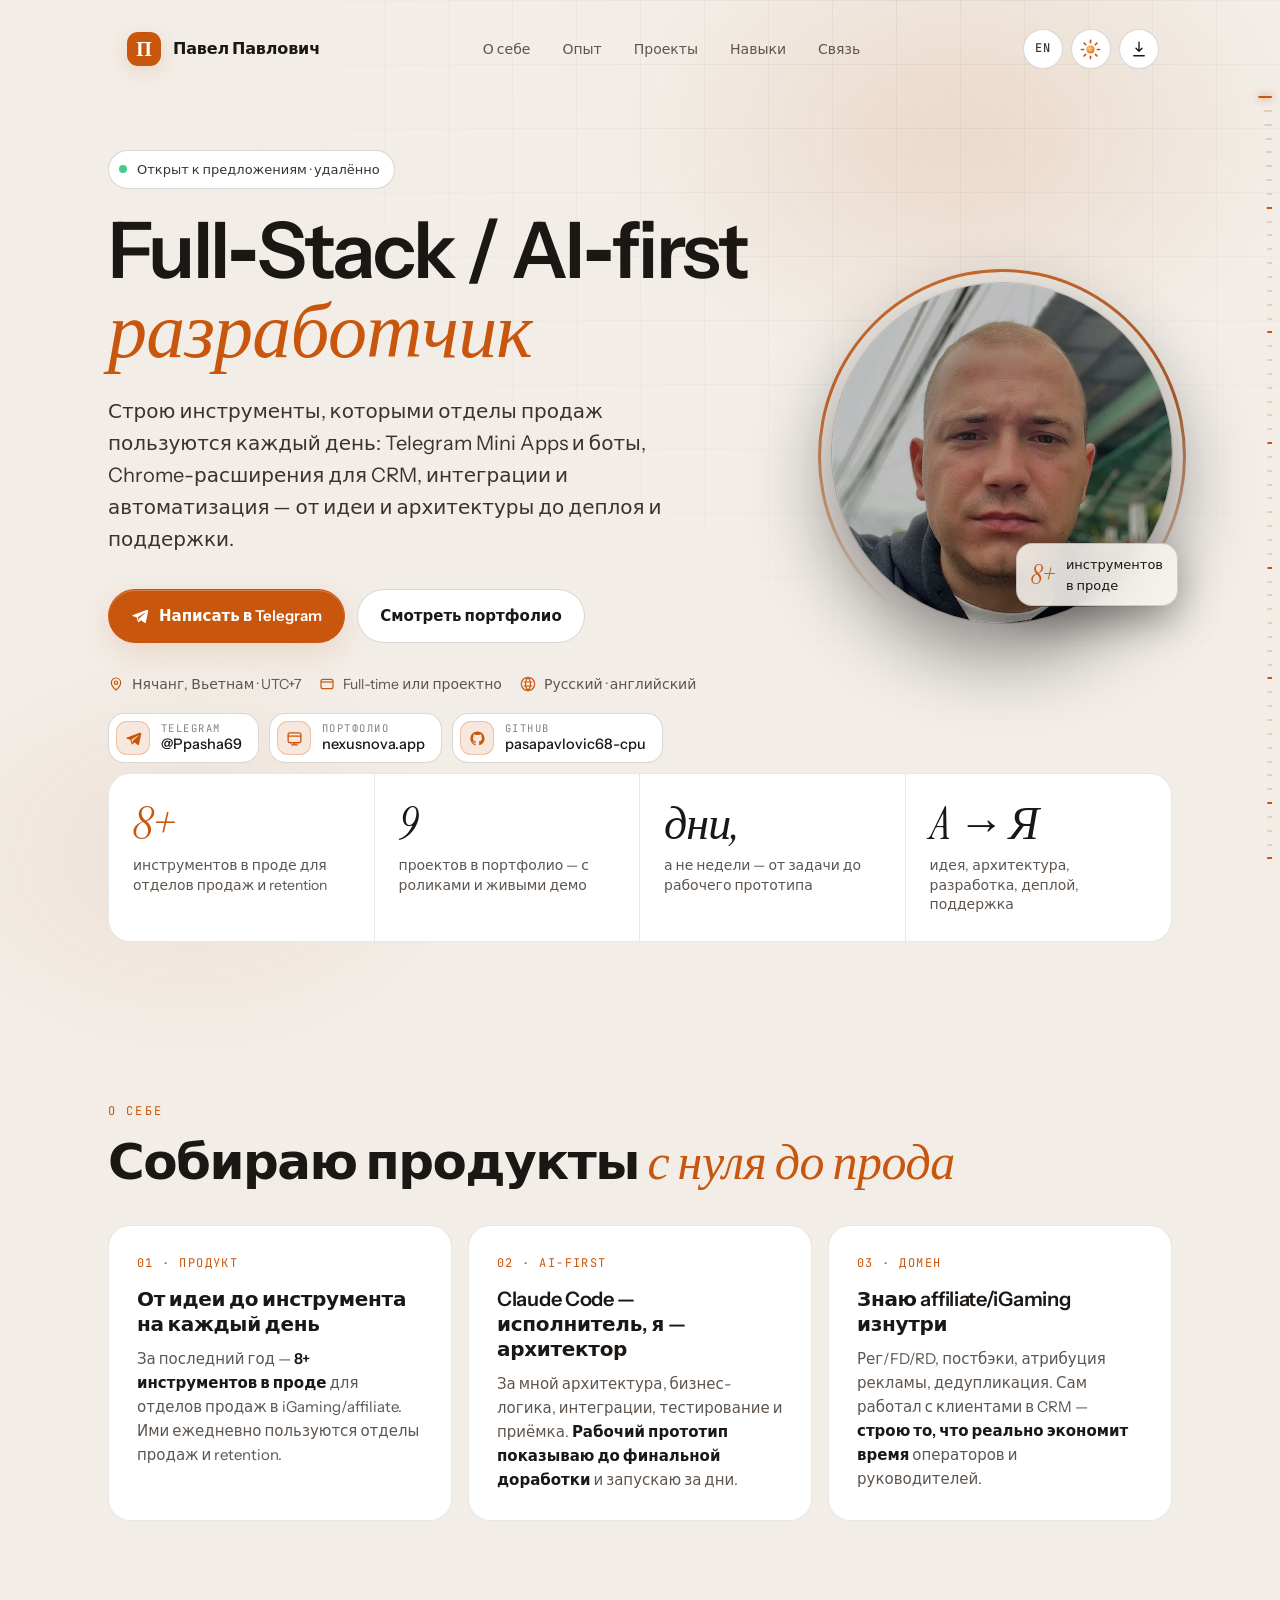
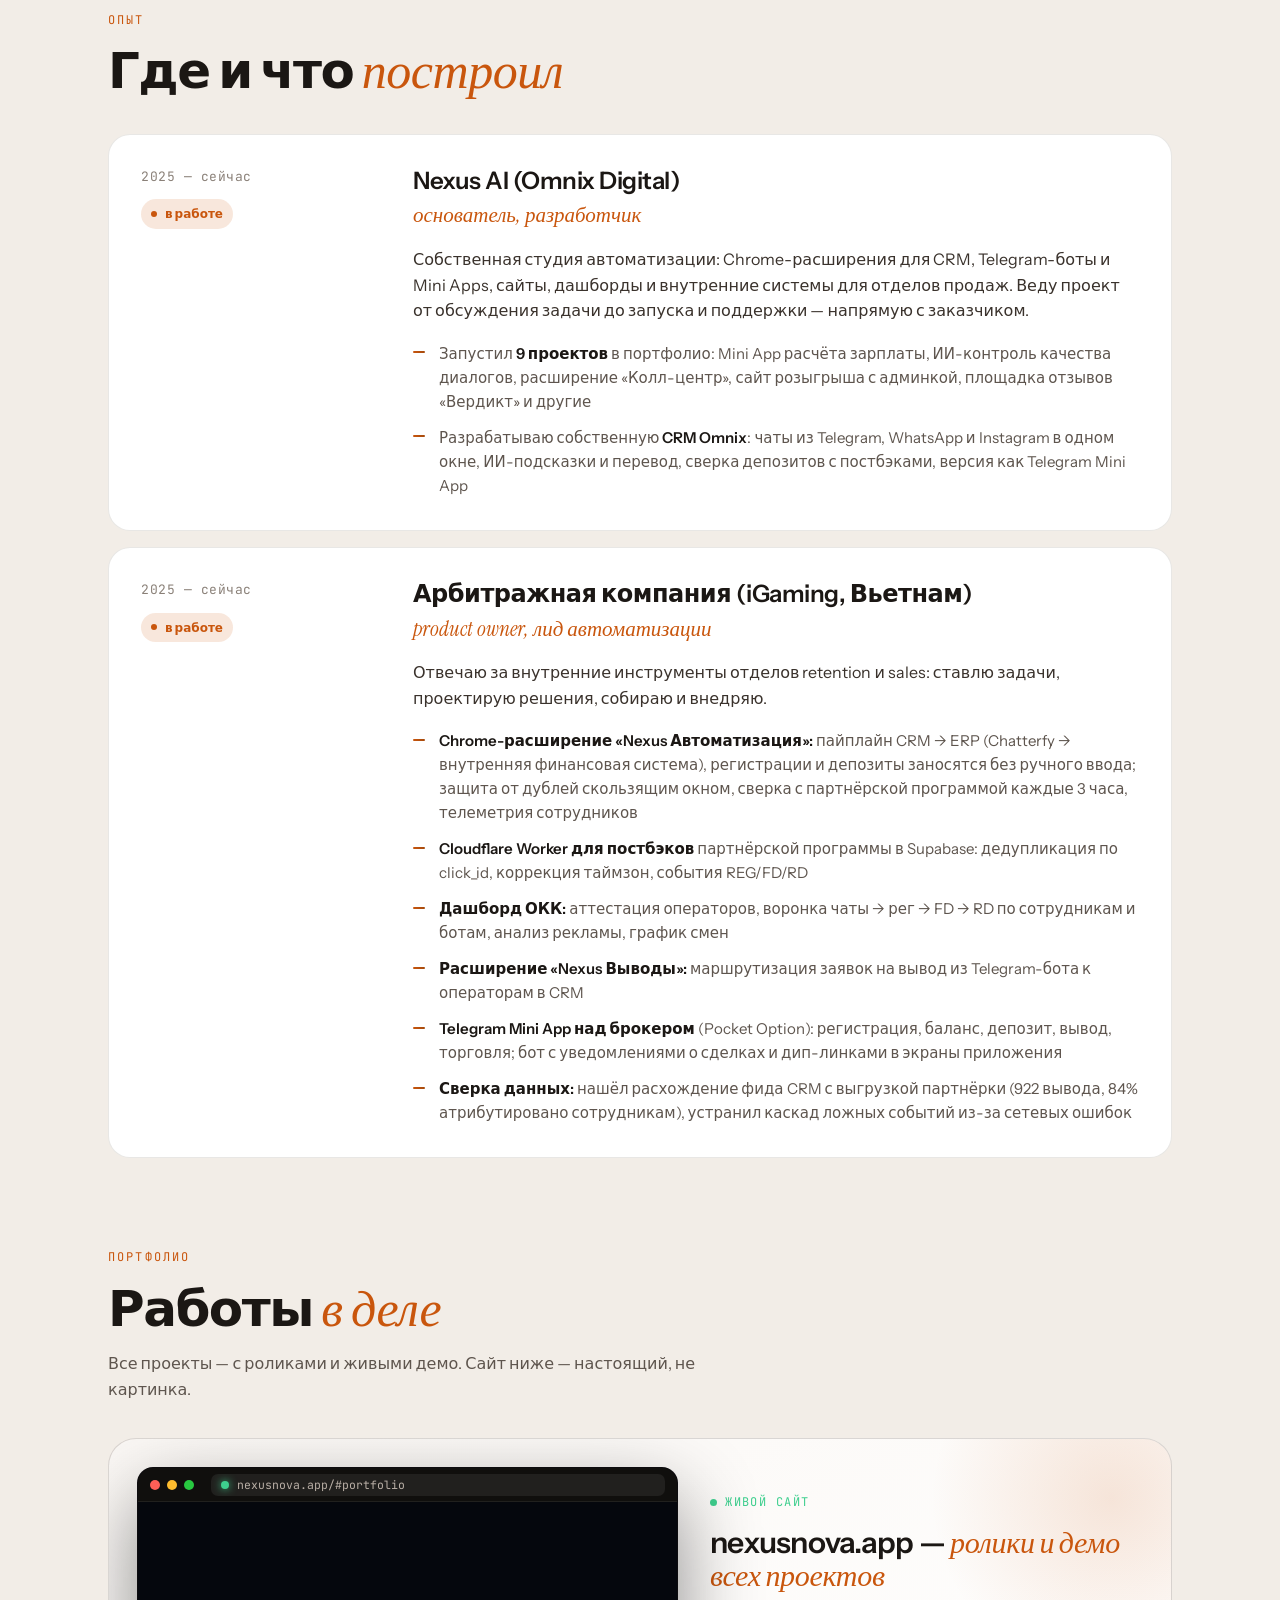
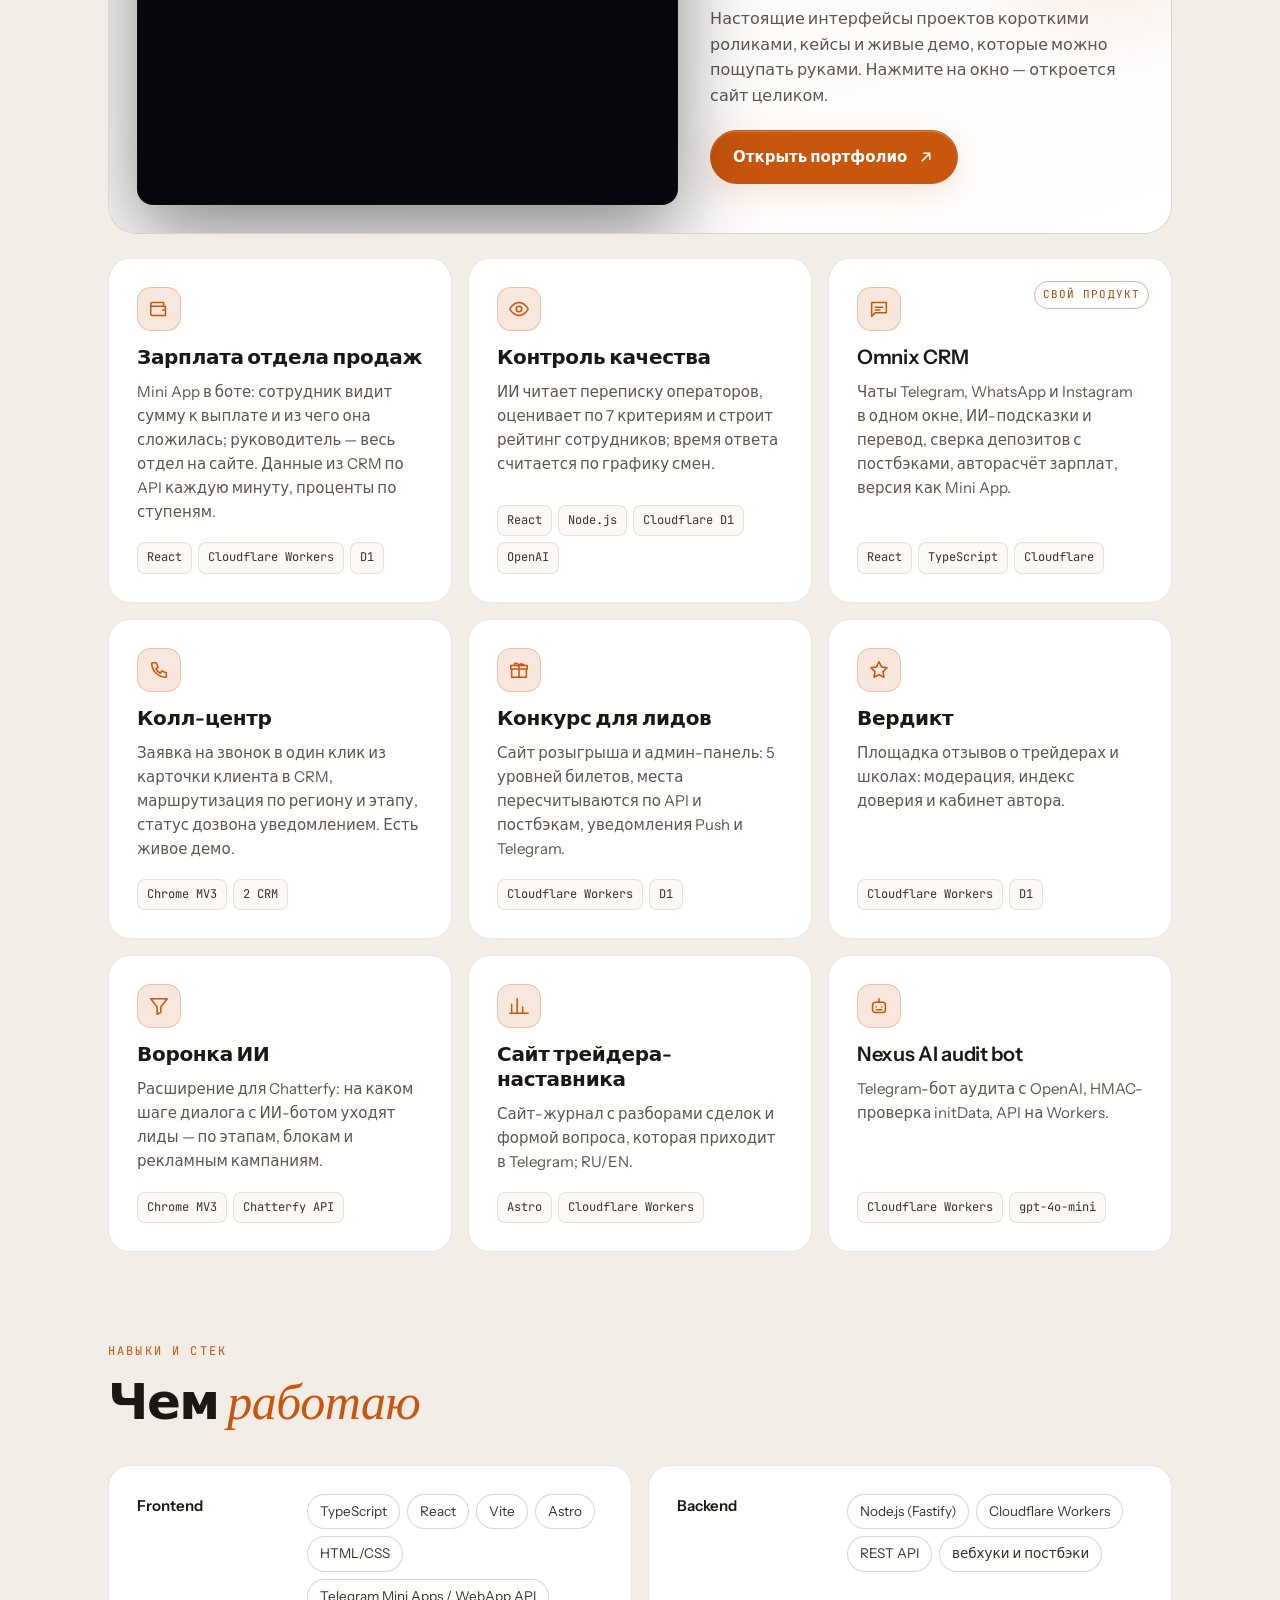
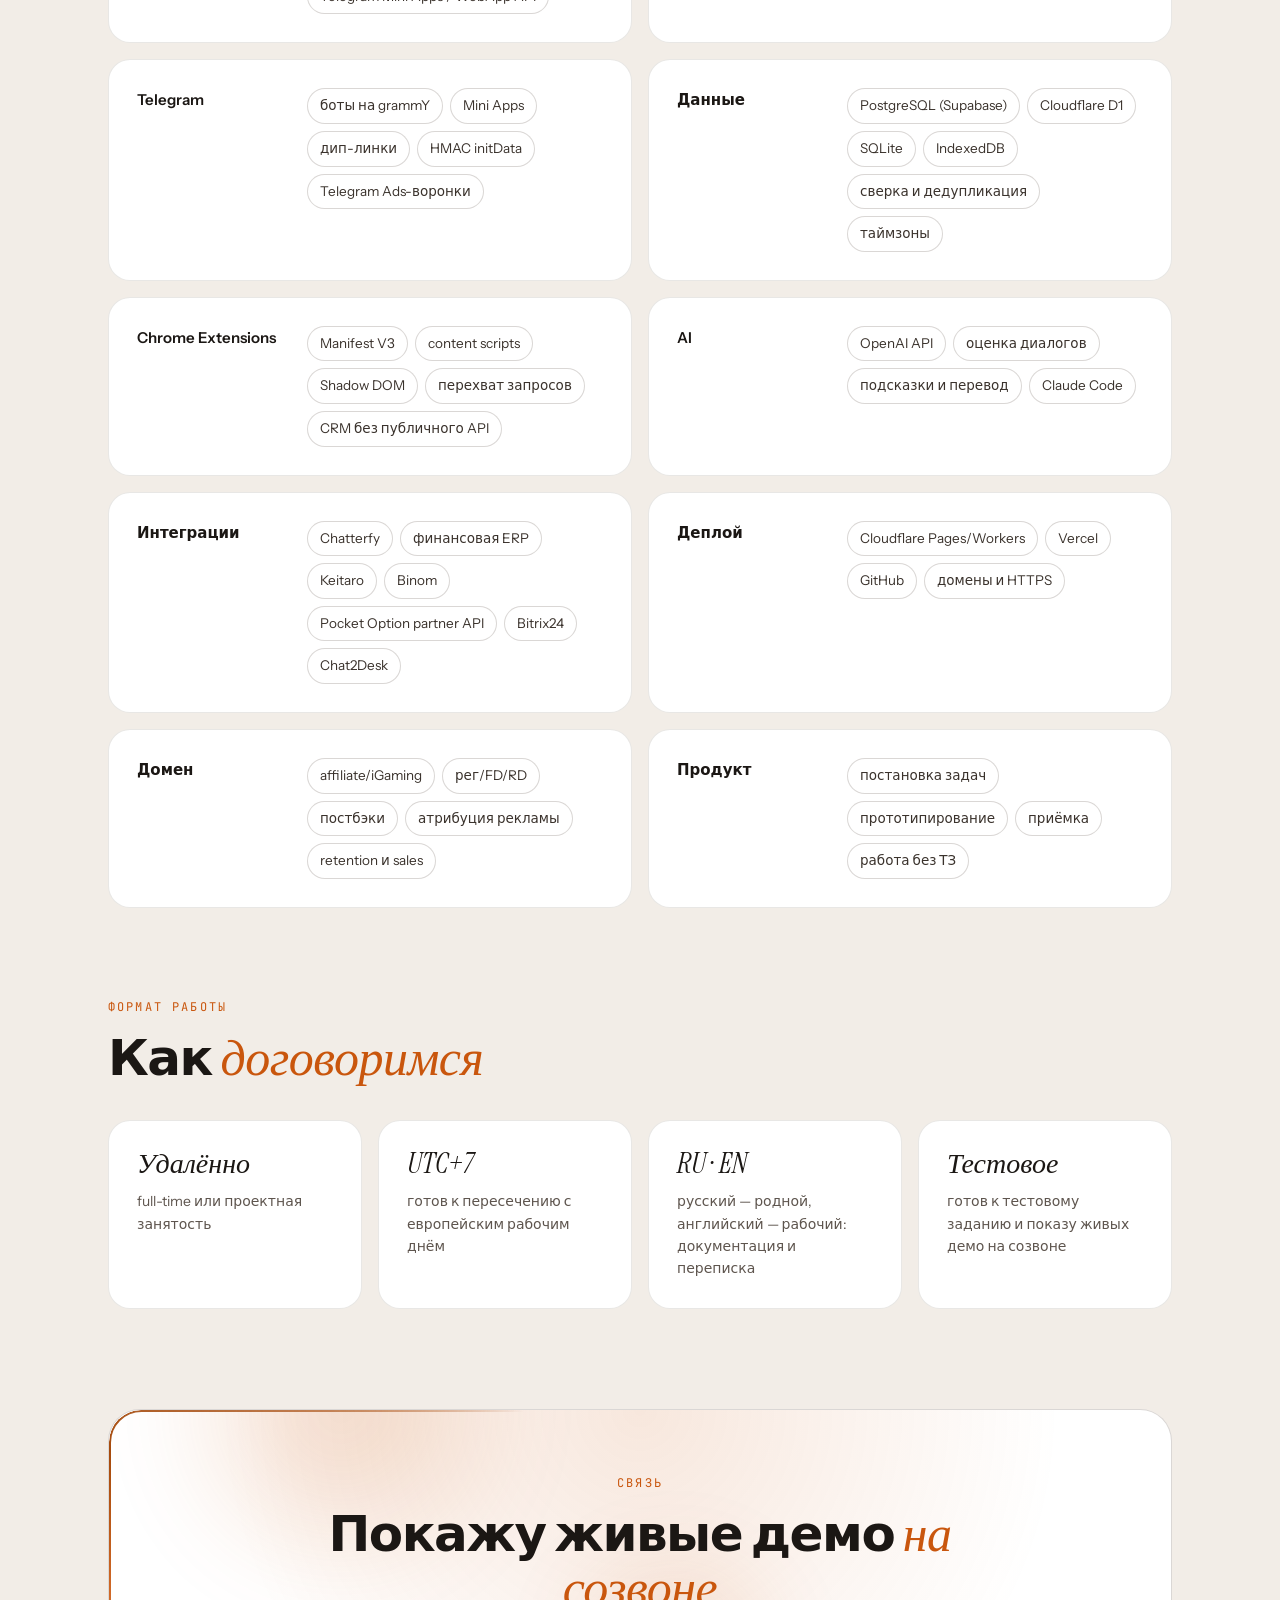
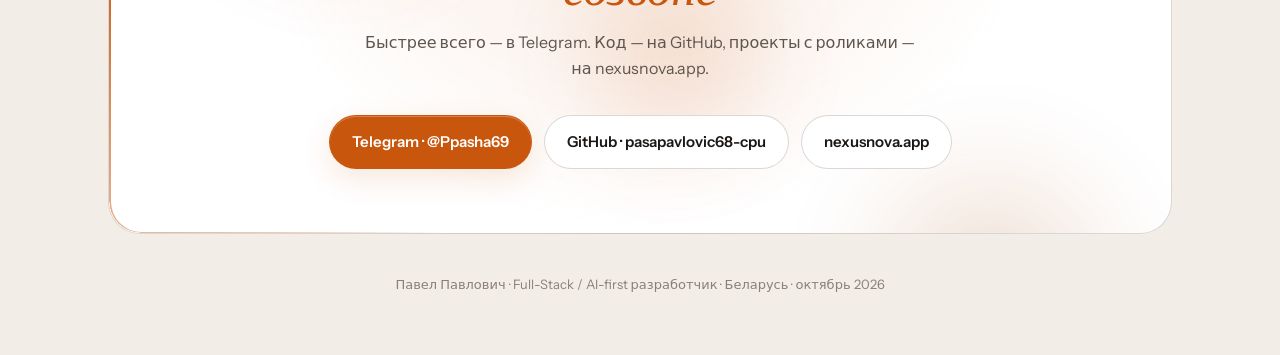
==== commit bd297f49: "cv: печать/PDF снова тёмным текстом на белом при любой выбранной теме (RU и EN)" ====
--- a/cv/index.html
+++ b/cv/index.html
@@ -378,7 +378,7 @@
 /* печать / PDF: без анимаций, живое окно заменяется снимком */
 @media print{
   @page{size:A4;margin:12mm}
-  :root{--bg:#fff;--bg2:#fff;--tx:#1B1714;--tx1:#2c2520;--tx2:#4c443e;--tx3:#7a716a;--ln:#e6ddd4;--ln2:#d8ccc1;--card:#fff;--card2:#faf6f2;--or:#C9560D;--or2:#C9560D;--gold:#A54A0C;--glow:transparent}
+  :root,:root[data-theme="dark"],:root[data-theme="light"]{--bg:#fff;--bg2:#fff;--tx:#1B1714;--tx1:#2c2520;--tx2:#4c443e;--tx3:#7a716a;--ln:#e6ddd4;--ln2:#d8ccc1;--card:#fff;--card2:#faf6f2;--or:#C9560D;--or2:#C9560D;--gold:#A54A0C;--glow:transparent}
   body{font-size:11.5pt}
   .aura,.grid,.top,.tools,.eq-scroll,.contacts,.theme-wave,.to-top,.final-fx,.cta .btn:not(.pri),.photo .ring,.browser .open,.browser iframe{display:none!important}
   .rv{opacity:1!important;transform:none!important}
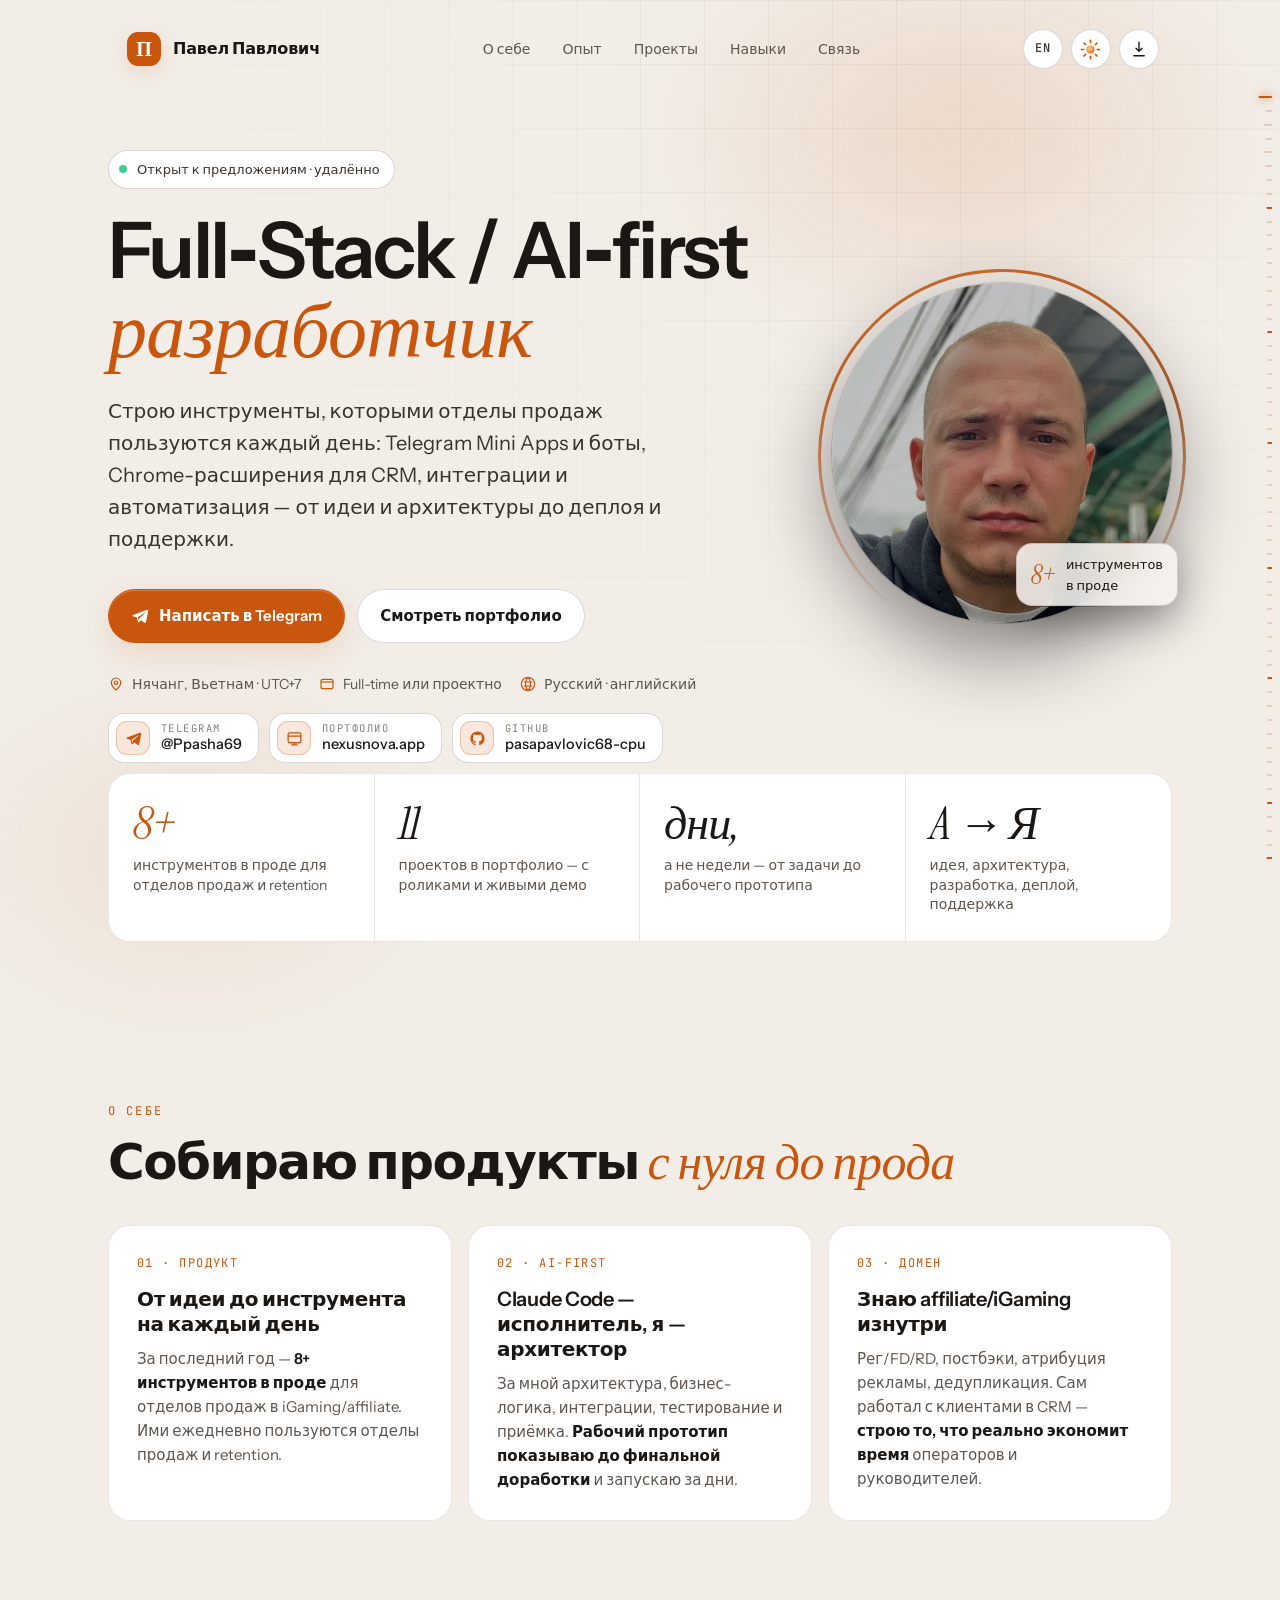
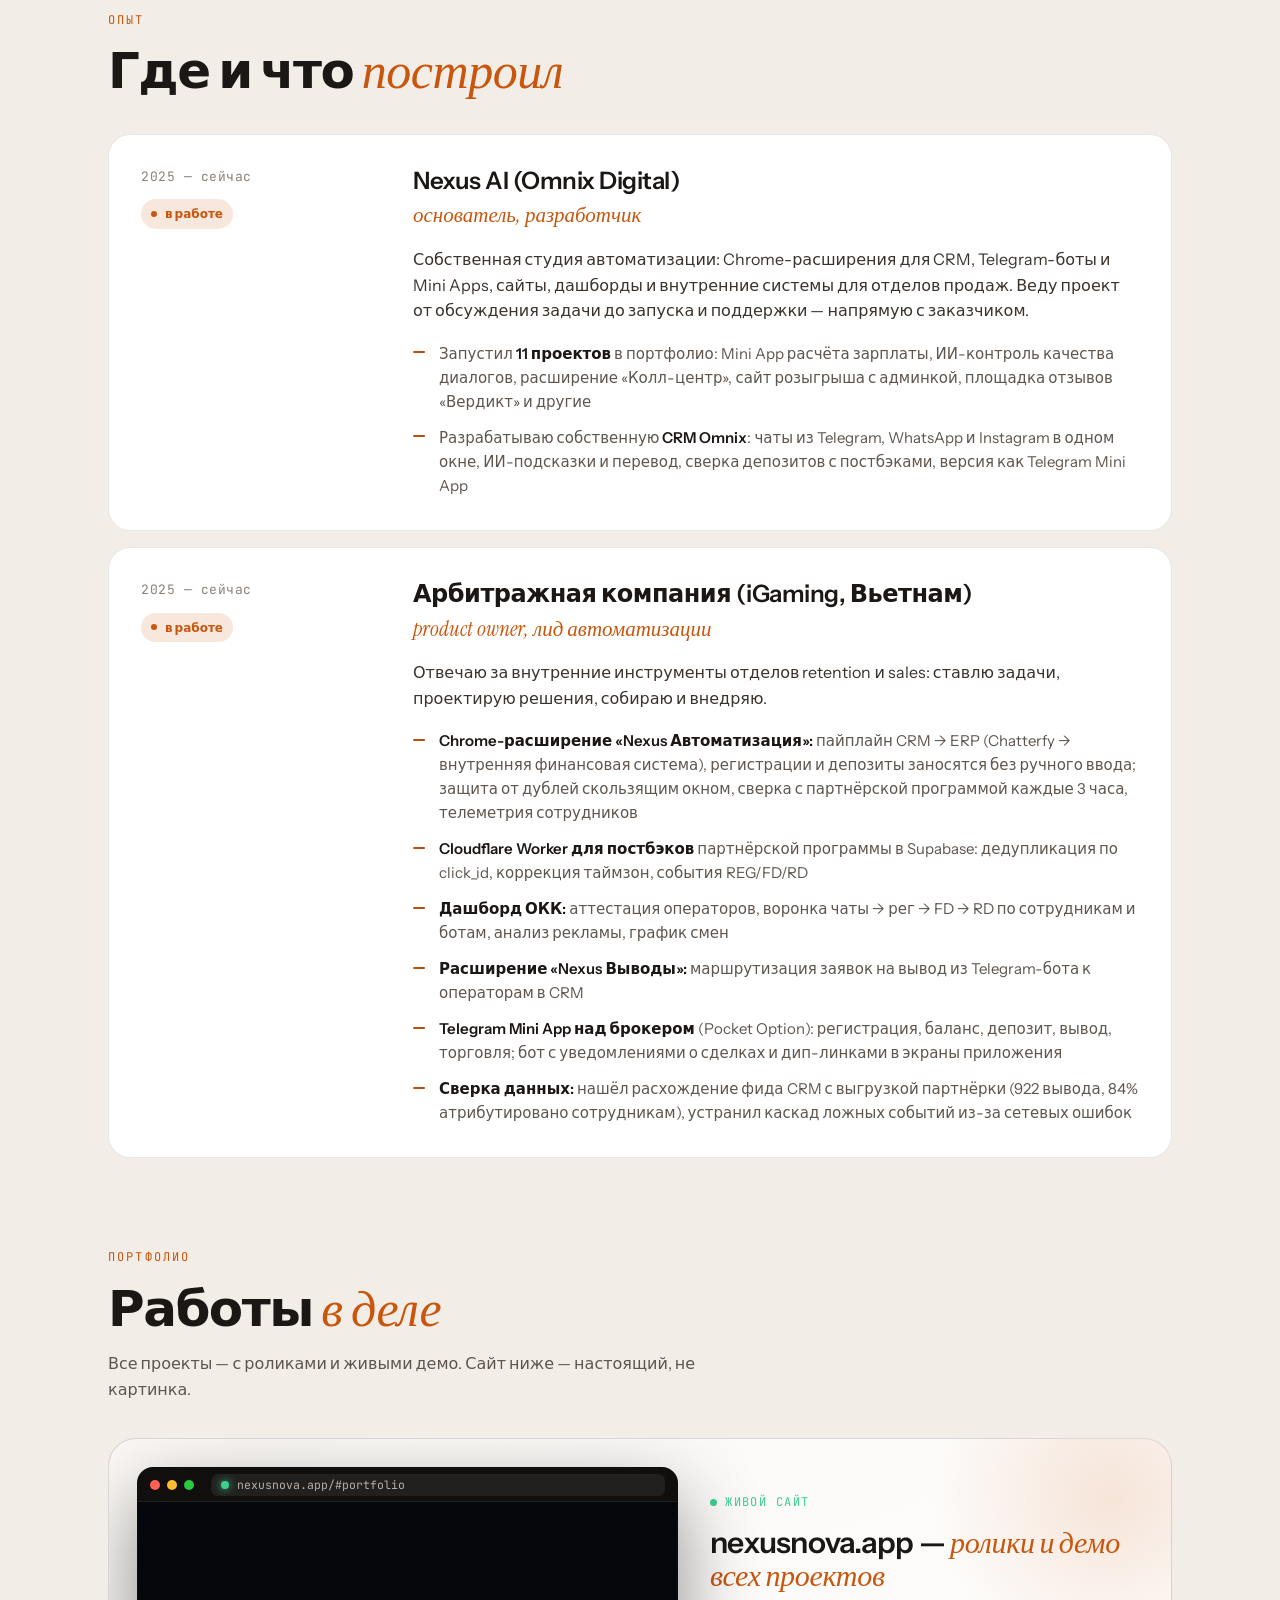
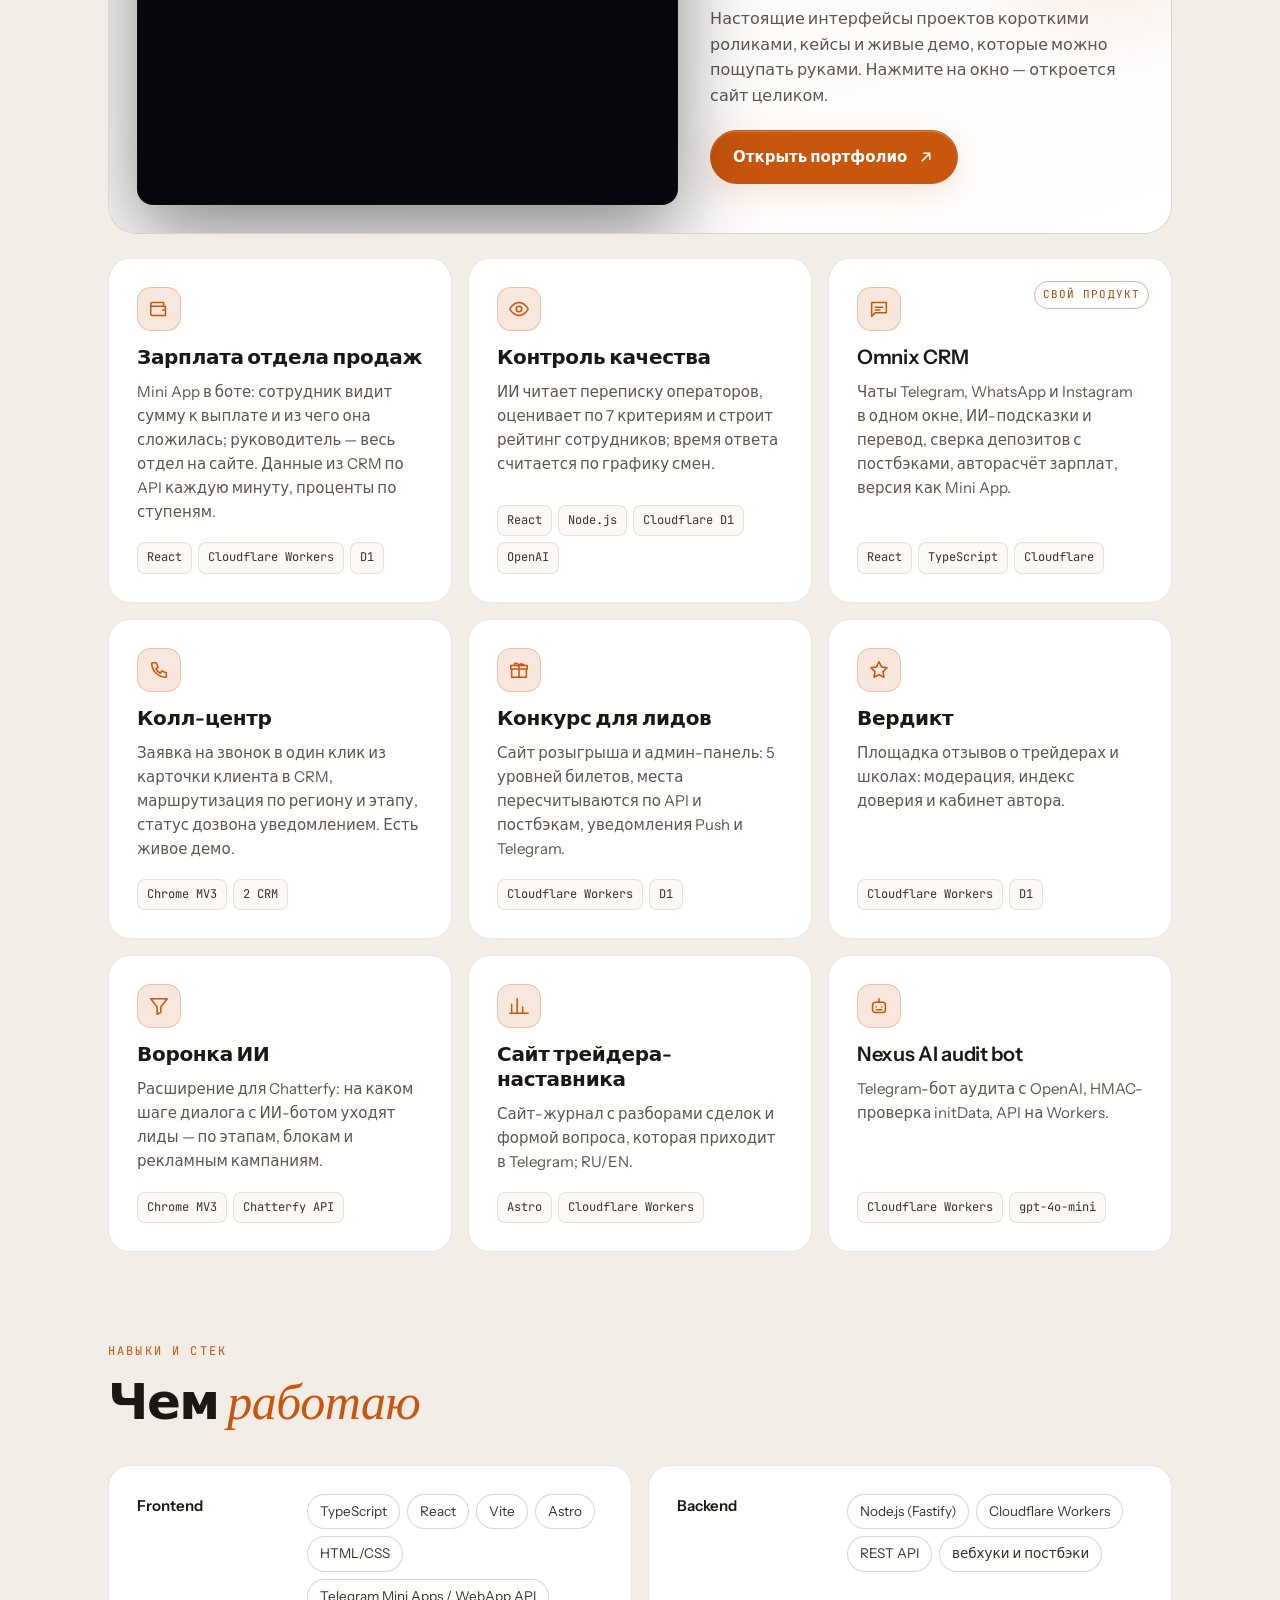
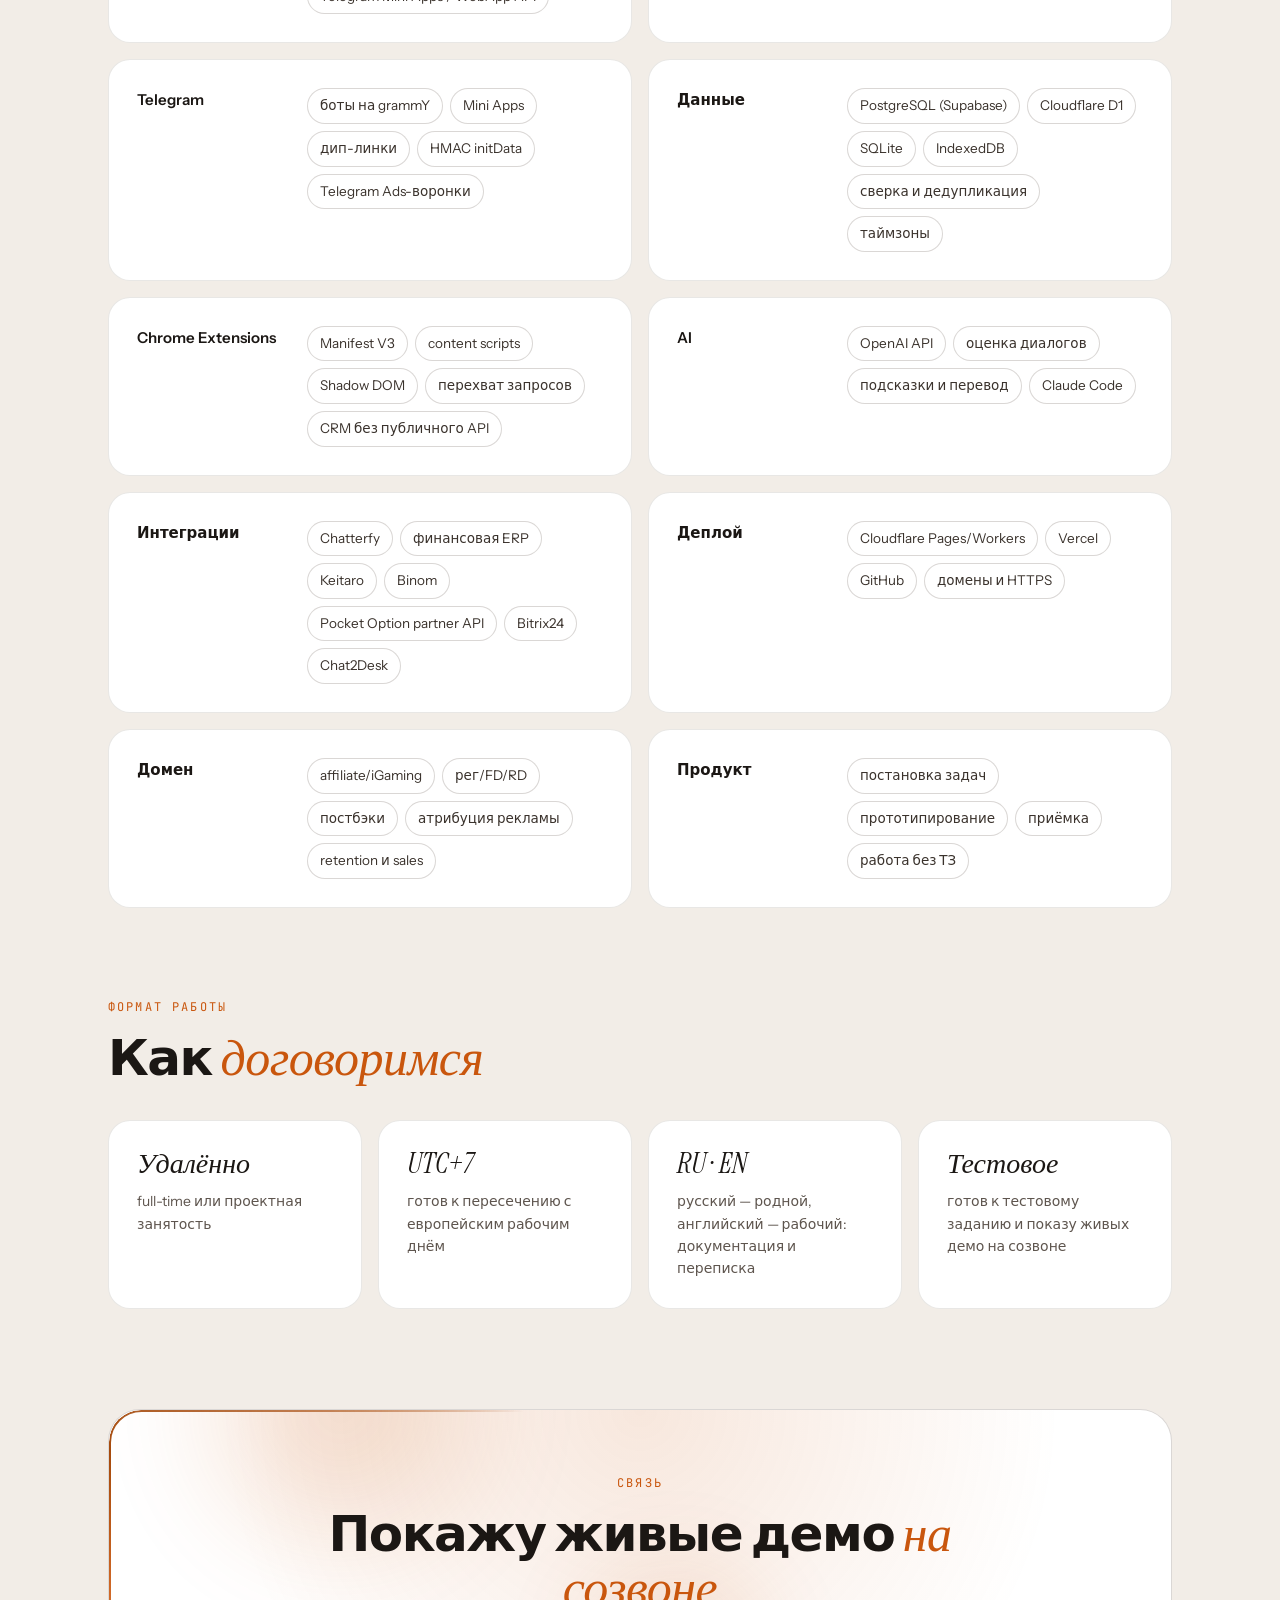
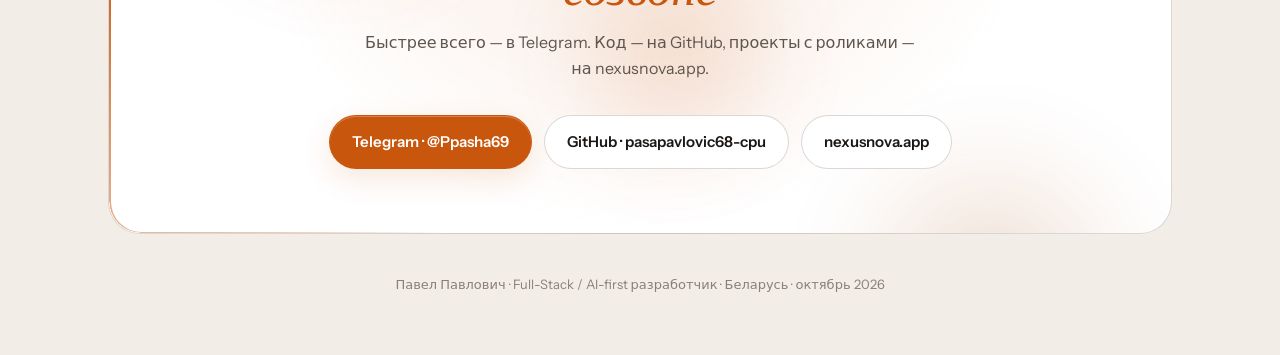
==== commit 343ccc5a: "feat: работы 10 «Сайт юридической фирмы» (концепт, без названия фирмы) и 11 «Учёт доходов NUMMO» (Te" ====
--- a/cv/index.html
+++ b/cv/index.html
@@ -515,7 +515,7 @@
 
       <div class="stats rv">
         <div class="stat"><b><em>8+</em></b><span>инструментов в проде для отделов продаж и retention</span></div>
-        <div class="stat"><b>9</b><span>проектов в портфолио — с роликами и живыми демо</span></div>
+        <div class="stat"><b>11</b><span>проектов в портфолио — с роликами и живыми демо</span></div>
         <div class="stat"><b>дни,</b><span>а не недели — от задачи до рабочего прототипа</span></div>
         <div class="stat"><b>A → Я</b><span>идея, архитектура, разработка, деплой, поддержка</span></div>
       </div>
@@ -557,7 +557,7 @@
             <div class="role">основатель, разработчик</div>
             <p>Собственная студия автоматизации: Chrome-расширения для CRM, Telegram-боты и Mini Apps, сайты, дашборды и внутренние системы для отделов продаж. Веду проект от обсуждения задачи до запуска и поддержки — напрямую с заказчиком.</p>
             <ul>
-              <li>Запустил <b>9 проектов</b> в портфолио: Mini App расчёта зарплаты, ИИ-контроль качества диалогов, расширение «Колл-центр», сайт розыгрыша с админкой, площадка отзывов «Вердикт» и другие</li>
+              <li>Запустил <b>11 проектов</b> в портфолио: Mini App расчёта зарплаты, ИИ-контроль качества диалогов, расширение «Колл-центр», сайт розыгрыша с админкой, площадка отзывов «Вердикт» и другие</li>
               <li>Разрабатываю собственную <b>CRM Omnix</b>: чаты из Telegram, WhatsApp и Instagram в одном окне, ИИ-подсказки и перевод, сверка депозитов с постбэками, версия как Telegram Mini App</li>
             </ul>
           </div>
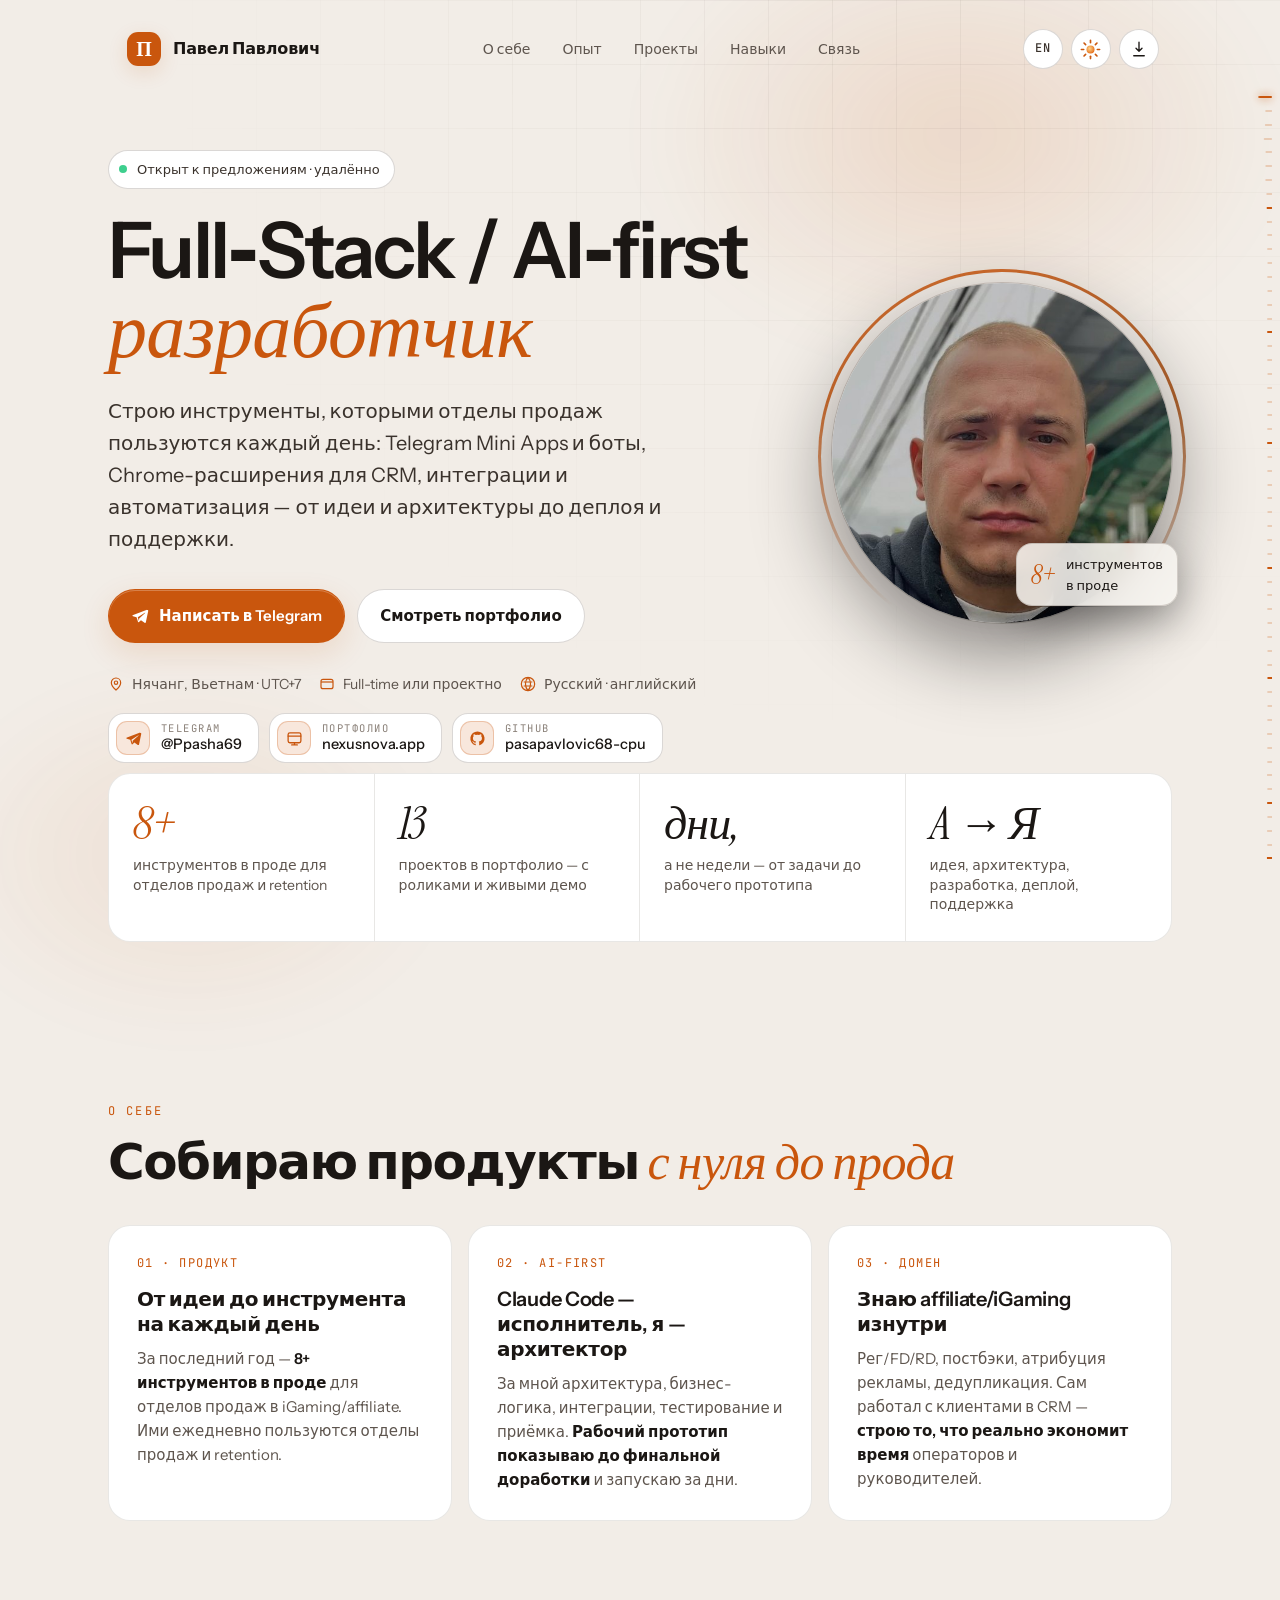
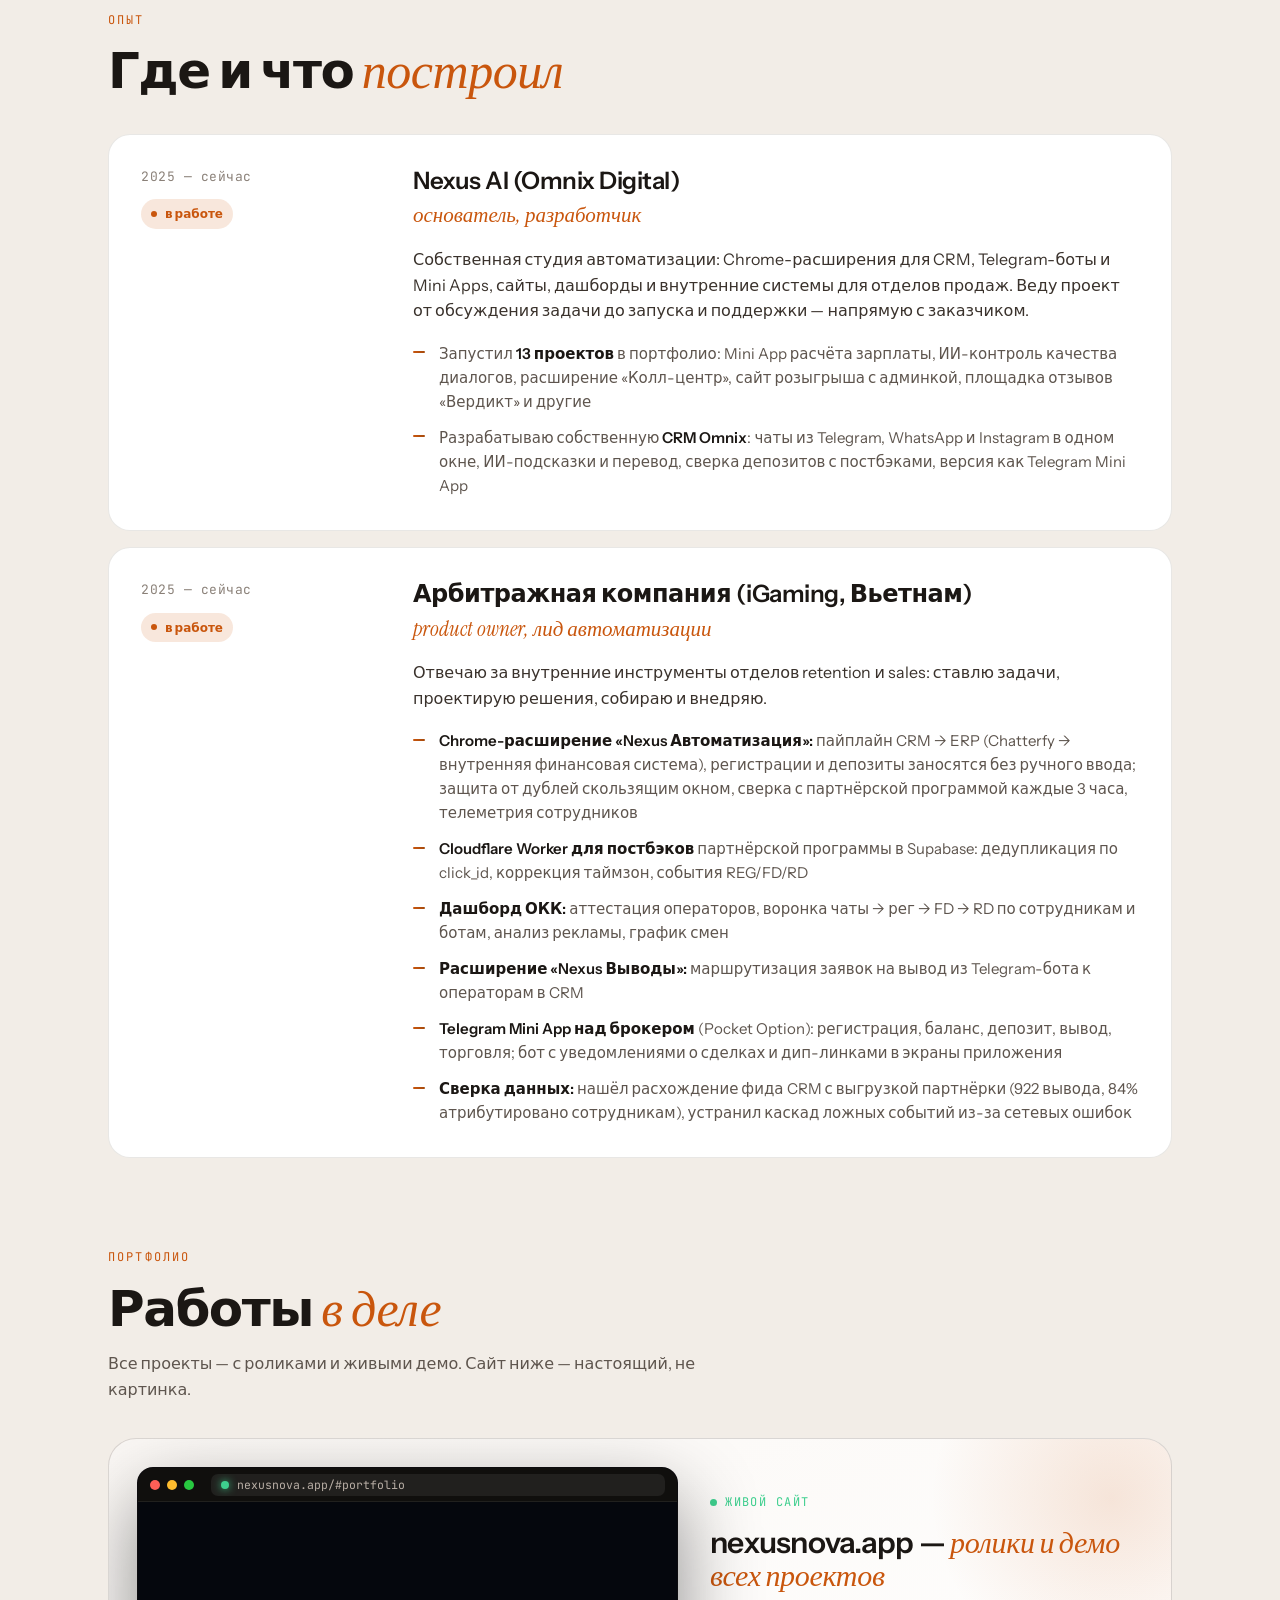
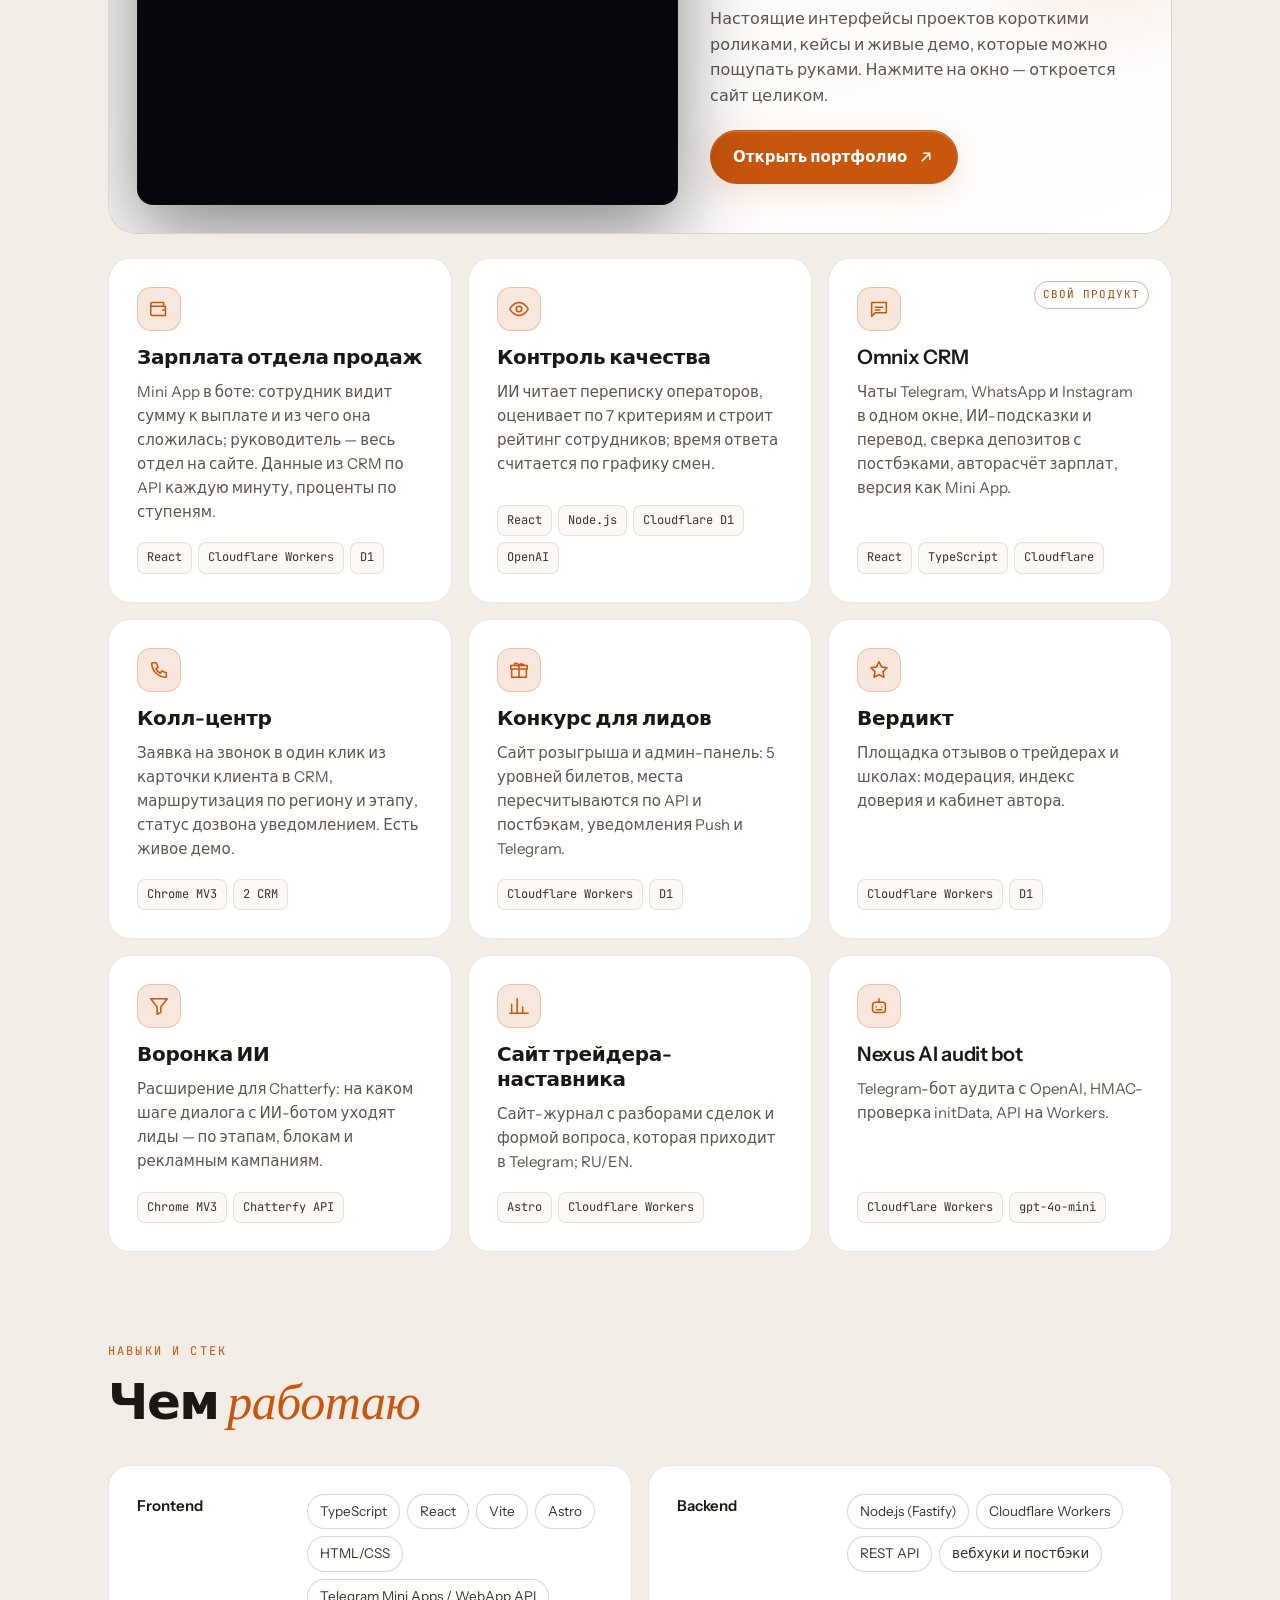
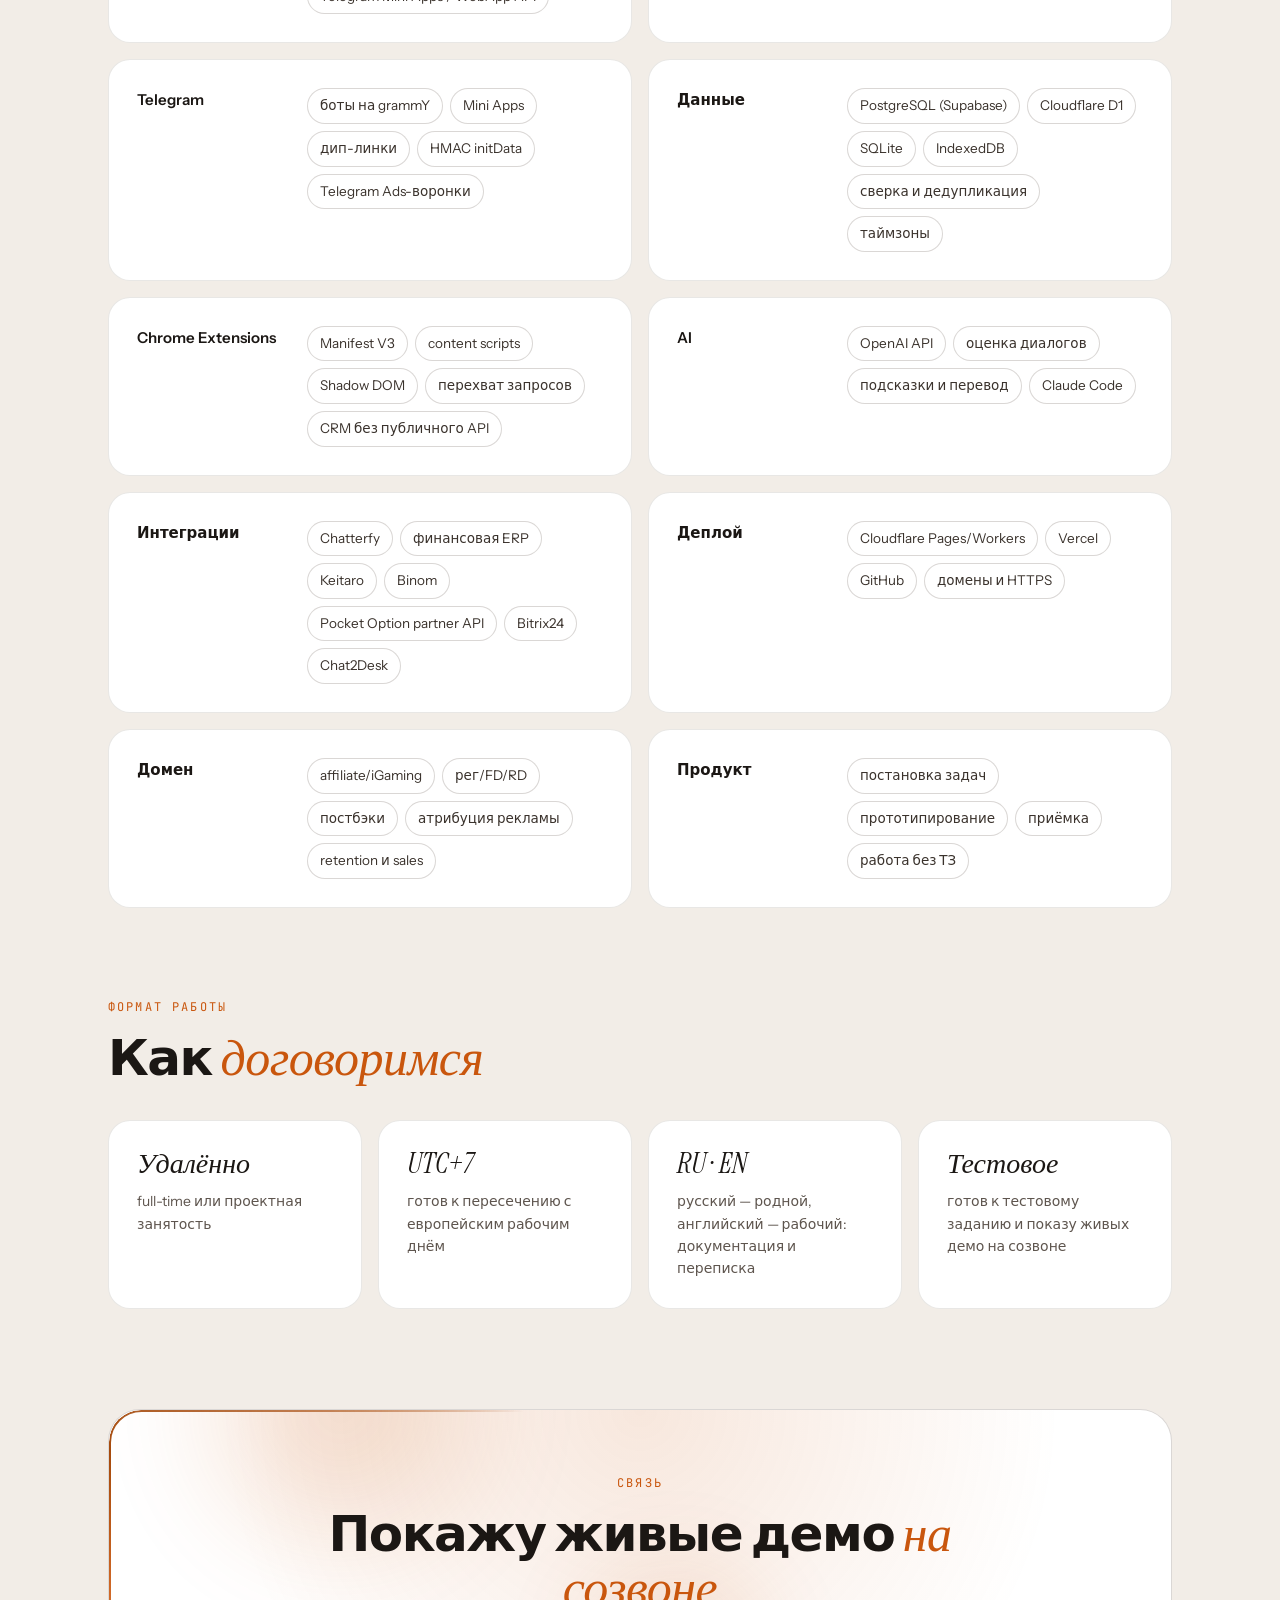
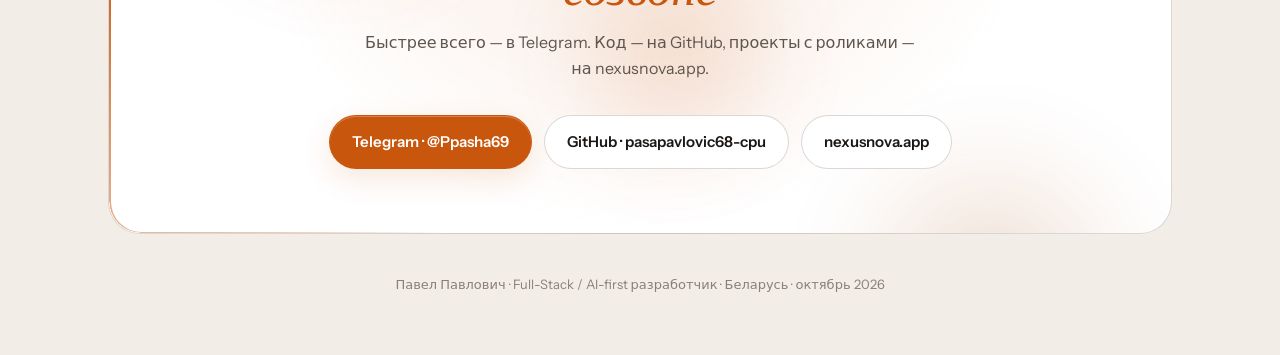
==== commit ca04eab1: "Работы 12–13 (EN 09–10): «Карта системы» и «Базы» — ролики RU/EN, подписи в статистике, в резюме 13 " ====
--- a/cv/index.html
+++ b/cv/index.html
@@ -515,7 +515,7 @@
 
       <div class="stats rv">
         <div class="stat"><b><em>8+</em></b><span>инструментов в проде для отделов продаж и retention</span></div>
-        <div class="stat"><b>11</b><span>проектов в портфолио — с роликами и живыми демо</span></div>
+        <div class="stat"><b>13</b><span>проектов в портфолио — с роликами и живыми демо</span></div>
         <div class="stat"><b>дни,</b><span>а не недели — от задачи до рабочего прототипа</span></div>
         <div class="stat"><b>A → Я</b><span>идея, архитектура, разработка, деплой, поддержка</span></div>
       </div>
@@ -557,7 +557,7 @@
             <div class="role">основатель, разработчик</div>
             <p>Собственная студия автоматизации: Chrome-расширения для CRM, Telegram-боты и Mini Apps, сайты, дашборды и внутренние системы для отделов продаж. Веду проект от обсуждения задачи до запуска и поддержки — напрямую с заказчиком.</p>
             <ul>
-              <li>Запустил <b>11 проектов</b> в портфолио: Mini App расчёта зарплаты, ИИ-контроль качества диалогов, расширение «Колл-центр», сайт розыгрыша с админкой, площадка отзывов «Вердикт» и другие</li>
+              <li>Запустил <b>13 проектов</b> в портфолио: Mini App расчёта зарплаты, ИИ-контроль качества диалогов, расширение «Колл-центр», сайт розыгрыша с админкой, площадка отзывов «Вердикт» и другие</li>
               <li>Разрабатываю собственную <b>CRM Omnix</b>: чаты из Telegram, WhatsApp и Instagram в одном окне, ИИ-подсказки и перевод, сверка депозитов с постбэками, версия как Telegram Mini App</li>
             </ul>
           </div>
